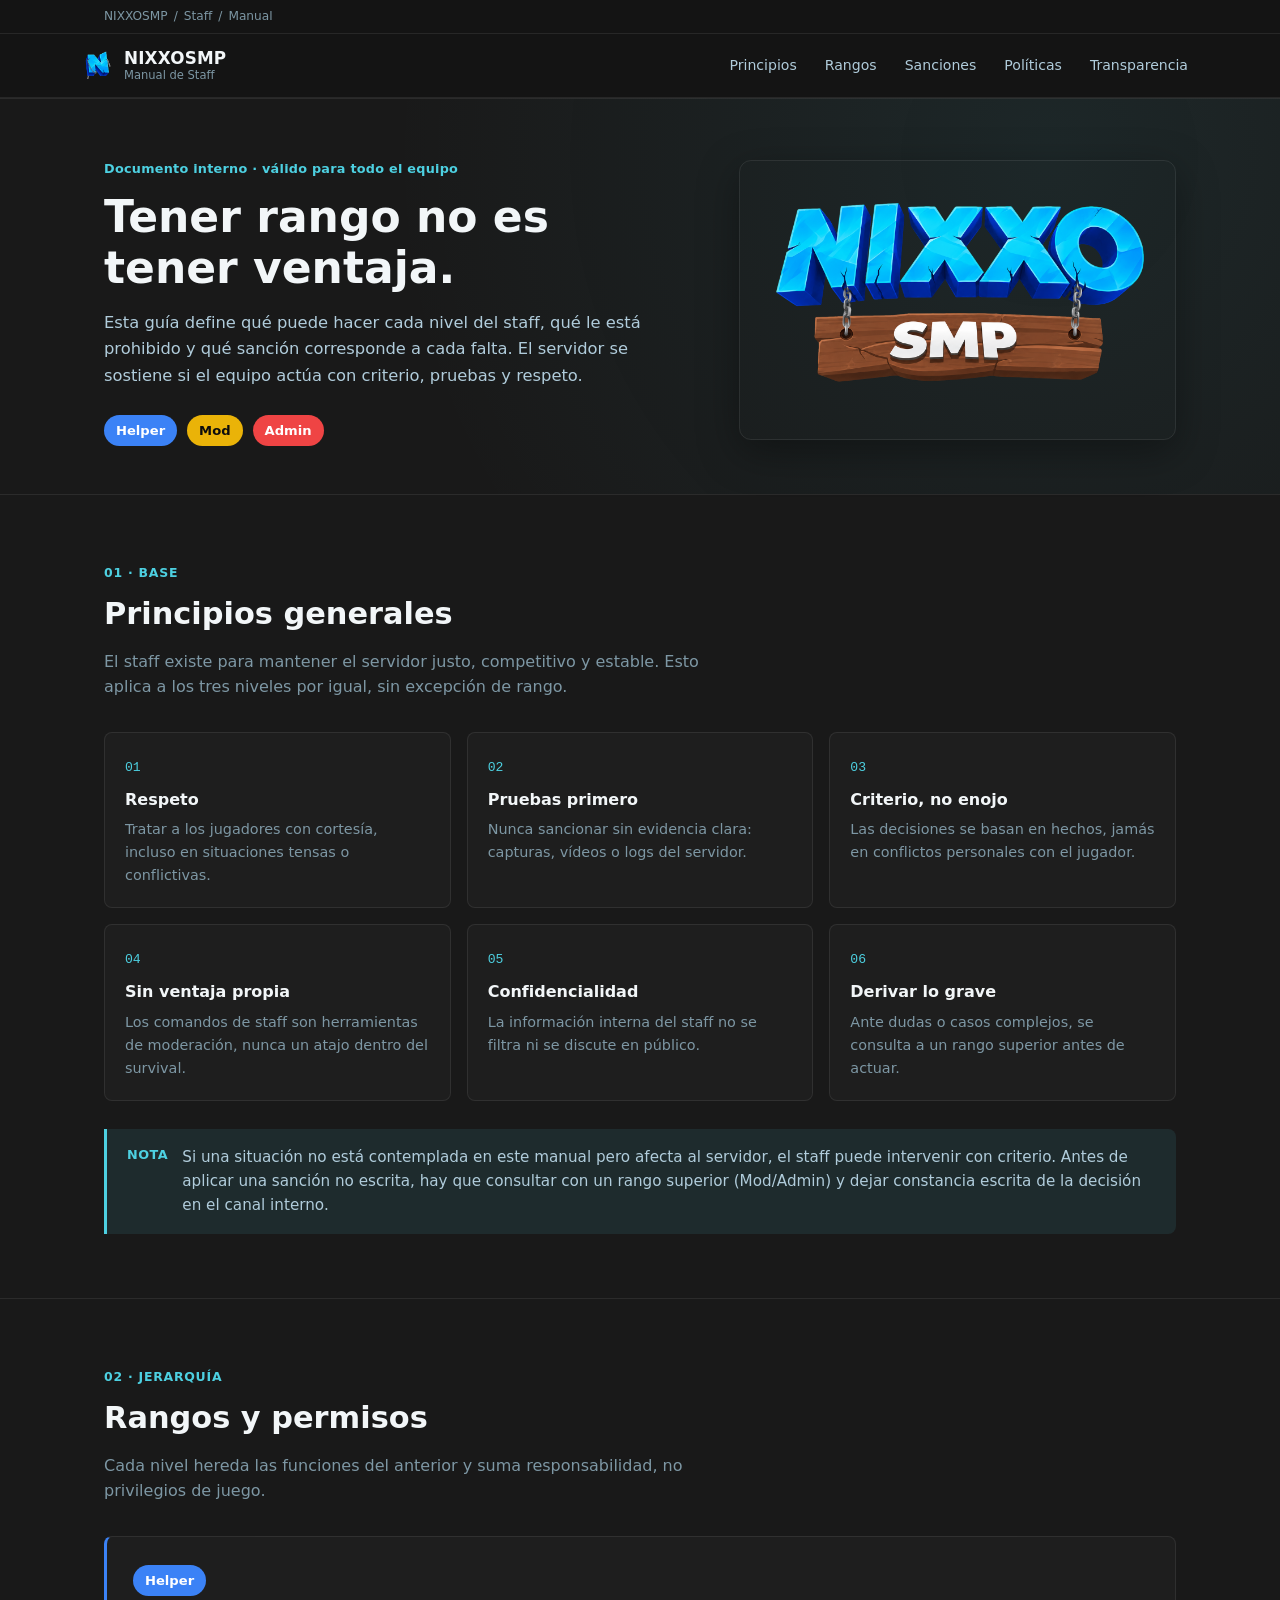
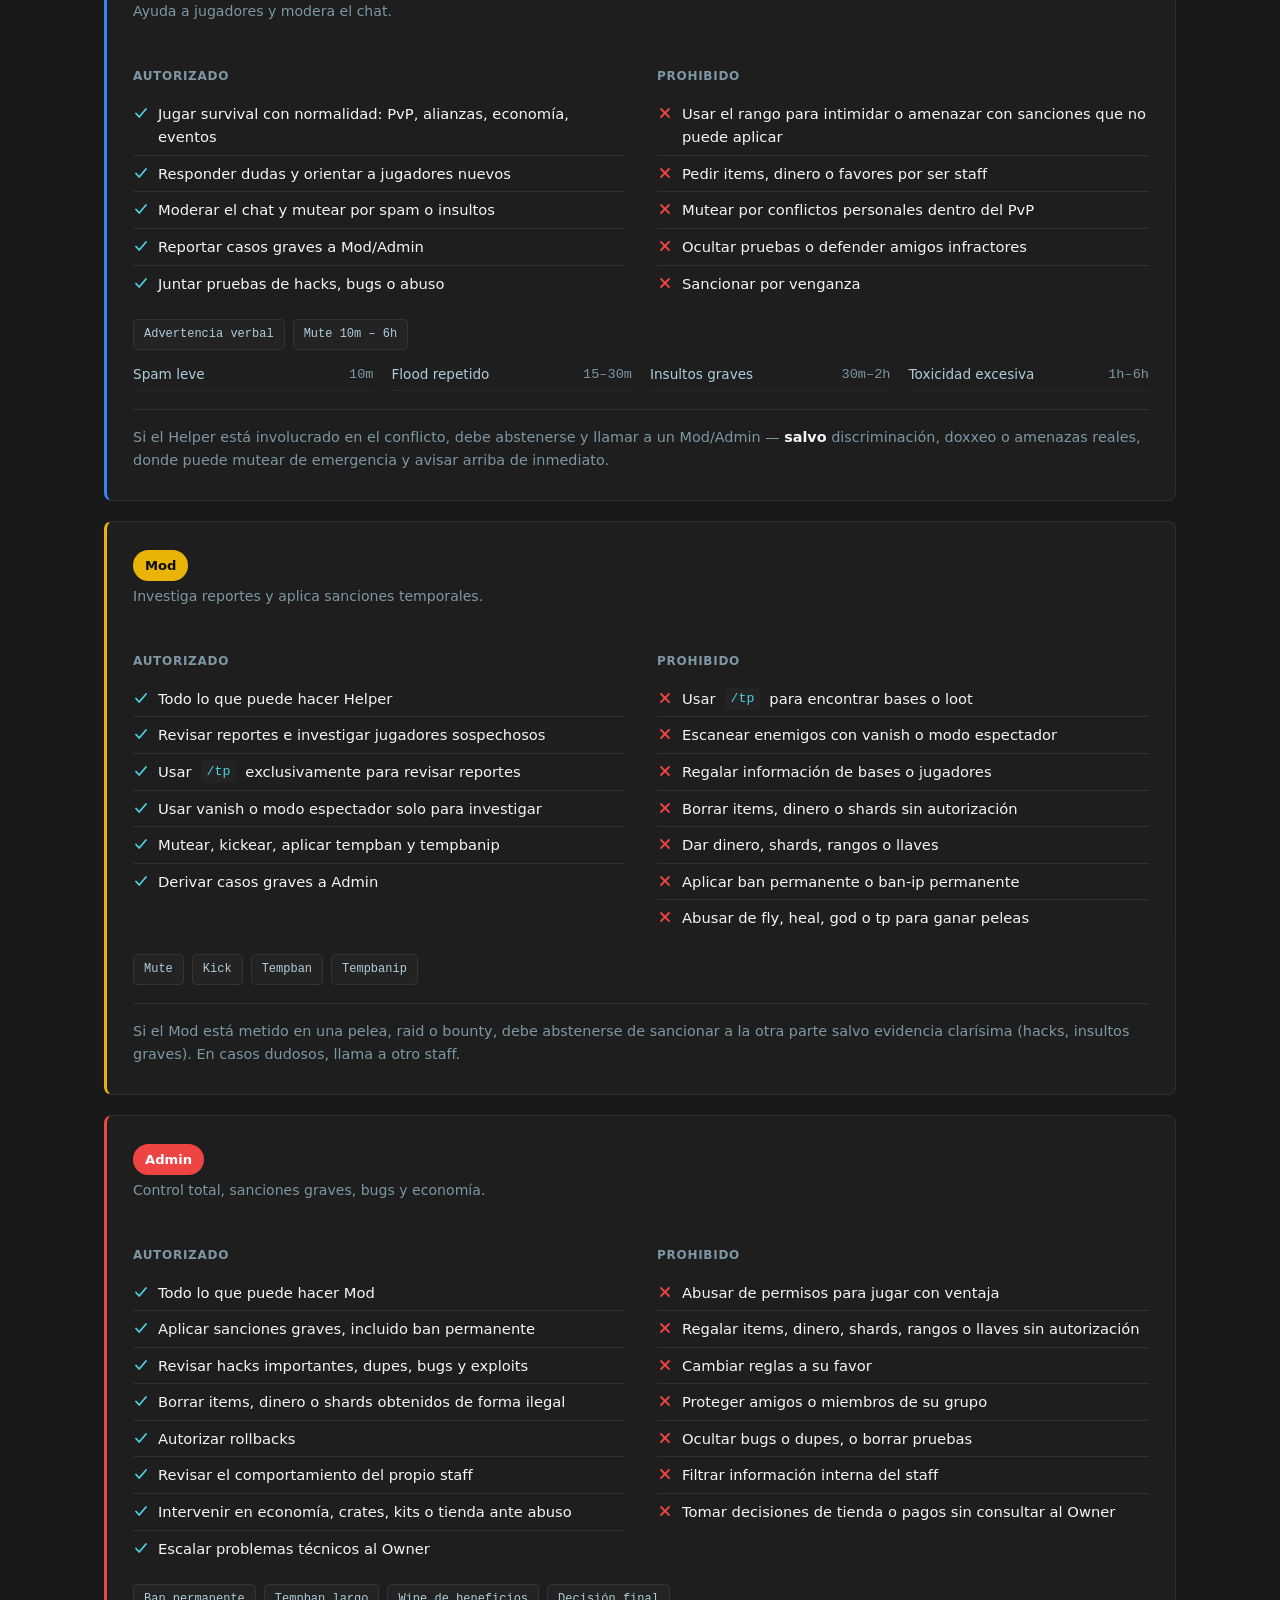
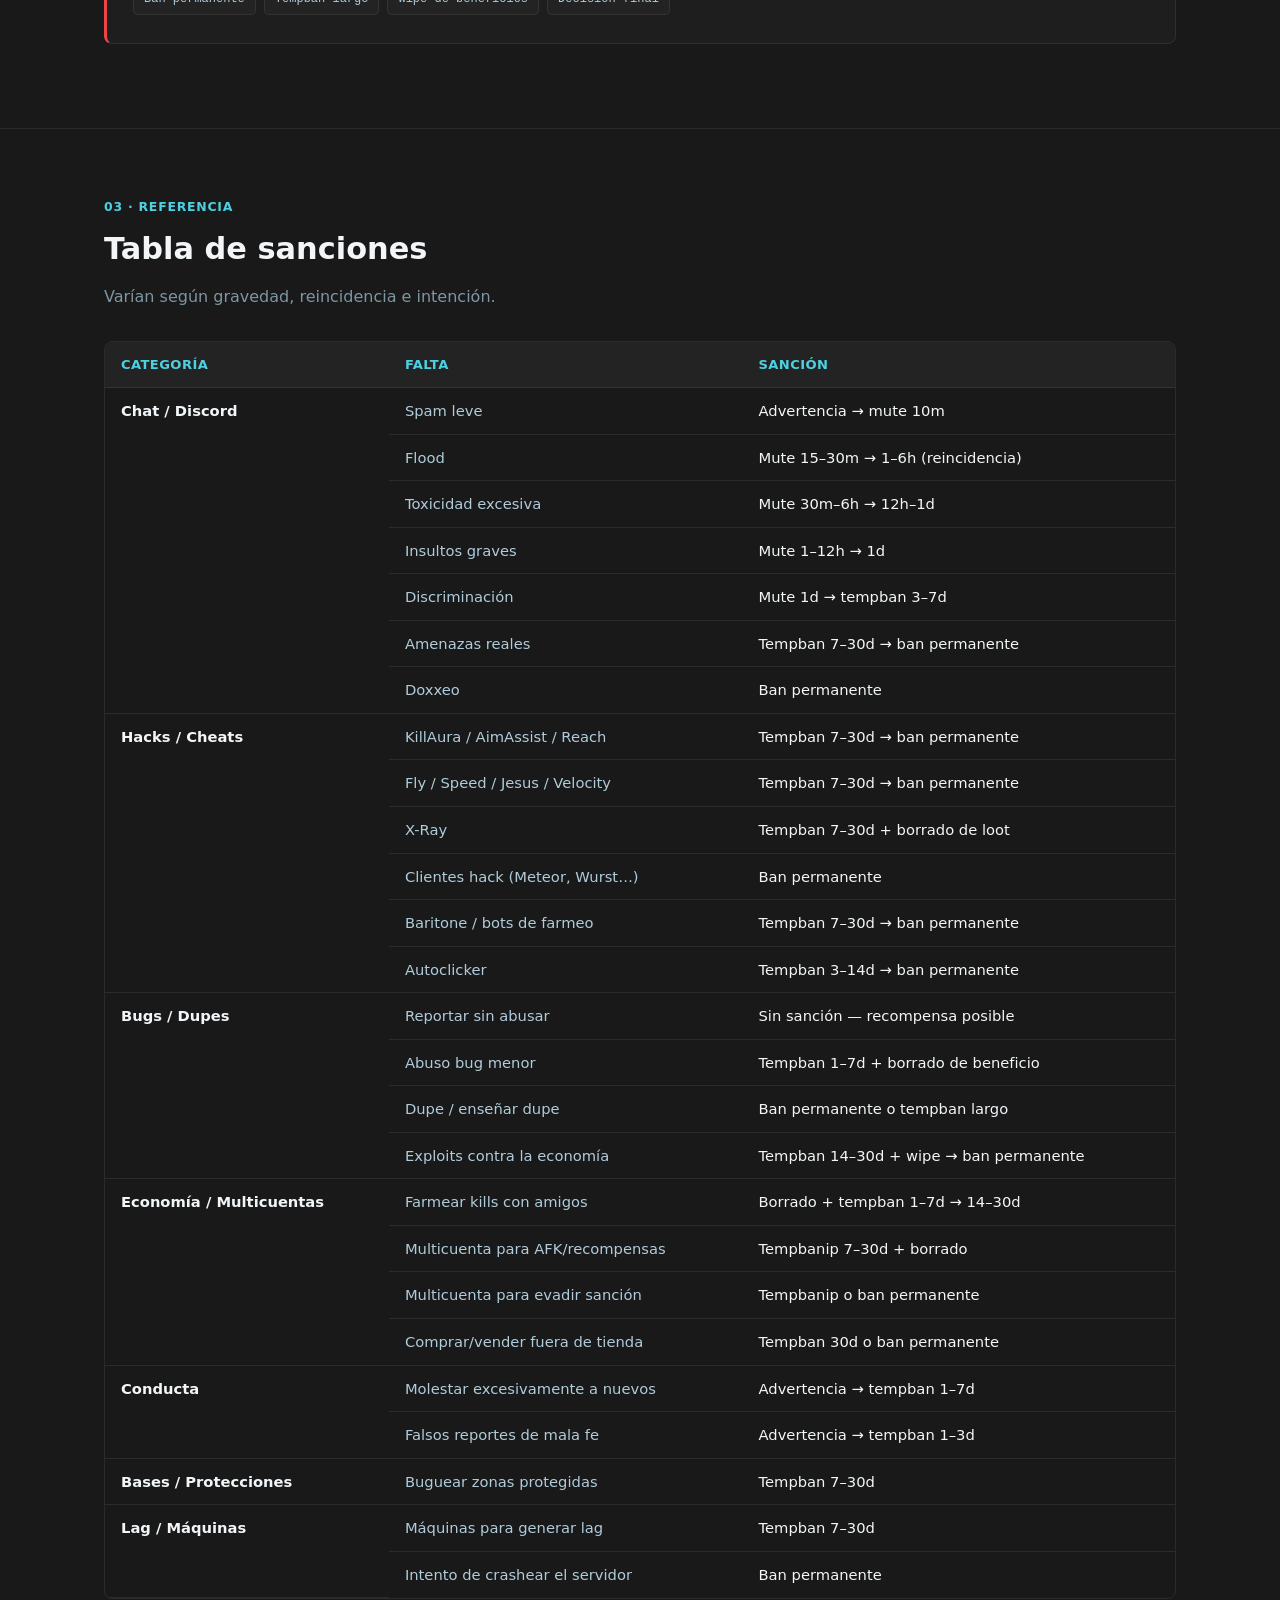
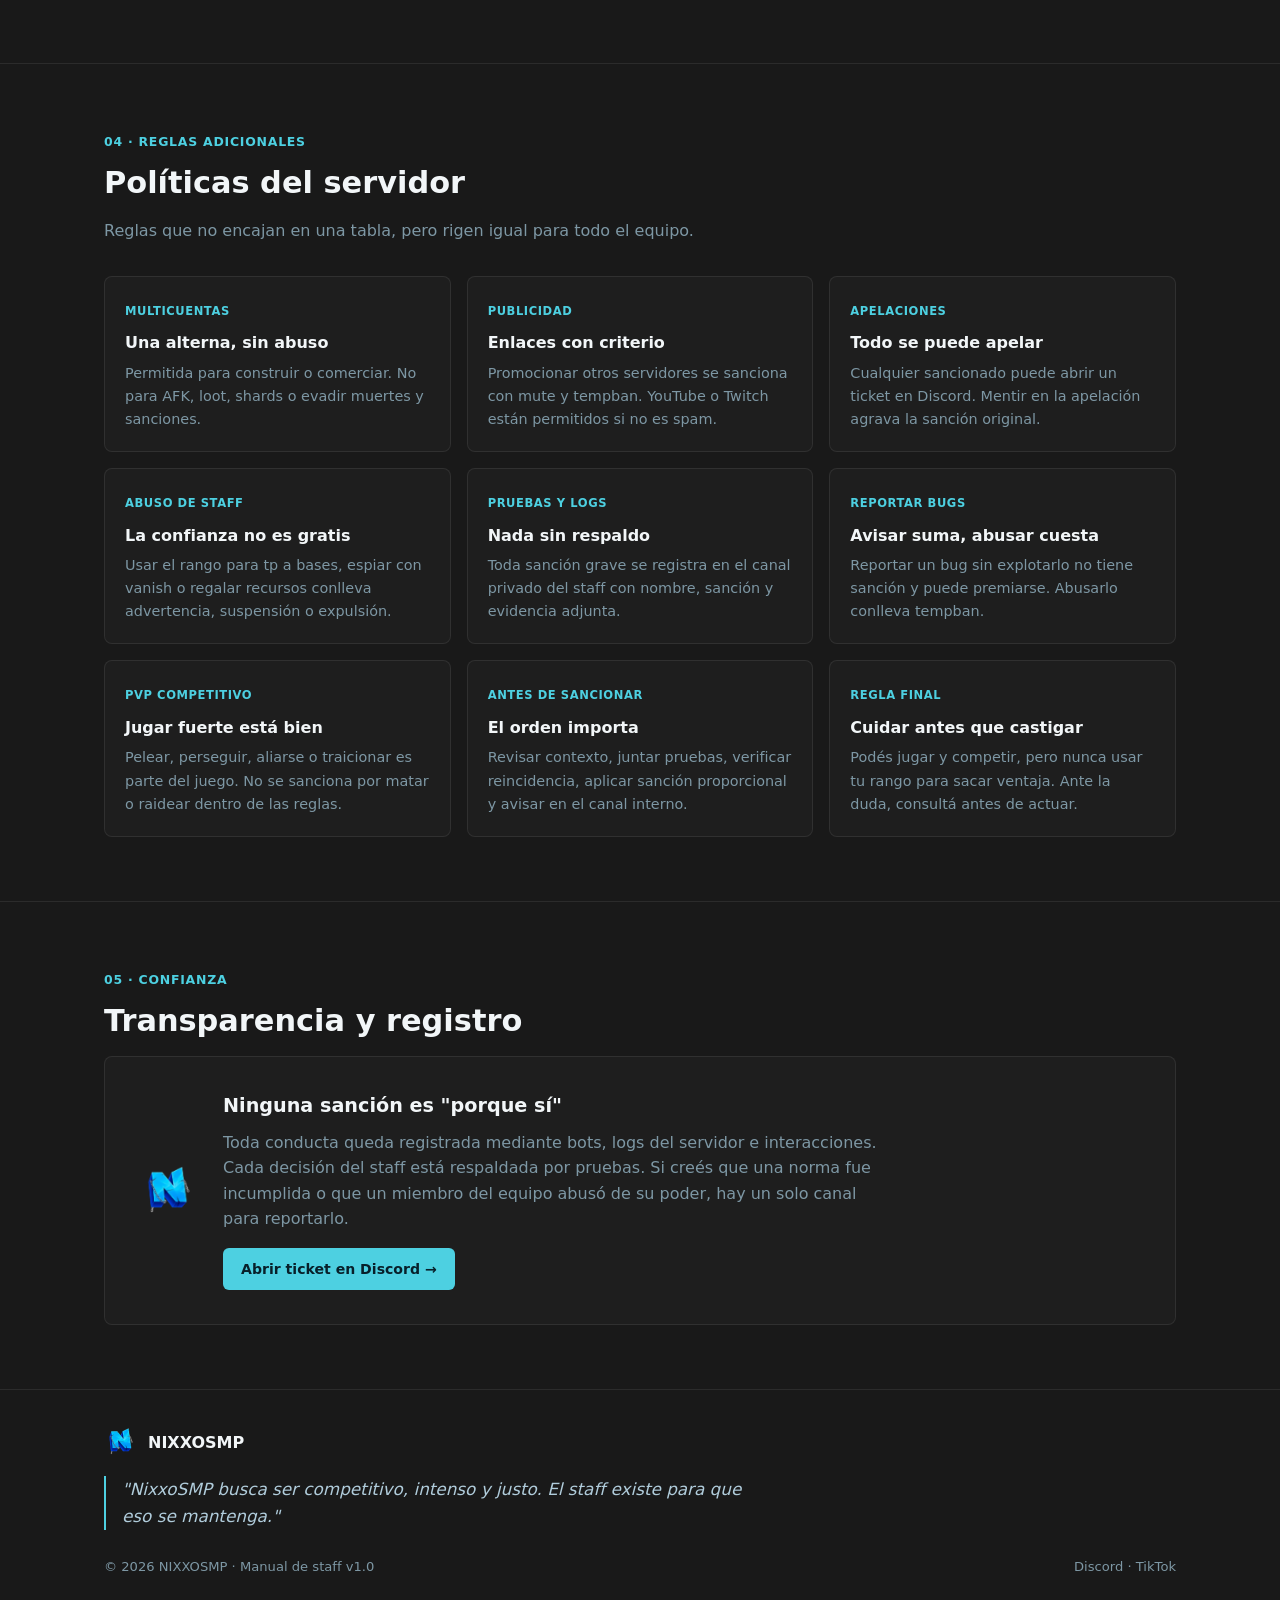
==== index.html @ 8b2fd79f "Manual de staff v1.0" ====
<!DOCTYPE html>
<html lang="es">
<head>
<meta charset="UTF-8" />
<meta name="viewport" content="width=device-width, initial-scale=1.0" />
<title>Manual de Staff · NIXXOSMP</title>
<meta name="description" content="Manual interno de staff de NIXXOSMP: rangos, permisos, sanciones y políticas del servidor." />
<link rel="icon" type="image/png" href="assets/images/nixxo.png" />
<link rel="stylesheet" href="assets/css/style.css" />
</head>
<body>

<header id="siteHeader">
  <div class="crumb">
    <div class="wrap"><a href="#top">NIXXOSMP</a> / <span>Staff</span> / <span>Manual</span></div>
  </div>
  <div class="wrap navbar">
    <a class="brand" href="#top">
      <img src="assets/images/nixxo.png" alt="Logo NIXXOSMP" width="34" height="34" />
      <span class="txt">
        <b>NIXXOSMP</b>
        <span>Manual de Staff</span>
      </span>
    </a>
    <button class="navtoggle" id="navToggle" aria-label="Abrir menú">≡</button>
    <nav class="links" id="navLinks">
      <a href="#principios">Principios</a>
      <a href="#rangos">Rangos</a>
      <a href="#sanciones">Sanciones</a>
      <a href="#politicas">Políticas</a>
      <a href="#transparencia">Transparencia</a>
    </nav>
  </div>
</header>

<section class="hero" id="top">
  <div class="wrap grid">
    <div>
      <span class="eyebrow">Documento interno · válido para todo el equipo</span>
      <h1>Tener rango no es tener ventaja.</h1>
      <p class="lead">Esta guía define qué puede hacer cada nivel del staff, qué le está prohibido y qué sanción corresponde a cada falta. El servidor se sostiene si el equipo actúa con criterio, pruebas y respeto.</p>
      <div class="badgebar">
        <span class="role-pill helper">Helper</span>
        <span class="role-pill mod">Mod</span>
        <span class="role-pill admin">Admin</span>
      </div>
    </div>
    <div>
      <img class="banner-img" src="assets/images/nixxobanner.png" alt="Banner NIXXOSMP" />
    </div>
  </div>
</section>

<!-- ============================================================
PRINCIPIOS
============================================================ -->
<section id="principios">
  <div class="wrap">
    <div class="section-head">
      <span class="kicker">01 · Base</span>
      <h2>Principios generales</h2>
    </div>
    <p class="section-sub">El staff existe para mantener el servidor justo, competitivo y estable. Esto aplica a los tres niveles por igual, sin excepción de rango.</p>

    <div class="principle-grid">
      <div class="principle"><span class="n">01</span><h4>Respeto</h4><p>Tratar a los jugadores con cortesía, incluso en situaciones tensas o conflictivas.</p></div>
      <div class="principle"><span class="n">02</span><h4>Pruebas primero</h4><p>Nunca sancionar sin evidencia clara: capturas, vídeos o logs del servidor.</p></div>
      <div class="principle"><span class="n">03</span><h4>Criterio, no enojo</h4><p>Las decisiones se basan en hechos, jamás en conflictos personales con el jugador.</p></div>
      <div class="principle"><span class="n">04</span><h4>Sin ventaja propia</h4><p>Los comandos de staff son herramientas de moderación, nunca un atajo dentro del survival.</p></div>
      <div class="principle"><span class="n">05</span><h4>Confidencialidad</h4><p>La información interna del staff no se filtra ni se discute en público.</p></div>
      <div class="principle"><span class="n">06</span><h4>Derivar lo grave</h4><p>Ante dudas o casos complejos, se consulta a un rango superior antes de actuar.</p></div>
    </div>

    <div class="callout">
      <span class="label">Nota</span>
      <p>Si una situación no está contemplada en este manual pero afecta al servidor, el staff puede intervenir con criterio. Antes de aplicar una sanción no escrita, hay que consultar con un rango superior (Mod/Admin) y dejar constancia escrita de la decisión en el canal interno.</p>
    </div>
  </div>
</section>

<!-- ============================================================
RANGOS
============================================================ -->
<section id="rangos">
  <div class="wrap">
    <div class="section-head">
      <span class="kicker">02 · Jerarquía</span>
      <h2>Rangos y permisos</h2>
    </div>
    <p class="section-sub">Cada nivel hereda las funciones del anterior y suma responsabilidad, no privilegios de juego.</p>

    <!-- HELPER -->
    <div class="rank" data-role="helper">
      <div class="rank-head">
        <span class="role-pill helper">Helper</span>
      </div>
      <p class="rank-tagline">Ayuda a jugadores y modera el chat.</p>

      <div class="grant-grid">
        <div class="grant yes">
          <h5>Autorizado</h5>
          <ul>
            <li><svg width="16" height="16" viewBox="0 0 16 16" fill="none"><path d="M3 8.5L6.2 12L13 4" stroke="currentColor" stroke-width="1.8" stroke-linecap="round" stroke-linejoin="round"/></svg>Jugar survival con normalidad: PvP, alianzas, economía, eventos</li>
            <li><svg width="16" height="16" viewBox="0 0 16 16" fill="none"><path d="M3 8.5L6.2 12L13 4" stroke="currentColor" stroke-width="1.8" stroke-linecap="round" stroke-linejoin="round"/></svg>Responder dudas y orientar a jugadores nuevos</li>
            <li><svg width="16" height="16" viewBox="0 0 16 16" fill="none"><path d="M3 8.5L6.2 12L13 4" stroke="currentColor" stroke-width="1.8" stroke-linecap="round" stroke-linejoin="round"/></svg>Moderar el chat y mutear por spam o insultos</li>
            <li><svg width="16" height="16" viewBox="0 0 16 16" fill="none"><path d="M3 8.5L6.2 12L13 4" stroke="currentColor" stroke-width="1.8" stroke-linecap="round" stroke-linejoin="round"/></svg>Reportar casos graves a Mod/Admin</li>
            <li><svg width="16" height="16" viewBox="0 0 16 16" fill="none"><path d="M3 8.5L6.2 12L13 4" stroke="currentColor" stroke-width="1.8" stroke-linecap="round" stroke-linejoin="round"/></svg>Juntar pruebas de hacks, bugs o abuso</li>
          </ul>
        </div>
        <div class="grant no">
          <h5>Prohibido</h5>
          <ul>
            <li><svg width="16" height="16" viewBox="0 0 16 16" fill="none"><path d="M4 4L12 12M12 4L4 12" stroke="currentColor" stroke-width="1.8" stroke-linecap="round"/></svg>Usar el rango para intimidar o amenazar con sanciones que no puede aplicar</li>
            <li><svg width="16" height="16" viewBox="0 0 16 16" fill="none"><path d="M4 4L12 12M12 4L4 12" stroke="currentColor" stroke-width="1.8" stroke-linecap="round"/></svg>Pedir items, dinero o favores por ser staff</li>
            <li><svg width="16" height="16" viewBox="0 0 16 16" fill="none"><path d="M4 4L12 12M12 4L4 12" stroke="currentColor" stroke-width="1.8" stroke-linecap="round"/></svg>Mutear por conflictos personales dentro del PvP</li>
            <li><svg width="16" height="16" viewBox="0 0 16 16" fill="none"><path d="M4 4L12 12M12 4L4 12" stroke="currentColor" stroke-width="1.8" stroke-linecap="round"/></svg>Ocultar pruebas o defender amigos infractores</li>
            <li><svg width="16" height="16" viewBox="0 0 16 16" fill="none"><path d="M4 4L12 12M12 4L4 12" stroke="currentColor" stroke-width="1.8" stroke-linecap="round"/></svg>Sancionar por venganza</li>
          </ul>
        </div>
      </div>

      <div class="chips">
        <span class="chip">Advertencia verbal</span>
        <span class="chip">Mute 10m – 6h</span>
      </div>
      <div class="mute-guide">
        <div><span>Spam leve</span><span>10m</span></div>
        <div><span>Flood repetido</span><span>15–30m</span></div>
        <div><span>Insultos graves</span><span>30m–2h</span></div>
        <div><span>Toxicidad excesiva</span><span>1h–6h</span></div>
      </div>
      <div class="rank-note">Si el Helper está involucrado en el conflicto, debe abstenerse y llamar a un Mod/Admin — <b>salvo</b> discriminación, doxxeo o amenazas reales, donde puede mutear de emergencia y avisar arriba de inmediato.</div>
    </div>

    <!-- MOD -->
    <div class="rank" data-role="mod">
      <div class="rank-head"><span class="role-pill mod">Mod</span></div>
      <p class="rank-tagline">Investiga reportes y aplica sanciones temporales.</p>

      <div class="grant-grid">
        <div class="grant yes">
          <h5>Autorizado</h5>
          <ul>
            <li><svg width="16" height="16" viewBox="0 0 16 16" fill="none"><path d="M3 8.5L6.2 12L13 4" stroke="currentColor" stroke-width="1.8" stroke-linecap="round" stroke-linejoin="round"/></svg>Todo lo que puede hacer Helper</li>
            <li><svg width="16" height="16" viewBox="0 0 16 16" fill="none"><path d="M3 8.5L6.2 12L13 4" stroke="currentColor" stroke-width="1.8" stroke-linecap="round" stroke-linejoin="round"/></svg>Revisar reportes e investigar jugadores sospechosos</li>
            <li><svg width="16" height="16" viewBox="0 0 16 16" fill="none"><path d="M3 8.5L6.2 12L13 4" stroke="currentColor" stroke-width="1.8" stroke-linecap="round" stroke-linejoin="round"/></svg>Usar <code>/tp</code> exclusivamente para revisar reportes</li>
            <li><svg width="16" height="16" viewBox="0 0 16 16" fill="none"><path d="M3 8.5L6.2 12L13 4" stroke="currentColor" stroke-width="1.8" stroke-linecap="round" stroke-linejoin="round"/></svg>Usar vanish o modo espectador solo para investigar</li>
            <li><svg width="16" height="16" viewBox="0 0 16 16" fill="none"><path d="M3 8.5L6.2 12L13 4" stroke="currentColor" stroke-width="1.8" stroke-linecap="round" stroke-linejoin="round"/></svg>Mutear, kickear, aplicar tempban y tempbanip</li>
            <li><svg width="16" height="16" viewBox="0 0 16 16" fill="none"><path d="M3 8.5L6.2 12L13 4" stroke="currentColor" stroke-width="1.8" stroke-linecap="round" stroke-linejoin="round"/></svg>Derivar casos graves a Admin</li>
          </ul>
        </div>
        <div class="grant no">
          <h5>Prohibido</h5>
          <ul>
            <li><svg width="16" height="16" viewBox="0 0 16 16" fill="none"><path d="M4 4L12 12M12 4L4 12" stroke="currentColor" stroke-width="1.8" stroke-linecap="round"/></svg>Usar <code>/tp</code> para encontrar bases o loot</li>
            <li><svg width="16" height="16" viewBox="0 0 16 16" fill="none"><path d="M4 4L12 12M12 4L4 12" stroke="currentColor" stroke-width="1.8" stroke-linecap="round"/></svg>Escanear enemigos con vanish o modo espectador</li>
            <li><svg width="16" height="16" viewBox="0 0 16 16" fill="none"><path d="M4 4L12 12M12 4L4 12" stroke="currentColor" stroke-width="1.8" stroke-linecap="round"/></svg>Regalar información de bases o jugadores</li>
            <li><svg width="16" height="16" viewBox="0 0 16 16" fill="none"><path d="M4 4L12 12M12 4L4 12" stroke="currentColor" stroke-width="1.8" stroke-linecap="round"/></svg>Borrar items, dinero o shards sin autorización</li>
            <li><svg width="16" height="16" viewBox="0 0 16 16" fill="none"><path d="M4 4L12 12M12 4L4 12" stroke="currentColor" stroke-width="1.8" stroke-linecap="round"/></svg>Dar dinero, shards, rangos o llaves</li>
            <li><svg width="16" height="16" viewBox="0 0 16 16" fill="none"><path d="M4 4L12 12M12 4L4 12" stroke="currentColor" stroke-width="1.8" stroke-linecap="round"/></svg>Aplicar ban permanente o ban-ip permanente</li>
            <li><svg width="16" height="16" viewBox="0 0 16 16" fill="none"><path d="M4 4L12 12M12 4L4 12" stroke="currentColor" stroke-width="1.8" stroke-linecap="round"/></svg>Abusar de fly, heal, god o tp para ganar peleas</li>
          </ul>
        </div>
      </div>

      <div class="chips">
        <span class="chip">Mute</span><span class="chip">Kick</span>
        <span class="chip">Tempban</span><span class="chip">Tempbanip</span>
      </div>
      <div class="rank-note">Si el Mod está metido en una pelea, raid o bounty, debe abstenerse de sancionar a la otra parte salvo evidencia clarísima (hacks, insultos graves). En casos dudosos, llama a otro staff.</div>
    </div>

    <!-- ADMIN -->
    <div class="rank" data-role="admin">
      <div class="rank-head"><span class="role-pill admin">Admin</span></div>
      <p class="rank-tagline">Control total, sanciones graves, bugs y economía.</p>

      <div class="grant-grid">
        <div class="grant yes">
          <h5>Autorizado</h5>
          <ul>
            <li><svg width="16" height="16" viewBox="0 0 16 16" fill="none"><path d="M3 8.5L6.2 12L13 4" stroke="currentColor" stroke-width="1.8" stroke-linecap="round" stroke-linejoin="round"/></svg>Todo lo que puede hacer Mod</li>
            <li><svg width="16" height="16" viewBox="0 0 16 16" fill="none"><path d="M3 8.5L6.2 12L13 4" stroke="currentColor" stroke-width="1.8" stroke-linecap="round" stroke-linejoin="round"/></svg>Aplicar sanciones graves, incluido ban permanente</li>
            <li><svg width="16" height="16" viewBox="0 0 16 16" fill="none"><path d="M3 8.5L6.2 12L13 4" stroke="currentColor" stroke-width="1.8" stroke-linecap="round" stroke-linejoin="round"/></svg>Revisar hacks importantes, dupes, bugs y exploits</li>
            <li><svg width="16" height="16" viewBox="0 0 16 16" fill="none"><path d="M3 8.5L6.2 12L13 4" stroke="currentColor" stroke-width="1.8" stroke-linecap="round" stroke-linejoin="round"/></svg>Borrar items, dinero o shards obtenidos de forma ilegal</li>
            <li><svg width="16" height="16" viewBox="0 0 16 16" fill="none"><path d="M3 8.5L6.2 12L13 4" stroke="currentColor" stroke-width="1.8" stroke-linecap="round" stroke-linejoin="round"/></svg>Autorizar rollbacks</li>
            <li><svg width="16" height="16" viewBox="0 0 16 16" fill="none"><path d="M3 8.5L6.2 12L13 4" stroke="currentColor" stroke-width="1.8" stroke-linecap="round" stroke-linejoin="round"/></svg>Revisar el comportamiento del propio staff</li>
            <li><svg width="16" height="16" viewBox="0 0 16 16" fill="none"><path d="M3 8.5L6.2 12L13 4" stroke="currentColor" stroke-width="1.8" stroke-linecap="round" stroke-linejoin="round"/></svg>Intervenir en economía, crates, kits o tienda ante abuso</li>
            <li><svg width="16" height="16" viewBox="0 0 16 16" fill="none"><path d="M3 8.5L6.2 12L13 4" stroke="currentColor" stroke-width="1.8" stroke-linecap="round" stroke-linejoin="round"/></svg>Escalar problemas técnicos al Owner</li>
          </ul>
        </div>
        <div class="grant no">
          <h5>Prohibido</h5>
          <ul>
            <li><svg width="16" height="16" viewBox="0 0 16 16" fill="none"><path d="M4 4L12 12M12 4L4 12" stroke="currentColor" stroke-width="1.8" stroke-linecap="round"/></svg>Abusar de permisos para jugar con ventaja</li>
            <li><svg width="16" height="16" viewBox="0 0 16 16" fill="none"><path d="M4 4L12 12M12 4L4 12" stroke="currentColor" stroke-width="1.8" stroke-linecap="round"/></svg>Regalar items, dinero, shards, rangos o llaves sin autorización</li>
            <li><svg width="16" height="16" viewBox="0 0 16 16" fill="none"><path d="M4 4L12 12M12 4L4 12" stroke="currentColor" stroke-width="1.8" stroke-linecap="round"/></svg>Cambiar reglas a su favor</li>
            <li><svg width="16" height="16" viewBox="0 0 16 16" fill="none"><path d="M4 4L12 12M12 4L4 12" stroke="currentColor" stroke-width="1.8" stroke-linecap="round"/></svg>Proteger amigos o miembros de su grupo</li>
            <li><svg width="16" height="16" viewBox="0 0 16 16" fill="none"><path d="M4 4L12 12M12 4L4 12" stroke="currentColor" stroke-width="1.8" stroke-linecap="round"/></svg>Ocultar bugs o dupes, o borrar pruebas</li>
            <li><svg width="16" height="16" viewBox="0 0 16 16" fill="none"><path d="M4 4L12 12M12 4L4 12" stroke="currentColor" stroke-width="1.8" stroke-linecap="round"/></svg>Filtrar información interna del staff</li>
            <li><svg width="16" height="16" viewBox="0 0 16 16" fill="none"><path d="M4 4L12 12M12 4L4 12" stroke="currentColor" stroke-width="1.8" stroke-linecap="round"/></svg>Tomar decisiones de tienda o pagos sin consultar al Owner</li>
          </ul>
        </div>
      </div>

      <div class="chips">
        <span class="chip">Ban permanente</span>
        <span class="chip">Tempban largo</span>
        <span class="chip">Wipe de beneficios</span>
        <span class="chip">Decisión final</span>
      </div>
    </div>
  </div>
</section>

<!-- ============================================================
SANCIONES
============================================================ -->
<section id="sanciones">
  <div class="wrap">
    <div class="section-head">
      <span class="kicker">03 · Referencia</span>
      <h2>Tabla de sanciones</h2>
    </div>
    <p class="section-sub">Varían según gravedad, reincidencia e intención.</p>

    <div class="table-wrap">
      <table class="sanciones">
        <thead>
          <tr><th>Categoría</th><th>Falta</th><th>Sanción</th></tr>
        </thead>
        <tbody>
          <tr><td class="cat" rowspan="7">Chat / Discord</td><td>Spam leve</td><td class="sancion">Advertencia → mute 10m</td></tr>
          <tr><td>Flood</td><td class="sancion">Mute 15–30m → 1–6h (reincidencia)</td></tr>
          <tr><td>Toxicidad excesiva</td><td class="sancion">Mute 30m–6h → 12h–1d</td></tr>
          <tr><td>Insultos graves</td><td class="sancion">Mute 1–12h → 1d</td></tr>
          <tr><td>Discriminación</td><td class="sancion">Mute 1d → tempban 3–7d</td></tr>
          <tr><td>Amenazas reales</td><td class="sancion">Tempban 7–30d → ban permanente</td></tr>
          <tr><td>Doxxeo</td><td class="sancion">Ban permanente</td></tr>

          <tr><td class="cat" rowspan="6">Hacks / Cheats</td><td>KillAura / AimAssist / Reach</td><td class="sancion">Tempban 7–30d → ban permanente</td></tr>
          <tr><td>Fly / Speed / Jesus / Velocity</td><td class="sancion">Tempban 7–30d → ban permanente</td></tr>
          <tr><td>X-Ray</td><td class="sancion">Tempban 7–30d + borrado de loot</td></tr>
          <tr><td>Clientes hack (Meteor, Wurst…)</td><td class="sancion">Ban permanente</td></tr>
          <tr><td>Baritone / bots de farmeo</td><td class="sancion">Tempban 7–30d → ban permanente</td></tr>
          <tr><td>Autoclicker</td><td class="sancion">Tempban 3–14d → ban permanente</td></tr>

          <tr><td class="cat" rowspan="4">Bugs / Dupes</td><td>Reportar sin abusar</td><td class="sancion">Sin sanción — recompensa posible</td></tr>
          <tr><td>Abuso bug menor</td><td class="sancion">Tempban 1–7d + borrado de beneficio</td></tr>
          <tr><td>Dupe / enseñar dupe</td><td class="sancion">Ban permanente o tempban largo</td></tr>
          <tr><td>Exploits contra la economía</td><td class="sancion">Tempban 14–30d + wipe → ban permanente</td></tr>

          <tr><td class="cat" rowspan="4">Economía / Multicuentas</td><td>Farmear kills con amigos</td><td class="sancion">Borrado + tempban 1–7d → 14–30d</td></tr>
          <tr><td>Multicuenta para AFK/recompensas</td><td class="sancion">Tempbanip 7–30d + borrado</td></tr>
          <tr><td>Multicuenta para evadir sanción</td><td class="sancion">Tempbanip o ban permanente</td></tr>
          <tr><td>Comprar/vender fuera de tienda</td><td class="sancion">Tempban 30d o ban permanente</td></tr>

          <tr><td class="cat" rowspan="2">Conducta</td><td>Molestar excesivamente a nuevos</td><td class="sancion">Advertencia → tempban 1–7d</td></tr>
          <tr><td>Falsos reportes de mala fe</td><td class="sancion">Advertencia → tempban 1–3d</td></tr>

          <tr><td class="cat">Bases / Protecciones</td><td>Buguear zonas protegidas</td><td class="sancion">Tempban 7–30d</td></tr>

          <tr><td class="cat" rowspan="2">Lag / Máquinas</td><td>Máquinas para generar lag</td><td class="sancion">Tempban 7–30d</td></tr>
          <tr><td>Intento de crashear el servidor</td><td class="sancion">Ban permanente</td></tr>
        </tbody>
      </table>
    </div>
  </div>
</section>

<!-- ============================================================
POLÍTICAS
============================================================ -->
<section id="politicas">
  <div class="wrap">
    <div class="section-head">
      <span class="kicker">04 · Reglas adicionales</span>
      <h2>Políticas del servidor</h2>
    </div>
    <p class="section-sub">Reglas que no encajan en una tabla, pero rigen igual para todo el equipo.</p>

    <div class="policy-grid">
      <div class="policy"><span class="tag">Multicuentas</span><h5>Una alterna, sin abuso</h5><p>Permitida para construir o comerciar. No para AFK, loot, shards o evadir muertes y sanciones.</p></div>
      <div class="policy"><span class="tag">Publicidad</span><h5>Enlaces con criterio</h5><p>Promocionar otros servidores se sanciona con mute y tempban. YouTube o Twitch están permitidos si no es spam.</p></div>
      <div class="policy"><span class="tag">Apelaciones</span><h5>Todo se puede apelar</h5><p>Cualquier sancionado puede abrir un ticket en Discord. Mentir en la apelación agrava la sanción original.</p></div>
      <div class="policy"><span class="tag">Abuso de staff</span><h5>La confianza no es gratis</h5><p>Usar el rango para tp a bases, espiar con vanish o regalar recursos conlleva advertencia, suspensión o expulsión.</p></div>
      <div class="policy"><span class="tag">Pruebas y logs</span><h5>Nada sin respaldo</h5><p>Toda sanción grave se registra en el canal privado del staff con nombre, sanción y evidencia adjunta.</p></div>
      <div class="policy"><span class="tag">Reportar bugs</span><h5>Avisar suma, abusar cuesta</h5><p>Reportar un bug sin explotarlo no tiene sanción y puede premiarse. Abusarlo conlleva tempban.</p></div>
      <div class="policy"><span class="tag">PvP competitivo</span><h5>Jugar fuerte está bien</h5><p>Pelear, perseguir, aliarse o traicionar es parte del juego. No se sanciona por matar o raidear dentro de las reglas.</p></div>
      <div class="policy"><span class="tag">Antes de sancionar</span><h5>El orden importa</h5><p>Revisar contexto, juntar pruebas, verificar reincidencia, aplicar sanción proporcional y avisar en el canal interno.</p></div>
      <div class="policy"><span class="tag">Regla final</span><h5>Cuidar antes que castigar</h5><p>Podés jugar y competir, pero nunca usar tu rango para sacar ventaja. Ante la duda, consultá antes de actuar.</p></div>
    </div>
  </div>
</section>

<!-- ============================================================
TRANSPARENCIA
============================================================ -->
<section id="transparencia">
  <div class="wrap">
    <div class="section-head">
      <span class="kicker">05 · Confianza</span>
      <h2>Transparencia y registro</h2>
    </div>
    <div class="transparencia-panel">
      <img src="assets/images/nixxo.png" alt="Logo NIXXOSMP" width="56" height="56" />
      <div class="copy">
        <h3>Ninguna sanción es "porque sí"</h3>
        <p>Toda conducta queda registrada mediante bots, logs del servidor e interacciones. Cada decisión del staff está respaldada por pruebas. Si creés que una norma fue incumplida o que un miembro del equipo abusó de su poder, hay un solo canal para reportarlo.</p>
        <a class="btn" href="https://discord.gg/StcsUrSEfm" target="_blank" rel="noopener">Abrir ticket en Discord →</a>
      </div>
    </div>
  </div>
</section>

<footer>
  <div class="wrap">
    <div class="foot-top">
      <img src="assets/images/nixxo.png" alt="Logo NIXXOSMP" width="32" height="32" />
      <b>NIXXOSMP</b>
    </div>
    <p class="quote">"NixxoSMP busca ser competitivo, intenso y justo. El staff existe para que eso se mantenga."</p>
    <div class="foot-row">
      <span>© 2026 NIXXOSMP · Manual de staff v1.0</span>
      <span><a href="https://discord.gg/StcsUrSEfm" target="_blank" rel="noopener">Discord</a> · <a href="https://www.tiktok.com/@nixxooficial" target="_blank" rel="noopener">TikTok</a></span>
    </div>
  </div>
</footer>

<script src="assets/js/app.js"></script>
</body>
</html>
---- assets/css/style.css ----
/* ================================================================
   TOKENS — paleta original (cian) refinada
   ================================================================ */
:root{
  --bg:            #191919;
  --bg-alt:        #141414;
  --surface:       #1e1e1e;
  --surface-2:     #232323;
  --text:          #f2f6f8;
  --text-2:        #b0ccdb;
  --muted:         #7d97a4;
  --accent:        #4dd0e1;
  --accent-hover:  #80deea;
  --accent-soft:   rgba(77,208,225,0.10);
  --border:        rgba(255,255,255,0.08);
  --border-accent: rgba(77,208,225,0.28);

  --helper: #3b82f6;
  --mod:    #eab308;
  --admin:  #ef4444;

  --font: 'Segoe UI', system-ui, -apple-system, Roboto, 'Helvetica Neue', Arial, sans-serif;
  --mono: 'Consolas', 'SFMono-Regular', 'Cascadia Code', Menlo, monospace;

  --radius: 8px;
  --maxw: 1120px;
}

*{box-sizing:border-box;}
html{scroll-behavior:smooth;}
body{
  margin:0;
  background:var(--bg);
  color:var(--text);
  font-family:var(--font);
  font-size:16px;
  line-height:1.6;
  -webkit-font-smoothing:antialiased;
}
.wrap{max-width:var(--maxw);margin:0 auto;padding:0 24px;}
a{color:var(--accent);text-decoration:none;}
a:hover{color:var(--accent-hover);text-decoration:underline;}
code{font-family:var(--mono);background:var(--surface-2);padding:1px 6px;border-radius:4px;font-size:0.9em;color:var(--accent);}
::selection{background:var(--accent);color:#08202a;}
a:focus-visible, button:focus-visible{outline:2px solid var(--accent);outline-offset:2px;}

h1,h2,h3,h4{font-weight:600;margin:0;color:var(--text);}

@media (prefers-reduced-motion: reduce){
  html{scroll-behavior:auto;}
  *{transition:none !important;animation:none !important;}
}

/* ================================================================
   HEADER
   ================================================================ */
header{
  position:sticky; top:0; z-index:50;
  background:rgba(20,20,20,0.9);
  backdrop-filter:blur(8px);
  border-bottom:1px solid var(--border);
}
.crumb{
  font-size:0.76rem; color:var(--muted);
  padding:7px 0; border-bottom:1px solid var(--border);
}
.crumb .wrap{display:flex;gap:6px;}
.crumb a{color:var(--muted);}
.crumb a:hover{color:var(--accent);}

.navbar{display:flex;align-items:center;justify-content:space-between;padding:12px 0;gap:16px;}
.brand{display:flex;align-items:center;gap:10px;text-decoration:none;}
.brand img{height:34px;width:34px;border-radius:6px;display:block;}
.brand .txt{display:flex;flex-direction:column;line-height:1.15;}
.brand b{font-size:1.05rem;color:var(--text);letter-spacing:0.01em;}
.brand span{font-size:0.72rem;color:var(--muted);}

nav.links{display:flex;gap:4px;}
nav.links a{
  font-size:0.88rem;
  text-decoration:none;
  color:var(--text-2);
  padding:8px 12px;
  border-radius:6px;
  transition:color .15s ease, background .15s ease;
}
nav.links a:hover{color:var(--text);background:var(--surface);text-decoration:none;}
nav.links a.active{color:var(--accent);background:var(--accent-soft);}

.navtoggle{
  display:none; background:none; border:1px solid var(--border); color:var(--text);
  width:36px;height:36px;border-radius:6px;font-size:1.1rem;
}

/* ================================================================
   HERO
   ================================================================ */
.hero{padding:56px 0 48px;background:radial-gradient(circle at 82% 15%, rgba(77,208,225,0.08), transparent 60%);}
.hero .grid{display:grid;grid-template-columns:1.15fr 0.85fr;gap:44px;align-items:center;}
.hero .eyebrow{font-size:0.8rem;color:var(--accent);font-weight:600;letter-spacing:0.02em;}
.hero h1{font-size:clamp(1.9rem,3.6vw,2.75rem);line-height:1.18;margin-top:10px;max-width:18ch;}
.hero p.lead{color:var(--text-2);max-width:56ch;margin-top:16px;font-size:1.02rem;}
.hero .banner-img{width:100%;border-radius:12px;box-shadow:0 12px 40px rgba(0,0,0,0.35);border:1px solid var(--border);display:block;object-fit:cover;max-height:280px;}

.badgebar{display:flex;gap:10px;margin-top:26px;flex-wrap:wrap;}
.role-pill{
  display:inline-flex; align-items:center; gap:7px;
  font-size:0.82rem; font-weight:600; color:#0c0c0c;
  padding:5px 12px; border-radius:100px;
}
.role-pill.helper{background:var(--helper);color:#fff;}
.role-pill.mod{background:var(--mod);}
.role-pill.admin{background:var(--admin);color:#fff;}

/* ================================================================
   SECTION SCAFFOLD
   ================================================================ */
section{padding:64px 0;border-top:1px solid var(--border);}
.section-head{margin-bottom:10px;}
.section-head .kicker{font-size:0.78rem;color:var(--accent);font-weight:600;text-transform:uppercase;letter-spacing:0.06em;}
.section-head h2{font-size:clamp(1.5rem,2.6vw,1.9rem);margin-top:6px;}
.section-sub{color:var(--muted);max-width:62ch;margin:10px 0 32px;}

/* ================================================================
   CALLOUT (estilo docs: Nota / Importante)
   ================================================================ */
.callout{
  display:flex; gap:14px;
  border-left:3px solid var(--accent);
  background:var(--accent-soft);
  border-radius:0 var(--radius) var(--radius) 0;
  padding:16px 20px;
  margin-top:28px;
}
.callout .label{font-weight:700;font-size:0.8rem;text-transform:uppercase;letter-spacing:0.04em;color:var(--accent);flex:none;}
.callout p{margin:0;color:var(--text-2);font-size:0.95rem;}

/* ================================================================
   PRINCIPIOS
   ================================================================ */
.principle-grid{display:grid;grid-template-columns:repeat(3,1fr);gap:16px;}
.principle{
  background:var(--surface);
  border:1px solid var(--border);
  border-radius:var(--radius);
  padding:20px;
}
.principle .n{font-family:var(--mono);color:var(--accent);font-size:0.82rem;}
.principle h4{font-size:1rem;margin:8px 0 6px;}
.principle p{margin:0;color:var(--muted);font-size:0.9rem;}

/* ================================================================
   RANGOS
   ================================================================ */
.rank{
  background:var(--surface);
  border:1px solid var(--border);
  border-left:3px solid var(--accent);
  border-radius:var(--radius);
  padding:28px 26px;
  margin-bottom:20px;
}
.rank[data-role="helper"]{border-left-color:var(--helper);}
.rank[data-role="mod"]{border-left-color:var(--mod);}
.rank[data-role="admin"]{border-left-color:var(--admin);}

.rank-head{display:flex;align-items:center;gap:12px;flex-wrap:wrap;margin-bottom:4px;}
.rank-head h3{font-size:1.3rem;}
.rank-tagline{color:var(--muted);font-size:0.88rem;margin:4px 0 0;}

.grant-grid{display:grid;grid-template-columns:1fr 1fr;gap:32px;margin-top:24px;}
.grant h5{font-size:0.75rem;text-transform:uppercase;letter-spacing:0.06em;color:var(--muted);margin-bottom:10px;}
.grant ul{list-style:none;margin:0;padding:0;}
.grant li{
  display:flex; gap:9px; align-items:flex-start;
  padding:6px 0; font-size:0.92rem; border-bottom:1px solid var(--border);
}
.grant li:last-child{border-bottom:none;}
.grant li svg{flex:none;margin-top:3px;}
.grant.yes li svg{color:var(--accent);}
.grant.no li svg{color:var(--admin);}

.chips{display:flex;flex-wrap:wrap;gap:8px;margin-top:18px;}
.chip{
  font-family:var(--mono);font-size:0.75rem;
  border:1px solid var(--border); border-radius:5px;
  padding:5px 10px; color:var(--text-2); background:var(--surface-2);
}

.mute-guide{margin-top:14px;display:grid;grid-template-columns:repeat(auto-fit,minmax(170px,1fr));gap:8px 18px;}
.mute-guide div{display:flex;justify-content:space-between;font-size:0.85rem;color:var(--text-2);border-bottom:1px dotted var(--border);padding-bottom:4px;}
.mute-guide span:last-child{color:var(--muted);font-family:var(--mono);}

.rank-note{
  margin-top:18px; padding-top:16px; border-top:1px solid var(--border);
  font-size:0.9rem; color:var(--muted);
}
.rank-note b{color:var(--text);}

/* ================================================================
   TABLA DE SANCIONES
   ================================================================ */
.table-wrap{overflow-x:auto;border:1px solid var(--border);border-radius:var(--radius);}
table.sanciones{width:100%;border-collapse:collapse;font-size:0.92rem;}
table.sanciones thead th{
  text-align:left; padding:12px 16px; background:var(--surface-2);
  color:var(--accent); font-weight:600; font-size:0.82rem;
  text-transform:uppercase; letter-spacing:0.03em;
  border-bottom:1px solid var(--border);
}
table.sanciones td{padding:11px 16px;border-bottom:1px solid var(--border);vertical-align:top;color:var(--text-2);}
table.sanciones tr:last-child td{border-bottom:none;}
table.sanciones tbody tr:hover{background:rgba(255,255,255,0.02);}
table.sanciones td.cat{color:var(--text);font-weight:600;white-space:nowrap;}
table.sanciones td.sancion{color:var(--text);}

/* ================================================================
   POLÍTICAS
   ================================================================ */
.policy-grid{display:grid;grid-template-columns:repeat(3,1fr);gap:16px;}
.policy{
  background:var(--surface);
  border:1px solid var(--border);
  border-radius:var(--radius);
  padding:20px;
  transition:border-color .15s ease;
}
.policy:hover{border-color:var(--border-accent);}
.policy .tag{font-size:0.72rem;text-transform:uppercase;letter-spacing:0.05em;color:var(--accent);font-weight:600;}
.policy h5{font-size:1rem;margin:8px 0 6px;}
.policy p{margin:0;color:var(--muted);font-size:0.9rem;}

/* ================================================================
   TRANSPARENCIA
   ================================================================ */
.transparencia-panel{
  display:flex; gap:28px; align-items:center; flex-wrap:wrap;
  background:var(--surface); border:1px solid var(--border); border-radius:var(--radius); padding:34px;
}
.transparencia-panel img{width:56px;height:56px;border-radius:10px;flex:none;}
.transparencia-panel .copy{flex:1;min-width:260px;}
.transparencia-panel h3{font-size:1.2rem;margin-bottom:8px;}
.transparencia-panel p{color:var(--muted);max-width:65ch;margin:0;}

.btn{
  display:inline-flex; align-items:center; gap:8px;
  font-size:0.88rem; font-weight:600;
  background:var(--accent); color:#08202a; text-decoration:none;
  padding:10px 18px; border-radius:6px; margin-top:16px;
}
.btn:hover{background:var(--accent-hover);color:#08202a;text-decoration:none;}

/* ================================================================
   FOOTER
   ================================================================ */
footer{border-top:1px solid var(--border); padding:36px 0 44px;}
.foot-top{display:flex;align-items:center;gap:12px;margin-bottom:18px;}
.foot-top img{height:32px;width:32px;border-radius:6px;}
.foot-top b{color:var(--text);}
.quote{
  max-width:62ch;color:var(--text-2);font-size:1.05rem;font-style:italic;
  border-left:2px solid var(--accent); padding-left:16px; margin:0 0 26px;
}
.foot-row{display:flex;justify-content:space-between;flex-wrap:wrap;gap:14px;font-size:0.82rem;color:var(--muted);}
.foot-row a{color:var(--muted);}
.foot-row a:hover{color:var(--accent);}

/* ================================================================
   RESPONSIVE
   ================================================================ */
@media (max-width:900px){
  .hero .grid{grid-template-columns:1fr;}
  .hero .banner-img{max-height:200px;}
  .principle-grid, .policy-grid{grid-template-columns:1fr 1fr;}
  .grant-grid{grid-template-columns:1fr;gap:18px;}
}
@media (max-width:640px){
  nav.links{display:none;}
  .navtoggle{display:block;}
  header.open nav.links{
    display:flex; position:absolute; top:100%; left:0; right:0;
    flex-direction:column; background:var(--bg-alt); border-bottom:1px solid var(--border); padding:6px 0;
  }
  .principle-grid, .policy-grid{grid-template-columns:1fr;}
  .crumb{display:none;}
}
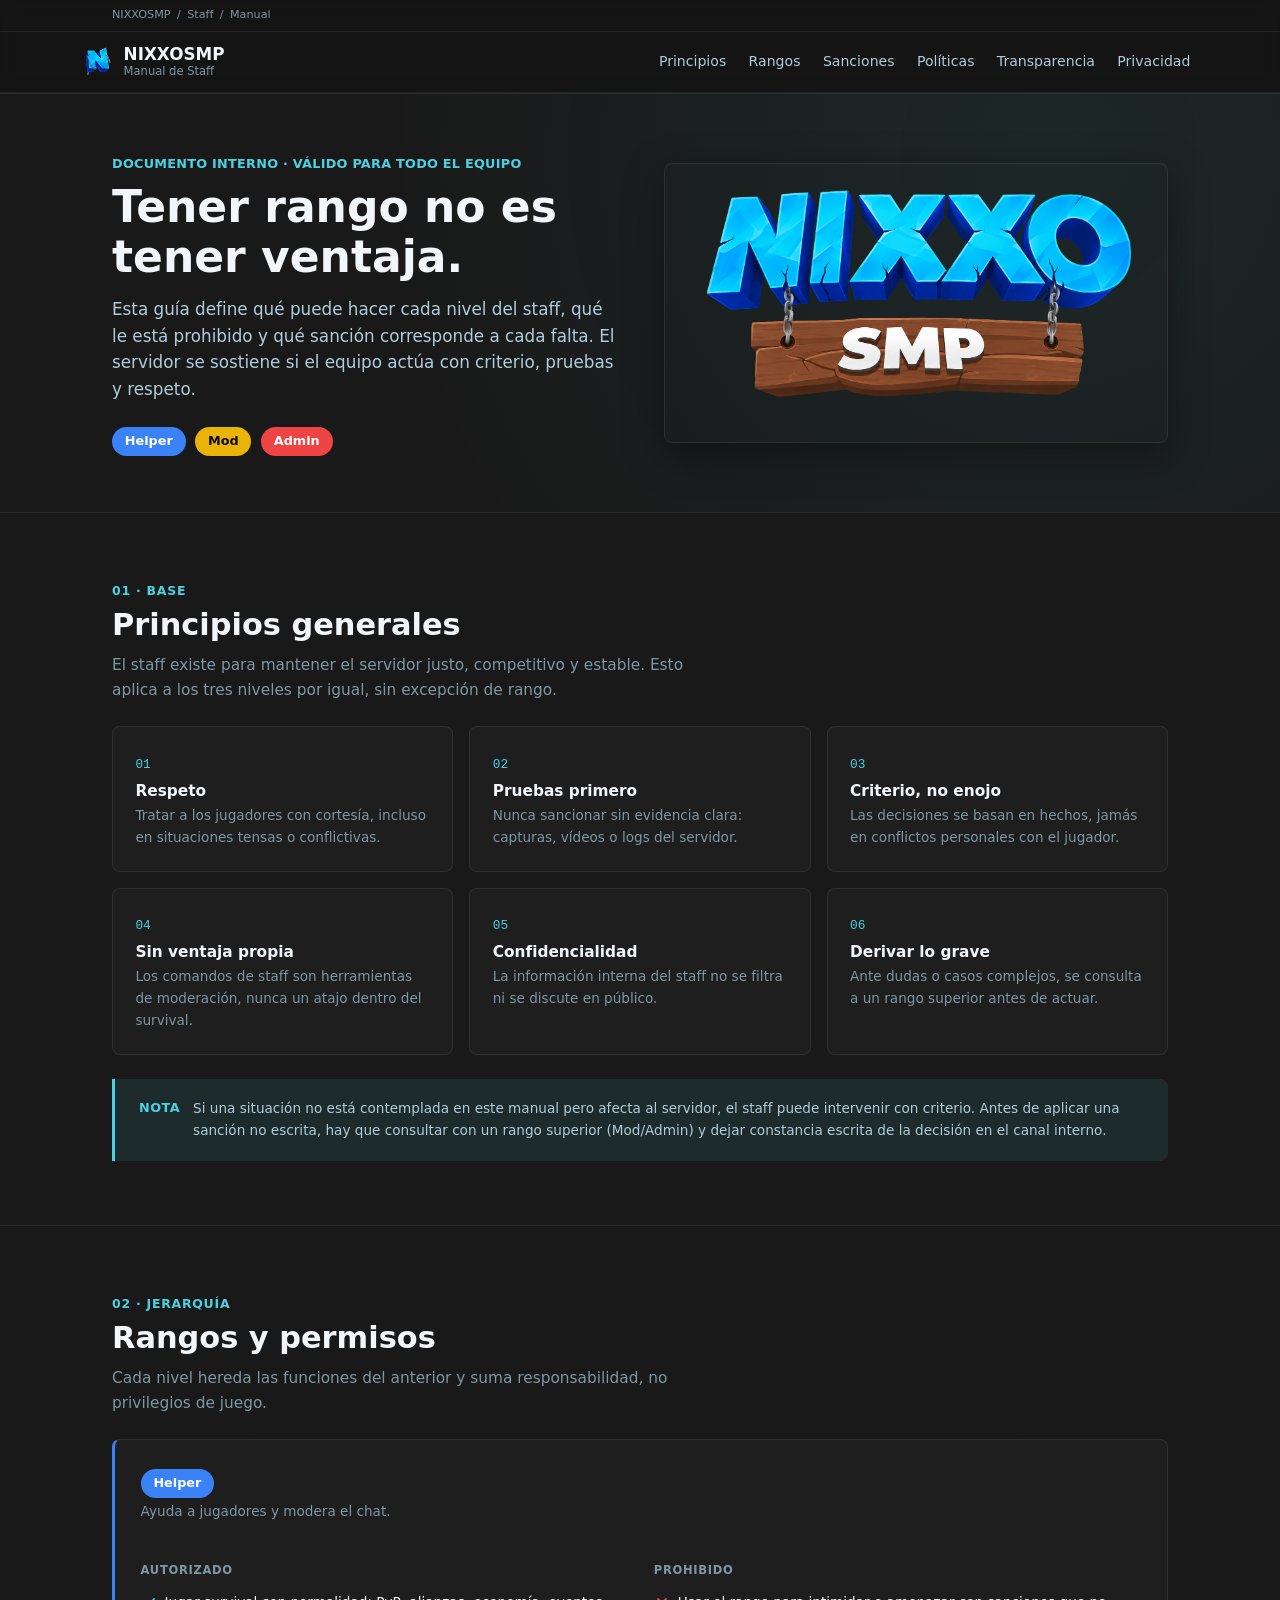
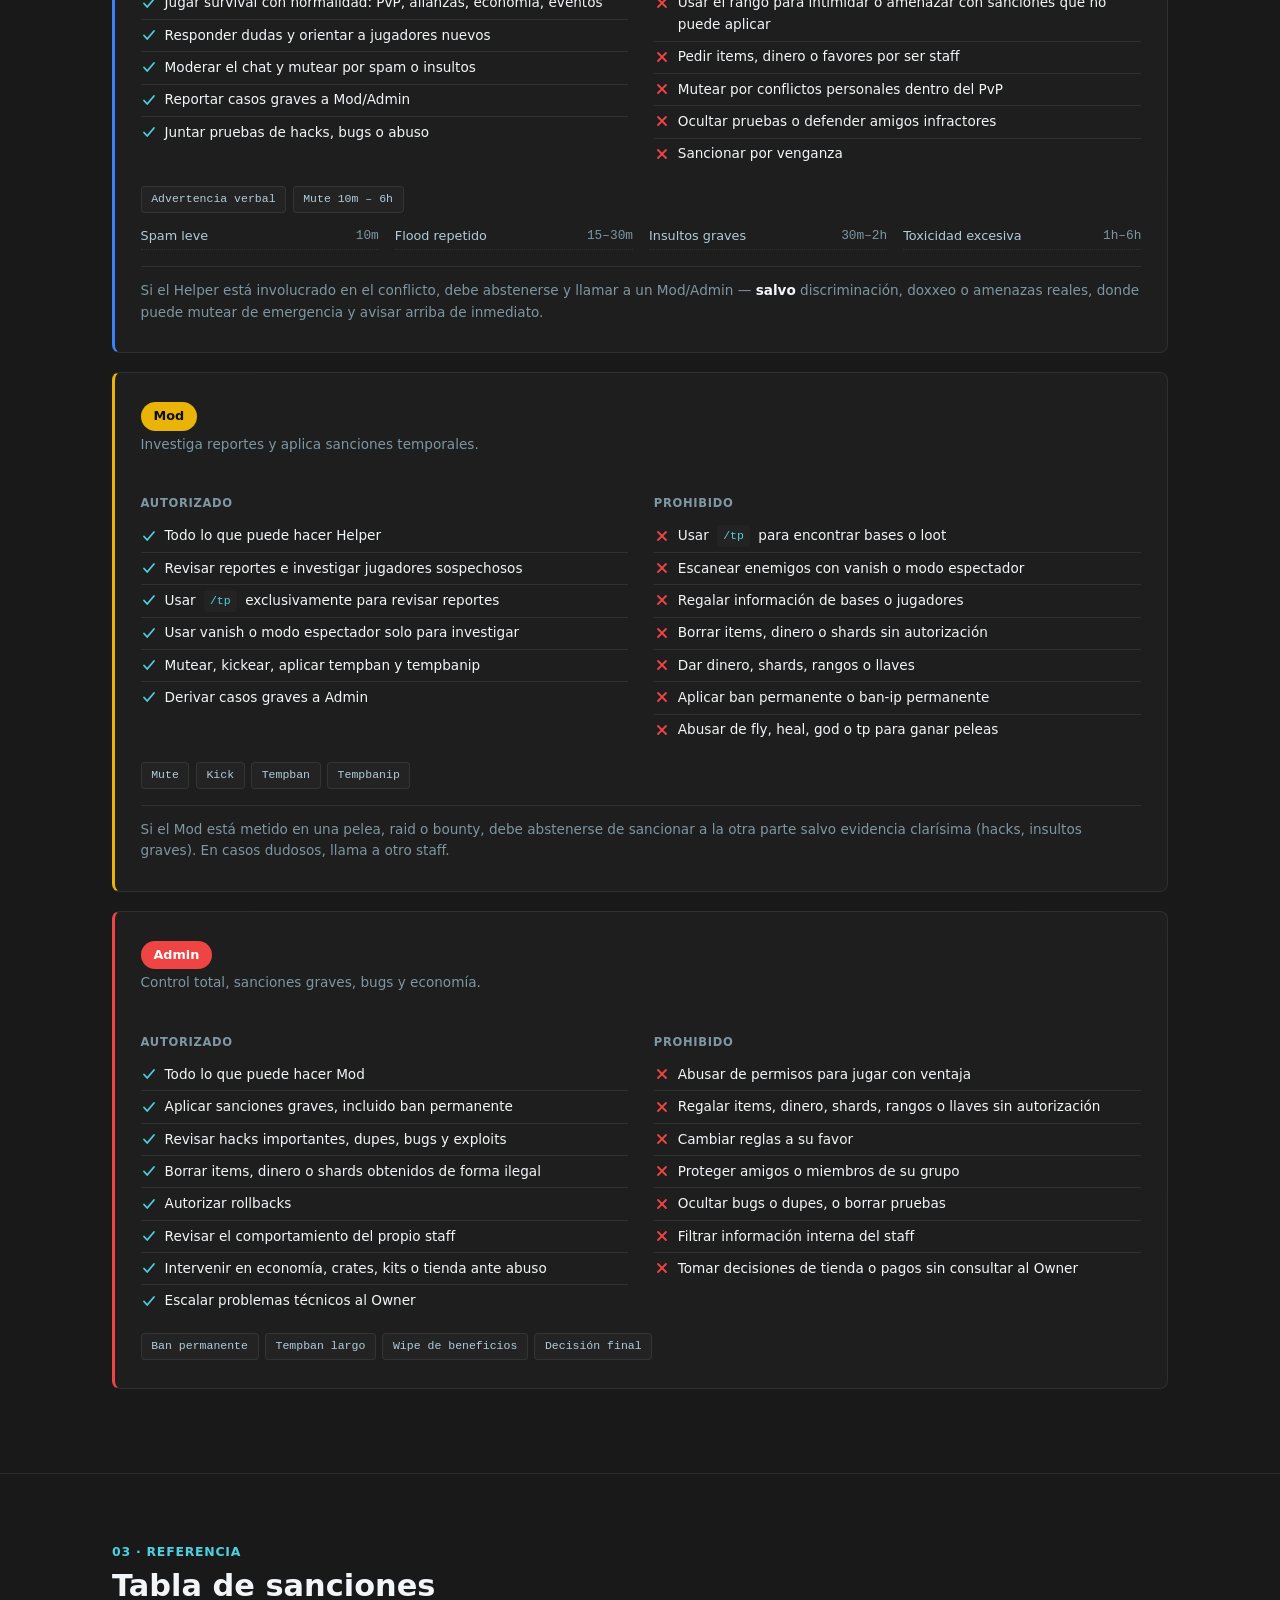
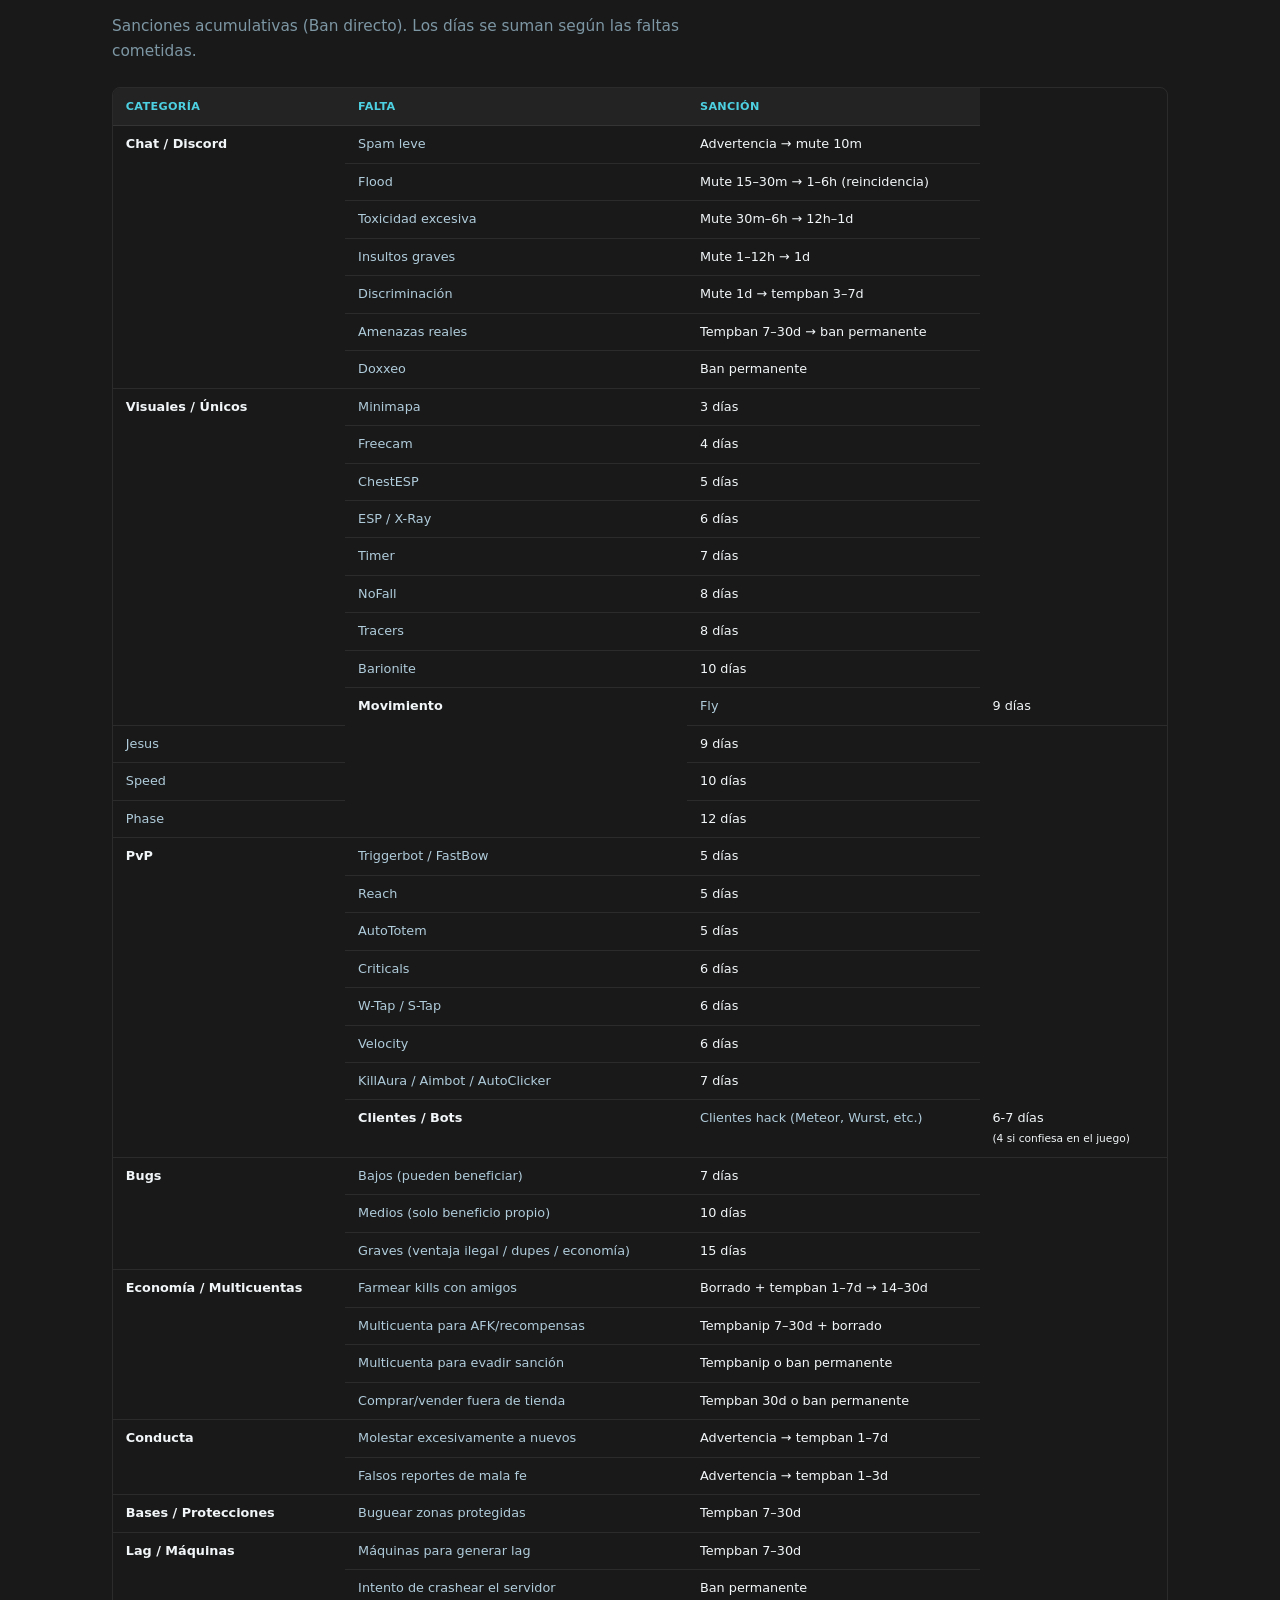
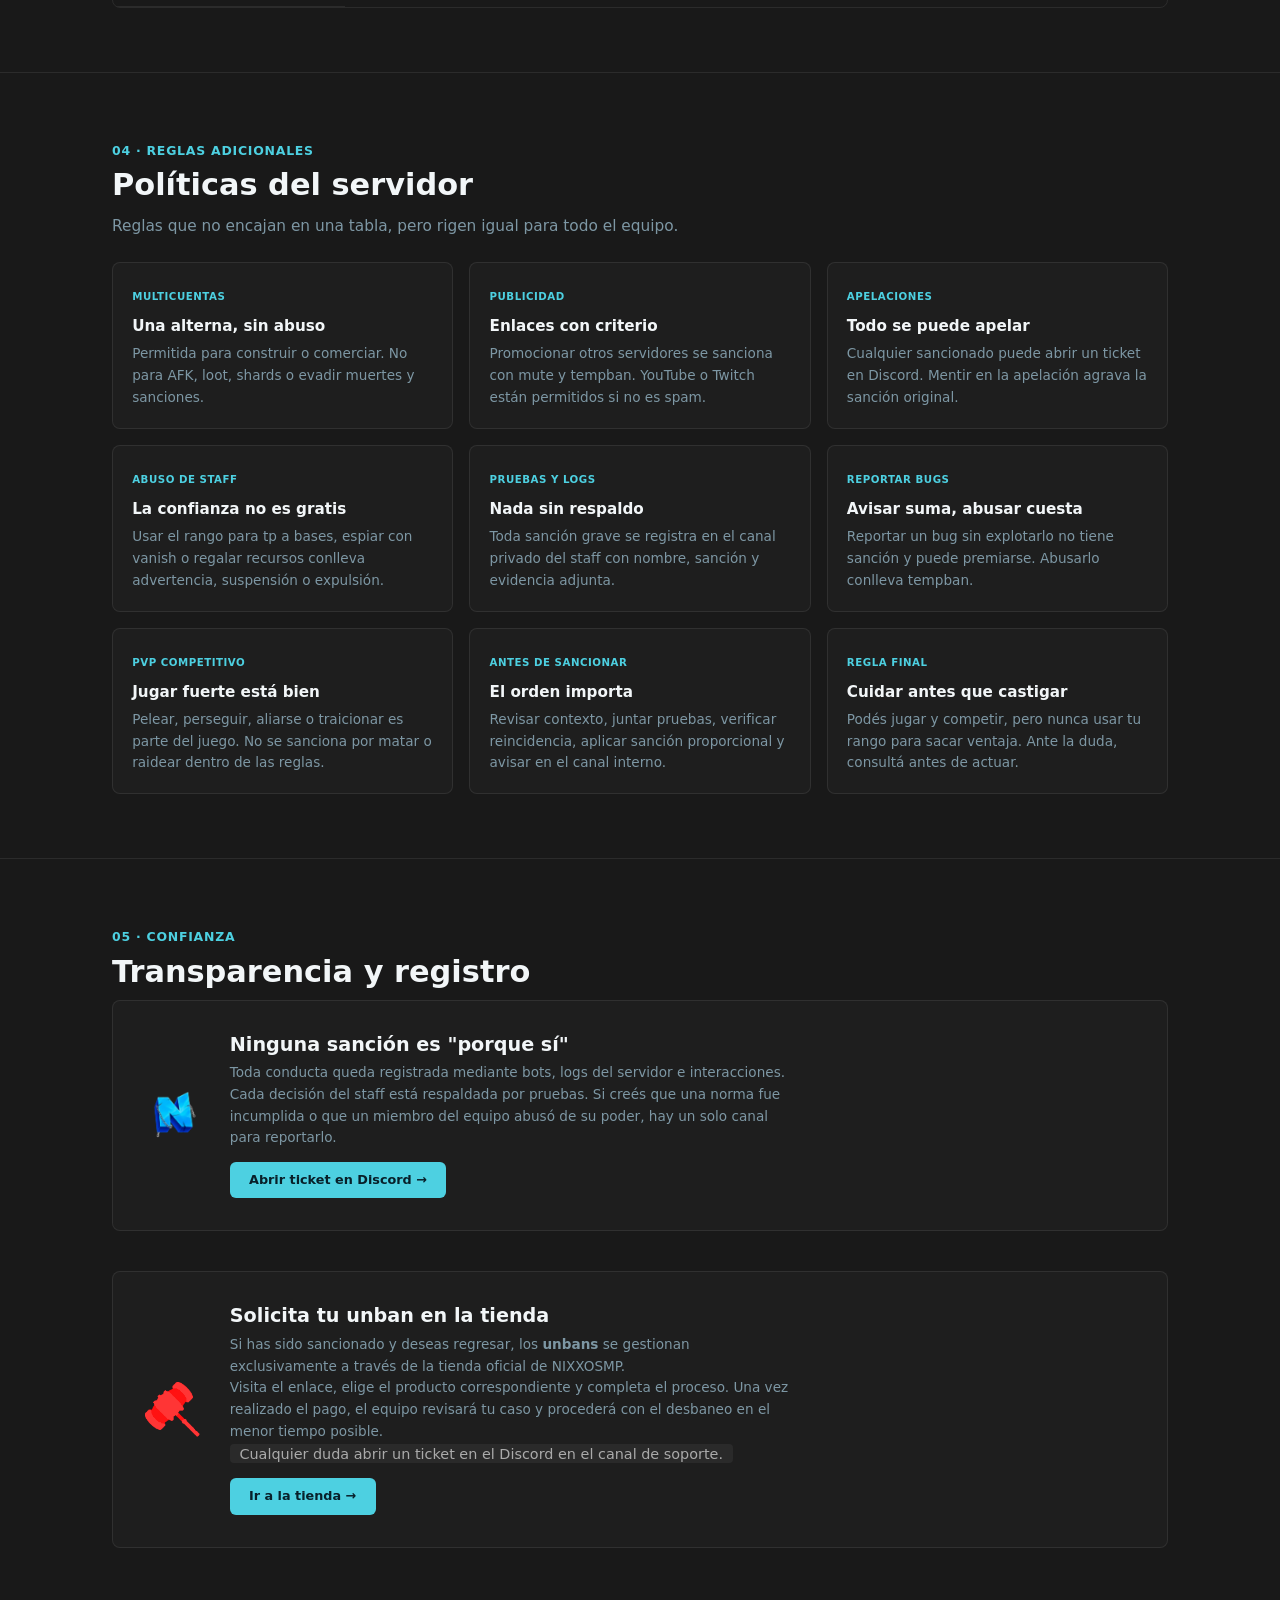
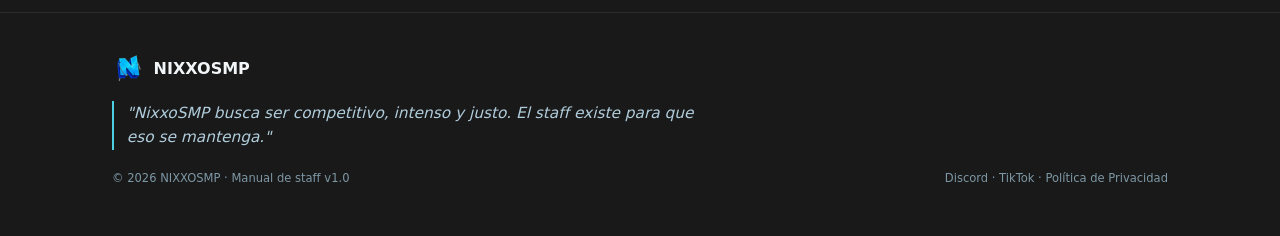
==== commit 7abf3fd4: "Politicas de privacidad completa" ====
--- a/index.html
+++ b/index.html
@@ -1,330 +1,376 @@
 <!DOCTYPE html>
 <html lang="es">
 <head>
-<meta charset="UTF-8" />
-<meta name="viewport" content="width=device-width, initial-scale=1.0" />
-<title>Manual de Staff · NIXXOSMP</title>
-<meta name="description" content="Manual interno de staff de NIXXOSMP: rangos, permisos, sanciones y políticas del servidor." />
-<link rel="icon" type="image/png" href="assets/images/nixxo.png" />
-<link rel="stylesheet" href="assets/css/style.css" />
+    <meta charset="UTF-8" />
+    <meta name="viewport" content="width=device-width, initial-scale=1.0" />
+    <title>Manual de Staff · NIXXOSMP</title>
+    <meta name="description" content="Manual interno de staff de NIXXOSMP: rangos, permisos, sanciones y políticas del servidor." />
+    <link rel="icon" type="image/png" href="assets/images/nixxo.png" />
+    <link rel="stylesheet" href="assets/css/style.css" />
 </head>
 <body>
 
 <header id="siteHeader">
-  <div class="crumb">
-    <div class="wrap"><a href="#top">NIXXOSMP</a> / <span>Staff</span> / <span>Manual</span></div>
-  </div>
-  <div class="wrap navbar">
-    <a class="brand" href="#top">
-      <img src="assets/images/nixxo.png" alt="Logo NIXXOSMP" width="34" height="34" />
-      <span class="txt">
-        <b>NIXXOSMP</b>
-        <span>Manual de Staff</span>
-      </span>
-    </a>
-    <button class="navtoggle" id="navToggle" aria-label="Abrir menú">≡</button>
-    <nav class="links" id="navLinks">
-      <a href="#principios">Principios</a>
-      <a href="#rangos">Rangos</a>
-      <a href="#sanciones">Sanciones</a>
-      <a href="#politicas">Políticas</a>
-      <a href="#transparencia">Transparencia</a>
-    </nav>
-  </div>
+    <div class="crumb">
+        <div class="wrap"><a href="#top">NIXXOSMP</a> / <span>Staff</span> / <span>Manual</span></div>
+    </div>
+    <div class="wrap navbar">
+        <a class="brand" href="#top">
+            <img src="assets/images/nixxo.png" alt="Logo NIXXOSMP" width="34" height="34" />
+            <span class="txt">
+                <b>NIXXOSMP</b>
+                <span>Manual de Staff</span>
+            </span>
+        </a>
+        <button class="navtoggle" id="navToggle" aria-label="Abrir menú">≡</button>
+        <nav class="links" id="navLinks">
+            <a href="#principios">Principios</a>
+            <a href="#rangos">Rangos</a>
+            <a href="#sanciones">Sanciones</a>
+            <a href="#politicas">Políticas</a>
+            <a href="#transparencia">Transparencia</a>
+            <a href="politica.html">Privacidad</a>
+        </nav>
+    </div>
 </header>
 
 <section class="hero" id="top">
-  <div class="wrap grid">
-    <div>
-      <span class="eyebrow">Documento interno · válido para todo el equipo</span>
-      <h1>Tener rango no es tener ventaja.</h1>
-      <p class="lead">Esta guía define qué puede hacer cada nivel del staff, qué le está prohibido y qué sanción corresponde a cada falta. El servidor se sostiene si el equipo actúa con criterio, pruebas y respeto.</p>
-      <div class="badgebar">
-        <span class="role-pill helper">Helper</span>
-        <span class="role-pill mod">Mod</span>
-        <span class="role-pill admin">Admin</span>
-      </div>
-    </div>
-    <div>
-      <img class="banner-img" src="assets/images/nixxobanner.png" alt="Banner NIXXOSMP" />
-    </div>
-  </div>
+    <div class="wrap grid">
+        <div>
+            <span class="eyebrow">Documento interno · válido para todo el equipo</span>
+            <h1>Tener rango no es tener ventaja.</h1>
+            <p class="lead">Esta guía define qué puede hacer cada nivel del staff, qué le está prohibido y qué sanción corresponde a cada falta. El servidor se sostiene si el equipo actúa con criterio, pruebas y respeto.</p>
+            <div class="badgebar">
+                <span class="role-pill helper">Helper</span>
+                <span class="role-pill mod">Mod</span>
+                <span class="role-pill admin">Admin</span>
+            </div>
+        </div>
+        <div>
+            <img class="banner-img" src="assets/images/nixxobanner.png" alt="Banner NIXXOSMP" />
+        </div>
+    </div>
 </section>
 
 <!-- ============================================================
 PRINCIPIOS
 ============================================================ -->
 <section id="principios">
-  <div class="wrap">
-    <div class="section-head">
-      <span class="kicker">01 · Base</span>
-      <h2>Principios generales</h2>
-    </div>
-    <p class="section-sub">El staff existe para mantener el servidor justo, competitivo y estable. Esto aplica a los tres niveles por igual, sin excepción de rango.</p>
-
-    <div class="principle-grid">
-      <div class="principle"><span class="n">01</span><h4>Respeto</h4><p>Tratar a los jugadores con cortesía, incluso en situaciones tensas o conflictivas.</p></div>
-      <div class="principle"><span class="n">02</span><h4>Pruebas primero</h4><p>Nunca sancionar sin evidencia clara: capturas, vídeos o logs del servidor.</p></div>
-      <div class="principle"><span class="n">03</span><h4>Criterio, no enojo</h4><p>Las decisiones se basan en hechos, jamás en conflictos personales con el jugador.</p></div>
-      <div class="principle"><span class="n">04</span><h4>Sin ventaja propia</h4><p>Los comandos de staff son herramientas de moderación, nunca un atajo dentro del survival.</p></div>
-      <div class="principle"><span class="n">05</span><h4>Confidencialidad</h4><p>La información interna del staff no se filtra ni se discute en público.</p></div>
-      <div class="principle"><span class="n">06</span><h4>Derivar lo grave</h4><p>Ante dudas o casos complejos, se consulta a un rango superior antes de actuar.</p></div>
-    </div>
-
-    <div class="callout">
-      <span class="label">Nota</span>
-      <p>Si una situación no está contemplada en este manual pero afecta al servidor, el staff puede intervenir con criterio. Antes de aplicar una sanción no escrita, hay que consultar con un rango superior (Mod/Admin) y dejar constancia escrita de la decisión en el canal interno.</p>
-    </div>
-  </div>
+    <div class="wrap">
+        <div class="section-head">
+            <span class="kicker">01 · Base</span>
+            <h2>Principios generales</h2>
+        </div>
+        <p class="section-sub">El staff existe para mantener el servidor justo, competitivo y estable. Esto aplica a los tres niveles por igual, sin excepción de rango.</p>
+
+        <div class="principle-grid">
+            <div class="principle"><span class="n">01</span><h4>Respeto</h4><p>Tratar a los jugadores con cortesía, incluso en situaciones tensas o conflictivas.</p></div>
+            <div class="principle"><span class="n">02</span><h4>Pruebas primero</h4><p>Nunca sancionar sin evidencia clara: capturas, vídeos o logs del servidor.</p></div>
+            <div class="principle"><span class="n">03</span><h4>Criterio, no enojo</h4><p>Las decisiones se basan en hechos, jamás en conflictos personales con el jugador.</p></div>
+            <div class="principle"><span class="n">04</span><h4>Sin ventaja propia</h4><p>Los comandos de staff son herramientas de moderación, nunca un atajo dentro del survival.</p></div>
+            <div class="principle"><span class="n">05</span><h4>Confidencialidad</h4><p>La información interna del staff no se filtra ni se discute en público.</p></div>
+            <div class="principle"><span class="n">06</span><h4>Derivar lo grave</h4><p>Ante dudas o casos complejos, se consulta a un rango superior antes de actuar.</p></div>
+        </div>
+
+        <div class="callout">
+            <span class="label">Nota</span>
+            <p>Si una situación no está contemplada en este manual pero afecta al servidor, el staff puede intervenir con criterio. Antes de aplicar una sanción no escrita, hay que consultar con un rango superior (Mod/Admin) y dejar constancia escrita de la decisión en el canal interno.</p>
+        </div>
+    </div>
 </section>
 
 <!-- ============================================================
 RANGOS
 ============================================================ -->
 <section id="rangos">
-  <div class="wrap">
-    <div class="section-head">
-      <span class="kicker">02 · Jerarquía</span>
-      <h2>Rangos y permisos</h2>
-    </div>
-    <p class="section-sub">Cada nivel hereda las funciones del anterior y suma responsabilidad, no privilegios de juego.</p>
-
-    <!-- HELPER -->
-    <div class="rank" data-role="helper">
-      <div class="rank-head">
-        <span class="role-pill helper">Helper</span>
-      </div>
-      <p class="rank-tagline">Ayuda a jugadores y modera el chat.</p>
-
-      <div class="grant-grid">
-        <div class="grant yes">
-          <h5>Autorizado</h5>
-          <ul>
-            <li><svg width="16" height="16" viewBox="0 0 16 16" fill="none"><path d="M3 8.5L6.2 12L13 4" stroke="currentColor" stroke-width="1.8" stroke-linecap="round" stroke-linejoin="round"/></svg>Jugar survival con normalidad: PvP, alianzas, economía, eventos</li>
-            <li><svg width="16" height="16" viewBox="0 0 16 16" fill="none"><path d="M3 8.5L6.2 12L13 4" stroke="currentColor" stroke-width="1.8" stroke-linecap="round" stroke-linejoin="round"/></svg>Responder dudas y orientar a jugadores nuevos</li>
-            <li><svg width="16" height="16" viewBox="0 0 16 16" fill="none"><path d="M3 8.5L6.2 12L13 4" stroke="currentColor" stroke-width="1.8" stroke-linecap="round" stroke-linejoin="round"/></svg>Moderar el chat y mutear por spam o insultos</li>
-            <li><svg width="16" height="16" viewBox="0 0 16 16" fill="none"><path d="M3 8.5L6.2 12L13 4" stroke="currentColor" stroke-width="1.8" stroke-linecap="round" stroke-linejoin="round"/></svg>Reportar casos graves a Mod/Admin</li>
-            <li><svg width="16" height="16" viewBox="0 0 16 16" fill="none"><path d="M3 8.5L6.2 12L13 4" stroke="currentColor" stroke-width="1.8" stroke-linecap="round" stroke-linejoin="round"/></svg>Juntar pruebas de hacks, bugs o abuso</li>
-          </ul>
-        </div>
-        <div class="grant no">
-          <h5>Prohibido</h5>
-          <ul>
-            <li><svg width="16" height="16" viewBox="0 0 16 16" fill="none"><path d="M4 4L12 12M12 4L4 12" stroke="currentColor" stroke-width="1.8" stroke-linecap="round"/></svg>Usar el rango para intimidar o amenazar con sanciones que no puede aplicar</li>
-            <li><svg width="16" height="16" viewBox="0 0 16 16" fill="none"><path d="M4 4L12 12M12 4L4 12" stroke="currentColor" stroke-width="1.8" stroke-linecap="round"/></svg>Pedir items, dinero o favores por ser staff</li>
-            <li><svg width="16" height="16" viewBox="0 0 16 16" fill="none"><path d="M4 4L12 12M12 4L4 12" stroke="currentColor" stroke-width="1.8" stroke-linecap="round"/></svg>Mutear por conflictos personales dentro del PvP</li>
-            <li><svg width="16" height="16" viewBox="0 0 16 16" fill="none"><path d="M4 4L12 12M12 4L4 12" stroke="currentColor" stroke-width="1.8" stroke-linecap="round"/></svg>Ocultar pruebas o defender amigos infractores</li>
-            <li><svg width="16" height="16" viewBox="0 0 16 16" fill="none"><path d="M4 4L12 12M12 4L4 12" stroke="currentColor" stroke-width="1.8" stroke-linecap="round"/></svg>Sancionar por venganza</li>
-          </ul>
-        </div>
-      </div>
-
-      <div class="chips">
-        <span class="chip">Advertencia verbal</span>
-        <span class="chip">Mute 10m – 6h</span>
-      </div>
-      <div class="mute-guide">
-        <div><span>Spam leve</span><span>10m</span></div>
-        <div><span>Flood repetido</span><span>15–30m</span></div>
-        <div><span>Insultos graves</span><span>30m–2h</span></div>
-        <div><span>Toxicidad excesiva</span><span>1h–6h</span></div>
-      </div>
-      <div class="rank-note">Si el Helper está involucrado en el conflicto, debe abstenerse y llamar a un Mod/Admin — <b>salvo</b> discriminación, doxxeo o amenazas reales, donde puede mutear de emergencia y avisar arriba de inmediato.</div>
-    </div>
-
-    <!-- MOD -->
-    <div class="rank" data-role="mod">
-      <div class="rank-head"><span class="role-pill mod">Mod</span></div>
-      <p class="rank-tagline">Investiga reportes y aplica sanciones temporales.</p>
-
-      <div class="grant-grid">
-        <div class="grant yes">
-          <h5>Autorizado</h5>
-          <ul>
-            <li><svg width="16" height="16" viewBox="0 0 16 16" fill="none"><path d="M3 8.5L6.2 12L13 4" stroke="currentColor" stroke-width="1.8" stroke-linecap="round" stroke-linejoin="round"/></svg>Todo lo que puede hacer Helper</li>
-            <li><svg width="16" height="16" viewBox="0 0 16 16" fill="none"><path d="M3 8.5L6.2 12L13 4" stroke="currentColor" stroke-width="1.8" stroke-linecap="round" stroke-linejoin="round"/></svg>Revisar reportes e investigar jugadores sospechosos</li>
-            <li><svg width="16" height="16" viewBox="0 0 16 16" fill="none"><path d="M3 8.5L6.2 12L13 4" stroke="currentColor" stroke-width="1.8" stroke-linecap="round" stroke-linejoin="round"/></svg>Usar <code>/tp</code> exclusivamente para revisar reportes</li>
-            <li><svg width="16" height="16" viewBox="0 0 16 16" fill="none"><path d="M3 8.5L6.2 12L13 4" stroke="currentColor" stroke-width="1.8" stroke-linecap="round" stroke-linejoin="round"/></svg>Usar vanish o modo espectador solo para investigar</li>
-            <li><svg width="16" height="16" viewBox="0 0 16 16" fill="none"><path d="M3 8.5L6.2 12L13 4" stroke="currentColor" stroke-width="1.8" stroke-linecap="round" stroke-linejoin="round"/></svg>Mutear, kickear, aplicar tempban y tempbanip</li>
-            <li><svg width="16" height="16" viewBox="0 0 16 16" fill="none"><path d="M3 8.5L6.2 12L13 4" stroke="currentColor" stroke-width="1.8" stroke-linecap="round" stroke-linejoin="round"/></svg>Derivar casos graves a Admin</li>
-          </ul>
-        </div>
-        <div class="grant no">
-          <h5>Prohibido</h5>
-          <ul>
-            <li><svg width="16" height="16" viewBox="0 0 16 16" fill="none"><path d="M4 4L12 12M12 4L4 12" stroke="currentColor" stroke-width="1.8" stroke-linecap="round"/></svg>Usar <code>/tp</code> para encontrar bases o loot</li>
-            <li><svg width="16" height="16" viewBox="0 0 16 16" fill="none"><path d="M4 4L12 12M12 4L4 12" stroke="currentColor" stroke-width="1.8" stroke-linecap="round"/></svg>Escanear enemigos con vanish o modo espectador</li>
-            <li><svg width="16" height="16" viewBox="0 0 16 16" fill="none"><path d="M4 4L12 12M12 4L4 12" stroke="currentColor" stroke-width="1.8" stroke-linecap="round"/></svg>Regalar información de bases o jugadores</li>
-            <li><svg width="16" height="16" viewBox="0 0 16 16" fill="none"><path d="M4 4L12 12M12 4L4 12" stroke="currentColor" stroke-width="1.8" stroke-linecap="round"/></svg>Borrar items, dinero o shards sin autorización</li>
-            <li><svg width="16" height="16" viewBox="0 0 16 16" fill="none"><path d="M4 4L12 12M12 4L4 12" stroke="currentColor" stroke-width="1.8" stroke-linecap="round"/></svg>Dar dinero, shards, rangos o llaves</li>
-            <li><svg width="16" height="16" viewBox="0 0 16 16" fill="none"><path d="M4 4L12 12M12 4L4 12" stroke="currentColor" stroke-width="1.8" stroke-linecap="round"/></svg>Aplicar ban permanente o ban-ip permanente</li>
-            <li><svg width="16" height="16" viewBox="0 0 16 16" fill="none"><path d="M4 4L12 12M12 4L4 12" stroke="currentColor" stroke-width="1.8" stroke-linecap="round"/></svg>Abusar de fly, heal, god o tp para ganar peleas</li>
-          </ul>
-        </div>
-      </div>
-
-      <div class="chips">
-        <span class="chip">Mute</span><span class="chip">Kick</span>
-        <span class="chip">Tempban</span><span class="chip">Tempbanip</span>
-      </div>
-      <div class="rank-note">Si el Mod está metido en una pelea, raid o bounty, debe abstenerse de sancionar a la otra parte salvo evidencia clarísima (hacks, insultos graves). En casos dudosos, llama a otro staff.</div>
-    </div>
-
-    <!-- ADMIN -->
-    <div class="rank" data-role="admin">
-      <div class="rank-head"><span class="role-pill admin">Admin</span></div>
-      <p class="rank-tagline">Control total, sanciones graves, bugs y economía.</p>
-
-      <div class="grant-grid">
-        <div class="grant yes">
-          <h5>Autorizado</h5>
-          <ul>
-            <li><svg width="16" height="16" viewBox="0 0 16 16" fill="none"><path d="M3 8.5L6.2 12L13 4" stroke="currentColor" stroke-width="1.8" stroke-linecap="round" stroke-linejoin="round"/></svg>Todo lo que puede hacer Mod</li>
-            <li><svg width="16" height="16" viewBox="0 0 16 16" fill="none"><path d="M3 8.5L6.2 12L13 4" stroke="currentColor" stroke-width="1.8" stroke-linecap="round" stroke-linejoin="round"/></svg>Aplicar sanciones graves, incluido ban permanente</li>
-            <li><svg width="16" height="16" viewBox="0 0 16 16" fill="none"><path d="M3 8.5L6.2 12L13 4" stroke="currentColor" stroke-width="1.8" stroke-linecap="round" stroke-linejoin="round"/></svg>Revisar hacks importantes, dupes, bugs y exploits</li>
-            <li><svg width="16" height="16" viewBox="0 0 16 16" fill="none"><path d="M3 8.5L6.2 12L13 4" stroke="currentColor" stroke-width="1.8" stroke-linecap="round" stroke-linejoin="round"/></svg>Borrar items, dinero o shards obtenidos de forma ilegal</li>
-            <li><svg width="16" height="16" viewBox="0 0 16 16" fill="none"><path d="M3 8.5L6.2 12L13 4" stroke="currentColor" stroke-width="1.8" stroke-linecap="round" stroke-linejoin="round"/></svg>Autorizar rollbacks</li>
-            <li><svg width="16" height="16" viewBox="0 0 16 16" fill="none"><path d="M3 8.5L6.2 12L13 4" stroke="currentColor" stroke-width="1.8" stroke-linecap="round" stroke-linejoin="round"/></svg>Revisar el comportamiento del propio staff</li>
-            <li><svg width="16" height="16" viewBox="0 0 16 16" fill="none"><path d="M3 8.5L6.2 12L13 4" stroke="currentColor" stroke-width="1.8" stroke-linecap="round" stroke-linejoin="round"/></svg>Intervenir en economía, crates, kits o tienda ante abuso</li>
-            <li><svg width="16" height="16" viewBox="0 0 16 16" fill="none"><path d="M3 8.5L6.2 12L13 4" stroke="currentColor" stroke-width="1.8" stroke-linecap="round" stroke-linejoin="round"/></svg>Escalar problemas técnicos al Owner</li>
-          </ul>
-        </div>
-        <div class="grant no">
-          <h5>Prohibido</h5>
-          <ul>
-            <li><svg width="16" height="16" viewBox="0 0 16 16" fill="none"><path d="M4 4L12 12M12 4L4 12" stroke="currentColor" stroke-width="1.8" stroke-linecap="round"/></svg>Abusar de permisos para jugar con ventaja</li>
-            <li><svg width="16" height="16" viewBox="0 0 16 16" fill="none"><path d="M4 4L12 12M12 4L4 12" stroke="currentColor" stroke-width="1.8" stroke-linecap="round"/></svg>Regalar items, dinero, shards, rangos o llaves sin autorización</li>
-            <li><svg width="16" height="16" viewBox="0 0 16 16" fill="none"><path d="M4 4L12 12M12 4L4 12" stroke="currentColor" stroke-width="1.8" stroke-linecap="round"/></svg>Cambiar reglas a su favor</li>
-            <li><svg width="16" height="16" viewBox="0 0 16 16" fill="none"><path d="M4 4L12 12M12 4L4 12" stroke="currentColor" stroke-width="1.8" stroke-linecap="round"/></svg>Proteger amigos o miembros de su grupo</li>
-            <li><svg width="16" height="16" viewBox="0 0 16 16" fill="none"><path d="M4 4L12 12M12 4L4 12" stroke="currentColor" stroke-width="1.8" stroke-linecap="round"/></svg>Ocultar bugs o dupes, o borrar pruebas</li>
-            <li><svg width="16" height="16" viewBox="0 0 16 16" fill="none"><path d="M4 4L12 12M12 4L4 12" stroke="currentColor" stroke-width="1.8" stroke-linecap="round"/></svg>Filtrar información interna del staff</li>
-            <li><svg width="16" height="16" viewBox="0 0 16 16" fill="none"><path d="M4 4L12 12M12 4L4 12" stroke="currentColor" stroke-width="1.8" stroke-linecap="round"/></svg>Tomar decisiones de tienda o pagos sin consultar al Owner</li>
-          </ul>
-        </div>
-      </div>
-
-      <div class="chips">
-        <span class="chip">Ban permanente</span>
-        <span class="chip">Tempban largo</span>
-        <span class="chip">Wipe de beneficios</span>
-        <span class="chip">Decisión final</span>
-      </div>
-    </div>
-  </div>
+    <div class="wrap">
+        <div class="section-head">
+            <span class="kicker">02 · Jerarquía</span>
+            <h2>Rangos y permisos</h2>
+        </div>
+        <p class="section-sub">Cada nivel hereda las funciones del anterior y suma responsabilidad, no privilegios de juego.</p>
+
+        <!-- HELPER -->
+        <div class="rank" data-role="helper">
+            <div class="rank-head">
+                <span class="role-pill helper">Helper</span>
+            </div>
+            <p class="rank-tagline">Ayuda a jugadores y modera el chat.</p>
+
+            <div class="grant-grid">
+                <div class="grant yes">
+                    <h5>Autorizado</h5>
+                    <ul>
+                        <li><svg width="16" height="16" viewBox="0 0 16 16" fill="none"><path d="M3 8.5L6.2 12L13 4" stroke="currentColor" stroke-width="1.8" stroke-linecap="round" stroke-linejoin="round"/></svg>Jugar survival con normalidad: PvP, alianzas, economía, eventos</li>
+                        <li><svg width="16" height="16" viewBox="0 0 16 16" fill="none"><path d="M3 8.5L6.2 12L13 4" stroke="currentColor" stroke-width="1.8" stroke-linecap="round" stroke-linejoin="round"/></svg>Responder dudas y orientar a jugadores nuevos</li>
+                        <li><svg width="16" height="16" viewBox="0 0 16 16" fill="none"><path d="M3 8.5L6.2 12L13 4" stroke="currentColor" stroke-width="1.8" stroke-linecap="round" stroke-linejoin="round"/></svg>Moderar el chat y mutear por spam o insultos</li>
+                        <li><svg width="16" height="16" viewBox="0 0 16 16" fill="none"><path d="M3 8.5L6.2 12L13 4" stroke="currentColor" stroke-width="1.8" stroke-linecap="round" stroke-linejoin="round"/></svg>Reportar casos graves a Mod/Admin</li>
+                        <li><svg width="16" height="16" viewBox="0 0 16 16" fill="none"><path d="M3 8.5L6.2 12L13 4" stroke="currentColor" stroke-width="1.8" stroke-linecap="round" stroke-linejoin="round"/></svg>Juntar pruebas de hacks, bugs o abuso</li>
+                    </ul>
+                </div>
+                <div class="grant no">
+                    <h5>Prohibido</h5>
+                    <ul>
+                        <li><svg width="16" height="16" viewBox="0 0 16 16" fill="none"><path d="M4 4L12 12M12 4L4 12" stroke="currentColor" stroke-width="1.8" stroke-linecap="round"/></svg>Usar el rango para intimidar o amenazar con sanciones que no puede aplicar</li>
+                        <li><svg width="16" height="16" viewBox="0 0 16 16" fill="none"><path d="M4 4L12 12M12 4L4 12" stroke="currentColor" stroke-width="1.8" stroke-linecap="round"/></svg>Pedir items, dinero o favores por ser staff</li>
+                        <li><svg width="16" height="16" viewBox="0 0 16 16" fill="none"><path d="M4 4L12 12M12 4L4 12" stroke="currentColor" stroke-width="1.8" stroke-linecap="round"/></svg>Mutear por conflictos personales dentro del PvP</li>
+                        <li><svg width="16" height="16" viewBox="0 0 16 16" fill="none"><path d="M4 4L12 12M12 4L4 12" stroke="currentColor" stroke-width="1.8" stroke-linecap="round"/></svg>Ocultar pruebas o defender amigos infractores</li>
+                        <li><svg width="16" height="16" viewBox="0 0 16 16" fill="none"><path d="M4 4L12 12M12 4L4 12" stroke="currentColor" stroke-width="1.8" stroke-linecap="round"/></svg>Sancionar por venganza</li>
+                    </ul>
+                </div>
+            </div>
+
+            <div class="chips">
+                <span class="chip">Advertencia verbal</span>
+                <span class="chip">Mute 10m – 6h</span>
+            </div>
+            <div class="mute-guide">
+                <div><span>Spam leve</span><span>10m</span></div>
+                <div><span>Flood repetido</span><span>15–30m</span></div>
+                <div><span>Insultos graves</span><span>30m–2h</span></div>
+                <div><span>Toxicidad excesiva</span><span>1h–6h</span></div>
+            </div>
+            <div class="rank-note">Si el Helper está involucrado en el conflicto, debe abstenerse y llamar a un Mod/Admin — <b>salvo</b> discriminación, doxxeo o amenazas reales, donde puede mutear de emergencia y avisar arriba de inmediato.</div>
+        </div>
+
+        <!-- MOD -->
+        <div class="rank" data-role="mod">
+            <div class="rank-head"><span class="role-pill mod">Mod</span></div>
+            <p class="rank-tagline">Investiga reportes y aplica sanciones temporales.</p>
+
+            <div class="grant-grid">
+                <div class="grant yes">
+                    <h5>Autorizado</h5>
+                    <ul>
+                        <li><svg width="16" height="16" viewBox="0 0 16 16" fill="none"><path d="M3 8.5L6.2 12L13 4" stroke="currentColor" stroke-width="1.8" stroke-linecap="round" stroke-linejoin="round"/></svg>Todo lo que puede hacer Helper</li>
+                        <li><svg width="16" height="16" viewBox="0 0 16 16" fill="none"><path d="M3 8.5L6.2 12L13 4" stroke="currentColor" stroke-width="1.8" stroke-linecap="round" stroke-linejoin="round"/></svg>Revisar reportes e investigar jugadores sospechosos</li>
+                        <li><svg width="16" height="16" viewBox="0 0 16 16" fill="none"><path d="M3 8.5L6.2 12L13 4" stroke="currentColor" stroke-width="1.8" stroke-linecap="round" stroke-linejoin="round"/></svg>Usar <code>/tp</code> exclusivamente para revisar reportes</li>
+                        <li><svg width="16" height="16" viewBox="0 0 16 16" fill="none"><path d="M3 8.5L6.2 12L13 4" stroke="currentColor" stroke-width="1.8" stroke-linecap="round" stroke-linejoin="round"/></svg>Usar vanish o modo espectador solo para investigar</li>
+                        <li><svg width="16" height="16" viewBox="0 0 16 16" fill="none"><path d="M3 8.5L6.2 12L13 4" stroke="currentColor" stroke-width="1.8" stroke-linecap="round" stroke-linejoin="round"/></svg>Mutear, kickear, aplicar tempban y tempbanip</li>
+                        <li><svg width="16" height="16" viewBox="0 0 16 16" fill="none"><path d="M3 8.5L6.2 12L13 4" stroke="currentColor" stroke-width="1.8" stroke-linecap="round" stroke-linejoin="round"/></svg>Derivar casos graves a Admin</li>
+                    </ul>
+                </div>
+                <div class="grant no">
+                    <h5>Prohibido</h5>
+                    <ul>
+                        <li><svg width="16" height="16" viewBox="0 0 16 16" fill="none"><path d="M4 4L12 12M12 4L4 12" stroke="currentColor" stroke-width="1.8" stroke-linecap="round"/></svg>Usar <code>/tp</code> para encontrar bases o loot</li>
+                        <li><svg width="16" height="16" viewBox="0 0 16 16" fill="none"><path d="M4 4L12 12M12 4L4 12" stroke="currentColor" stroke-width="1.8" stroke-linecap="round"/></svg>Escanear enemigos con vanish o modo espectador</li>
+                        <li><svg width="16" height="16" viewBox="0 0 16 16" fill="none"><path d="M4 4L12 12M12 4L4 12" stroke="currentColor" stroke-width="1.8" stroke-linecap="round"/></svg>Regalar información de bases o jugadores</li>
+                        <li><svg width="16" height="16" viewBox="0 0 16 16" fill="none"><path d="M4 4L12 12M12 4L4 12" stroke="currentColor" stroke-width="1.8" stroke-linecap="round"/></svg>Borrar items, dinero o shards sin autorización</li>
+                        <li><svg width="16" height="16" viewBox="0 0 16 16" fill="none"><path d="M4 4L12 12M12 4L4 12" stroke="currentColor" stroke-width="1.8" stroke-linecap="round"/></svg>Dar dinero, shards, rangos o llaves</li>
+                        <li><svg width="16" height="16" viewBox="0 0 16 16" fill="none"><path d="M4 4L12 12M12 4L4 12" stroke="currentColor" stroke-width="1.8" stroke-linecap="round"/></svg>Aplicar ban permanente o ban-ip permanente</li>
+                        <li><svg width="16" height="16" viewBox="0 0 16 16" fill="none"><path d="M4 4L12 12M12 4L4 12" stroke="currentColor" stroke-width="1.8" stroke-linecap="round"/></svg>Abusar de fly, heal, god o tp para ganar peleas</li>
+                    </ul>
+                </div>
+            </div>
+
+            <div class="chips">
+                <span class="chip">Mute</span><span class="chip">Kick</span>
+                <span class="chip">Tempban</span><span class="chip">Tempbanip</span>
+            </div>
+            <div class="rank-note">Si el Mod está metido en una pelea, raid o bounty, debe abstenerse de sancionar a la otra parte salvo evidencia clarísima (hacks, insultos graves). En casos dudosos, llama a otro staff.</div>
+        </div>
+
+        <!-- ADMIN -->
+        <div class="rank" data-role="admin">
+            <div class="rank-head"><span class="role-pill admin">Admin</span></div>
+            <p class="rank-tagline">Control total, sanciones graves, bugs y economía.</p>
+
+            <div class="grant-grid">
+                <div class="grant yes">
+                    <h5>Autorizado</h5>
+                    <ul>
+                        <li><svg width="16" height="16" viewBox="0 0 16 16" fill="none"><path d="M3 8.5L6.2 12L13 4" stroke="currentColor" stroke-width="1.8" stroke-linecap="round" stroke-linejoin="round"/></svg>Todo lo que puede hacer Mod</li>
+                        <li><svg width="16" height="16" viewBox="0 0 16 16" fill="none"><path d="M3 8.5L6.2 12L13 4" stroke="currentColor" stroke-width="1.8" stroke-linecap="round" stroke-linejoin="round"/></svg>Aplicar sanciones graves, incluido ban permanente</li>
+                        <li><svg width="16" height="16" viewBox="0 0 16 16" fill="none"><path d="M3 8.5L6.2 12L13 4" stroke="currentColor" stroke-width="1.8" stroke-linecap="round" stroke-linejoin="round"/></svg>Revisar hacks importantes, dupes, bugs y exploits</li>
+                        <li><svg width="16" height="16" viewBox="0 0 16 16" fill="none"><path d="M3 8.5L6.2 12L13 4" stroke="currentColor" stroke-width="1.8" stroke-linecap="round" stroke-linejoin="round"/></svg>Borrar items, dinero o shards obtenidos de forma ilegal</li>
+                        <li><svg width="16" height="16" viewBox="0 0 16 16" fill="none"><path d="M3 8.5L6.2 12L13 4" stroke="currentColor" stroke-width="1.8" stroke-linecap="round" stroke-linejoin="round"/></svg>Autorizar rollbacks</li>
+                        <li><svg width="16" height="16" viewBox="0 0 16 16" fill="none"><path d="M3 8.5L6.2 12L13 4" stroke="currentColor" stroke-width="1.8" stroke-linecap="round" stroke-linejoin="round"/></svg>Revisar el comportamiento del propio staff</li>
+                        <li><svg width="16" height="16" viewBox="0 0 16 16" fill="none"><path d="M3 8.5L6.2 12L13 4" stroke="currentColor" stroke-width="1.8" stroke-linecap="round" stroke-linejoin="round"/></svg>Intervenir en economía, crates, kits o tienda ante abuso</li>
+                        <li><svg width="16" height="16" viewBox="0 0 16 16" fill="none"><path d="M3 8.5L6.2 12L13 4" stroke="currentColor" stroke-width="1.8" stroke-linecap="round" stroke-linejoin="round"/></svg>Escalar problemas técnicos al Owner</li>
+                    </ul>
+                </div>
+                <div class="grant no">
+                    <h5>Prohibido</h5>
+                    <ul>
+                        <li><svg width="16" height="16" viewBox="0 0 16 16" fill="none"><path d="M4 4L12 12M12 4L4 12" stroke="currentColor" stroke-width="1.8" stroke-linecap="round"/></svg>Abusar de permisos para jugar con ventaja</li>
+                        <li><svg width="16" height="16" viewBox="0 0 16 16" fill="none"><path d="M4 4L12 12M12 4L4 12" stroke="currentColor" stroke-width="1.8" stroke-linecap="round"/></svg>Regalar items, dinero, shards, rangos o llaves sin autorización</li>
+                        <li><svg width="16" height="16" viewBox="0 0 16 16" fill="none"><path d="M4 4L12 12M12 4L4 12" stroke="currentColor" stroke-width="1.8" stroke-linecap="round"/></svg>Cambiar reglas a su favor</li>
+                        <li><svg width="16" height="16" viewBox="0 0 16 16" fill="none"><path d="M4 4L12 12M12 4L4 12" stroke="currentColor" stroke-width="1.8" stroke-linecap="round"/></svg>Proteger amigos o miembros de su grupo</li>
+                        <li><svg width="16" height="16" viewBox="0 0 16 16" fill="none"><path d="M4 4L12 12M12 4L4 12" stroke="currentColor" stroke-width="1.8" stroke-linecap="round"/></svg>Ocultar bugs o dupes, o borrar pruebas</li>
+                        <li><svg width="16" height="16" viewBox="0 0 16 16" fill="none"><path d="M4 4L12 12M12 4L4 12" stroke="currentColor" stroke-width="1.8" stroke-linecap="round"/></svg>Filtrar información interna del staff</li>
+                        <li><svg width="16" height="16" viewBox="0 0 16 16" fill="none"><path d="M4 4L12 12M12 4L4 12" stroke="currentColor" stroke-width="1.8" stroke-linecap="round"/></svg>Tomar decisiones de tienda o pagos sin consultar al Owner</li>
+                    </ul>
+                </div>
+            </div>
+
+            <div class="chips">
+                <span class="chip">Ban permanente</span>
+                <span class="chip">Tempban largo</span>
+                <span class="chip">Wipe de beneficios</span>
+                <span class="chip">Decisión final</span>
+            </div>
+        </div>
+    </div>
 </section>
 
 <!-- ============================================================
 SANCIONES
 ============================================================ -->
 <section id="sanciones">
-  <div class="wrap">
-    <div class="section-head">
-      <span class="kicker">03 · Referencia</span>
-      <h2>Tabla de sanciones</h2>
-    </div>
-    <p class="section-sub">Varían según gravedad, reincidencia e intención.</p>
-
-    <div class="table-wrap">
-      <table class="sanciones">
-        <thead>
-          <tr><th>Categoría</th><th>Falta</th><th>Sanción</th></tr>
-        </thead>
-        <tbody>
-          <tr><td class="cat" rowspan="7">Chat / Discord</td><td>Spam leve</td><td class="sancion">Advertencia → mute 10m</td></tr>
-          <tr><td>Flood</td><td class="sancion">Mute 15–30m → 1–6h (reincidencia)</td></tr>
-          <tr><td>Toxicidad excesiva</td><td class="sancion">Mute 30m–6h → 12h–1d</td></tr>
-          <tr><td>Insultos graves</td><td class="sancion">Mute 1–12h → 1d</td></tr>
-          <tr><td>Discriminación</td><td class="sancion">Mute 1d → tempban 3–7d</td></tr>
-          <tr><td>Amenazas reales</td><td class="sancion">Tempban 7–30d → ban permanente</td></tr>
-          <tr><td>Doxxeo</td><td class="sancion">Ban permanente</td></tr>
-
-          <tr><td class="cat" rowspan="6">Hacks / Cheats</td><td>KillAura / AimAssist / Reach</td><td class="sancion">Tempban 7–30d → ban permanente</td></tr>
-          <tr><td>Fly / Speed / Jesus / Velocity</td><td class="sancion">Tempban 7–30d → ban permanente</td></tr>
-          <tr><td>X-Ray</td><td class="sancion">Tempban 7–30d + borrado de loot</td></tr>
-          <tr><td>Clientes hack (Meteor, Wurst…)</td><td class="sancion">Ban permanente</td></tr>
-          <tr><td>Baritone / bots de farmeo</td><td class="sancion">Tempban 7–30d → ban permanente</td></tr>
-          <tr><td>Autoclicker</td><td class="sancion">Tempban 3–14d → ban permanente</td></tr>
-
-          <tr><td class="cat" rowspan="4">Bugs / Dupes</td><td>Reportar sin abusar</td><td class="sancion">Sin sanción — recompensa posible</td></tr>
-          <tr><td>Abuso bug menor</td><td class="sancion">Tempban 1–7d + borrado de beneficio</td></tr>
-          <tr><td>Dupe / enseñar dupe</td><td class="sancion">Ban permanente o tempban largo</td></tr>
-          <tr><td>Exploits contra la economía</td><td class="sancion">Tempban 14–30d + wipe → ban permanente</td></tr>
-
-          <tr><td class="cat" rowspan="4">Economía / Multicuentas</td><td>Farmear kills con amigos</td><td class="sancion">Borrado + tempban 1–7d → 14–30d</td></tr>
-          <tr><td>Multicuenta para AFK/recompensas</td><td class="sancion">Tempbanip 7–30d + borrado</td></tr>
-          <tr><td>Multicuenta para evadir sanción</td><td class="sancion">Tempbanip o ban permanente</td></tr>
-          <tr><td>Comprar/vender fuera de tienda</td><td class="sancion">Tempban 30d o ban permanente</td></tr>
-
-          <tr><td class="cat" rowspan="2">Conducta</td><td>Molestar excesivamente a nuevos</td><td class="sancion">Advertencia → tempban 1–7d</td></tr>
-          <tr><td>Falsos reportes de mala fe</td><td class="sancion">Advertencia → tempban 1–3d</td></tr>
-
-          <tr><td class="cat">Bases / Protecciones</td><td>Buguear zonas protegidas</td><td class="sancion">Tempban 7–30d</td></tr>
-
-          <tr><td class="cat" rowspan="2">Lag / Máquinas</td><td>Máquinas para generar lag</td><td class="sancion">Tempban 7–30d</td></tr>
-          <tr><td>Intento de crashear el servidor</td><td class="sancion">Ban permanente</td></tr>
-        </tbody>
-      </table>
-    </div>
-  </div>
+    <div class="wrap">
+        <div class="section-head">
+            <span class="kicker">03 · Referencia</span>
+            <h2>Tabla de sanciones</h2>
+        </div>
+        <p class="section-sub">Sanciones acumulativas (Ban directo). Los días se suman según las faltas cometidas.</p>
+
+        <div class="table-wrap">
+            <table class="sanciones">
+                <thead>
+                    <tr><th>Categoría</th><th>Falta</th><th>Sanción</th></tr>
+                </thead>
+                <tbody>
+                    <!-- Chat / Discord -->
+                    <tr><td class="cat" rowspan="7">Chat / Discord</td><td>Spam leve</td><td class="sancion">Advertencia → mute 10m</td></tr>
+                    <tr><td>Flood</td><td class="sancion">Mute 15–30m → 1–6h (reincidencia)</td></tr>
+                    <tr><td>Toxicidad excesiva</td><td class="sancion">Mute 30m–6h → 12h–1d</td></tr>
+                    <tr><td>Insultos graves</td><td class="sancion">Mute 1–12h → 1d</td></tr>
+                    <tr><td>Discriminación</td><td class="sancion">Mute 1d → tempban 3–7d</td></tr>
+                    <tr><td>Amenazas reales</td><td class="sancion">Tempban 7–30d → ban permanente</td></tr>
+                    <tr><td>Doxxeo</td><td class="sancion">Ban permanente</td></tr>
+
+                    <!-- Hacks de Visuales / Únicos (fusionado) -->
+                    <tr><td class="cat" rowspan="9">Visuales / Únicos</td><td>Minimapa</td><td class="sancion">3 días</td></tr>
+                    <tr><td>Freecam</td><td class="sancion">4 días</td></tr>
+                    <tr><td>ChestESP</td><td class="sancion">5 días</td></tr>
+                    <tr><td>ESP / X-Ray</td><td class="sancion">6 días</td></tr>
+                    <tr><td>Timer</td><td class="sancion">7 días</td></tr>
+                    <tr><td>NoFall</td><td class="sancion">8 días</td></tr>
+                    <tr><td>Tracers</td><td class="sancion">8 días</td></tr>
+                    <tr><td>Barionite</td><td class="sancion">10 días</td></tr>
+
+                    <!-- Hacks de Movimiento (recuperados) -->
+                    <tr><td class="cat" rowspan="4">Movimiento</td><td>Fly</td><td class="sancion">9 días</td></tr>
+                    <tr><td>Jesus</td><td class="sancion">9 días</td></tr>
+                    <tr><td>Speed</td><td class="sancion">10 días</td></tr>
+                    <tr><td>Phase</td><td class="sancion">12 días</td></tr>
+
+                    <!-- Hacks PvP (fusionado) -->
+                    <tr><td class="cat" rowspan="8">PvP</td><td>Triggerbot / FastBow</td><td class="sancion">5 días</td></tr>
+                    <tr><td>Reach</td><td class="sancion">5 días</td></tr>
+                    <tr><td>AutoTotem</td><td class="sancion">5 días</td></tr>
+                    <tr><td>Criticals</td><td class="sancion">6 días</td></tr>
+                    <tr><td>W-Tap / S-Tap</td><td class="sancion">6 días</td></tr>
+                    <tr><td>Velocity</td><td class="sancion">6 días</td></tr>
+                    <tr><td>KillAura / Aimbot / AutoClicker</td><td class="sancion">7 días</td></tr>
+
+                    <!-- Hacks Clientside -->
+                    <tr><td class="cat" rowspan="1">Clientes / Bots</td><td>Clientes hack (Meteor, Wurst, etc.)</td><td class="sancion">6-7 días<br><small>(4 si confiesa en el juego)</small></td></tr>
+
+                    <!-- Bugs -->
+                    <tr><td class="cat" rowspan="3">Bugs</td><td>Bajos (pueden beneficiar)</td><td class="sancion">7 días</td></tr>
+                    <tr><td>Medios (solo beneficio propio)</td><td class="sancion">10 días</td></tr>
+                    <tr><td>Graves (ventaja ilegal / dupes / economía)</td><td class="sancion">15 días</td></tr>
+
+                    <!-- Economía / Multicuentas -->
+                    <tr><td class="cat" rowspan="4">Economía / Multicuentas</td><td>Farmear kills con amigos</td><td class="sancion">Borrado + tempban 1–7d → 14–30d</td></tr>
+                    <tr><td>Multicuenta para AFK/recompensas</td><td class="sancion">Tempbanip 7–30d + borrado</td></tr>
+                    <tr><td>Multicuenta para evadir sanción</td><td class="sancion">Tempbanip o ban permanente</td></tr>
+                    <tr><td>Comprar/vender fuera de tienda</td><td class="sancion">Tempban 30d o ban permanente</td></tr>
+
+                    <!-- Conducta -->
+                    <tr><td class="cat" rowspan="2">Conducta</td><td>Molestar excesivamente a nuevos</td><td class="sancion">Advertencia → tempban 1–7d</td></tr>
+                    <tr><td>Falsos reportes de mala fe</td><td class="sancion">Advertencia → tempban 1–3d</td></tr>
+
+                    <!-- Bases / Protecciones -->
+                    <tr><td class="cat">Bases / Protecciones</td><td>Buguear zonas protegidas</td><td class="sancion">Tempban 7–30d</td></tr>
+
+                    <!-- Lag / Máquinas -->
+                    <tr><td class="cat" rowspan="2">Lag / Máquinas</td><td>Máquinas para generar lag</td><td class="sancion">Tempban 7–30d</td></tr>
+                    <tr><td>Intento de crashear el servidor</td><td class="sancion">Ban permanente</td></tr>
+                </tbody>
+            </table>
+        </div>
+    </div>
 </section>
 
 <!-- ============================================================
 POLÍTICAS
 ============================================================ -->
 <section id="politicas">
-  <div class="wrap">
-    <div class="section-head">
-      <span class="kicker">04 · Reglas adicionales</span>
-      <h2>Políticas del servidor</h2>
-    </div>
-    <p class="section-sub">Reglas que no encajan en una tabla, pero rigen igual para todo el equipo.</p>
-
-    <div class="policy-grid">
-      <div class="policy"><span class="tag">Multicuentas</span><h5>Una alterna, sin abuso</h5><p>Permitida para construir o comerciar. No para AFK, loot, shards o evadir muertes y sanciones.</p></div>
-      <div class="policy"><span class="tag">Publicidad</span><h5>Enlaces con criterio</h5><p>Promocionar otros servidores se sanciona con mute y tempban. YouTube o Twitch están permitidos si no es spam.</p></div>
-      <div class="policy"><span class="tag">Apelaciones</span><h5>Todo se puede apelar</h5><p>Cualquier sancionado puede abrir un ticket en Discord. Mentir en la apelación agrava la sanción original.</p></div>
-      <div class="policy"><span class="tag">Abuso de staff</span><h5>La confianza no es gratis</h5><p>Usar el rango para tp a bases, espiar con vanish o regalar recursos conlleva advertencia, suspensión o expulsión.</p></div>
-      <div class="policy"><span class="tag">Pruebas y logs</span><h5>Nada sin respaldo</h5><p>Toda sanción grave se registra en el canal privado del staff con nombre, sanción y evidencia adjunta.</p></div>
-      <div class="policy"><span class="tag">Reportar bugs</span><h5>Avisar suma, abusar cuesta</h5><p>Reportar un bug sin explotarlo no tiene sanción y puede premiarse. Abusarlo conlleva tempban.</p></div>
-      <div class="policy"><span class="tag">PvP competitivo</span><h5>Jugar fuerte está bien</h5><p>Pelear, perseguir, aliarse o traicionar es parte del juego. No se sanciona por matar o raidear dentro de las reglas.</p></div>
-      <div class="policy"><span class="tag">Antes de sancionar</span><h5>El orden importa</h5><p>Revisar contexto, juntar pruebas, verificar reincidencia, aplicar sanción proporcional y avisar en el canal interno.</p></div>
-      <div class="policy"><span class="tag">Regla final</span><h5>Cuidar antes que castigar</h5><p>Podés jugar y competir, pero nunca usar tu rango para sacar ventaja. Ante la duda, consultá antes de actuar.</p></div>
-    </div>
-  </div>
-</section>
-
-<!-- ============================================================
-TRANSPARENCIA
+    <div class="wrap">
+        <div class="section-head">
+            <span class="kicker">04 · Reglas adicionales</span>
+            <h2>Políticas del servidor</h2>
+        </div>
+        <p class="section-sub">Reglas que no encajan en una tabla, pero rigen igual para todo el equipo.</p>
+
+        <div class="policy-grid">
+            <div class="policy"><span class="tag">Multicuentas</span><h5>Una alterna, sin abuso</h5><p>Permitida para construir o comerciar. No para AFK, loot, shards o evadir muertes y sanciones.</p></div>
+            <div class="policy"><span class="tag">Publicidad</span><h5>Enlaces con criterio</h5><p>Promocionar otros servidores se sanciona con mute y tempban. YouTube o Twitch están permitidos si no es spam.</p></div>
+            <div class="policy"><span class="tag">Apelaciones</span><h5>Todo se puede apelar</h5><p>Cualquier sancionado puede abrir un ticket en Discord. Mentir en la apelación agrava la sanción original.</p></div>
+            <div class="policy"><span class="tag">Abuso de staff</span><h5>La confianza no es gratis</h5><p>Usar el rango para tp a bases, espiar con vanish o regalar recursos conlleva advertencia, suspensión o expulsión.</p></div>
+            <div class="policy"><span class="tag">Pruebas y logs</span><h5>Nada sin respaldo</h5><p>Toda sanción grave se registra en el canal privado del staff con nombre, sanción y evidencia adjunta.</p></div>
+            <div class="policy"><span class="tag">Reportar bugs</span><h5>Avisar suma, abusar cuesta</h5><p>Reportar un bug sin explotarlo no tiene sanción y puede premiarse. Abusarlo conlleva tempban.</p></div>
+            <div class="policy"><span class="tag">PvP competitivo</span><h5>Jugar fuerte está bien</h5><p>Pelear, perseguir, aliarse o traicionar es parte del juego. No se sanciona por matar o raidear dentro de las reglas.</p></div>
+            <div class="policy"><span class="tag">Antes de sancionar</span><h5>El orden importa</h5><p>Revisar contexto, juntar pruebas, verificar reincidencia, aplicar sanción proporcional y avisar en el canal interno.</p></div>
+            <div class="policy"><span class="tag">Regla final</span><h5>Cuidar antes que castigar</h5><p>Podés jugar y competir, pero nunca usar tu rango para sacar ventaja. Ante la duda, consultá antes de actuar.</p></div>
+        </div>
+    </div>
+</section>
+
+<!-- ============================================================
+TRANSPARENCIA + TIENDA
 ============================================================ -->
 <section id="transparencia">
-  <div class="wrap">
-    <div class="section-head">
-      <span class="kicker">05 · Confianza</span>
-      <h2>Transparencia y registro</h2>
-    </div>
-    <div class="transparencia-panel">
-      <img src="assets/images/nixxo.png" alt="Logo NIXXOSMP" width="56" height="56" />
-      <div class="copy">
-        <h3>Ninguna sanción es "porque sí"</h3>
-        <p>Toda conducta queda registrada mediante bots, logs del servidor e interacciones. Cada decisión del staff está respaldada por pruebas. Si creés que una norma fue incumplida o que un miembro del equipo abusó de su poder, hay un solo canal para reportarlo.</p>
-        <a class="btn" href="https://discord.gg/StcsUrSEfm" target="_blank" rel="noopener">Abrir ticket en Discord →</a>
-      </div>
-    </div>
-  </div>
+    <div class="wrap">
+        <div class="section-head">
+            <span class="kicker">05 · Confianza</span>
+            <h2>Transparencia y registro</h2>
+        </div>
+        <!-- Panel 1: Transparencia -->
+        <div class="transparencia-panel">
+            <img src="assets/images/nixxo.png" alt="Logo NIXXOSMP" width="56" height="56" />
+            <div class="copy">
+                <h3>Ninguna sanción es "porque sí"</h3>
+                <p>Toda conducta queda registrada mediante bots, logs del servidor e interacciones. Cada decisión del staff está respaldada por pruebas. Si creés que una norma fue incumplida o que un miembro del equipo abusó de su poder, hay un solo canal para reportarlo.</p>
+                <a class="btn" href="https://discord.gg/StcsUrSEfm" target="_blank" rel="noopener">Abrir ticket en Discord →</a>
+            </div>
+        </div>
+
+        <!-- Panel 2: Tienda de unban -->
+        <div class="transparencia-panel" style="margin-top: 2.5rem">
+            <img src="assets/images/mazo_ban.png" alt="Mazo unban" width="56" height="56" />
+            <div class="copy">
+                <h3>Solicita tu <strong>unban</strong> en la tienda</h3>
+                <p>Si has sido sancionado y deseas regresar, los <strong>unbans</strong> se gestionan exclusivamente a través de la tienda oficial de NIXXOSMP.</p>
+                <p>Visita el enlace, elige el producto correspondiente y completa el proceso. Una vez realizado el pago, el equipo revisará tu caso y procederá con el desbaneo en el menor tiempo posible.</p>
+                <p style="font-size: 0.9rem; color: #aaa;"><span style="background: #2a2a2a; padding: 0.1rem 0.6rem; border-radius: 4px;">Cualquier duda abrir un ticket en el Discord en el canal de soporte.</span></p>
+                <a class="btn btn-shop" href="https://tienda.nixxosmp.lat/category/otros" target="_blank" rel="noopener">
+                    Ir a la tienda →
+                </a>
+            </div>
+        </div>
+    </div>
 </section>
 
 <footer>
-  <div class="wrap">
-    <div class="foot-top">
-      <img src="assets/images/nixxo.png" alt="Logo NIXXOSMP" width="32" height="32" />
-      <b>NIXXOSMP</b>
-    </div>
-    <p class="quote">"NixxoSMP busca ser competitivo, intenso y justo. El staff existe para que eso se mantenga."</p>
-    <div class="foot-row">
-      <span>© 2026 NIXXOSMP · Manual de staff v1.0</span>
-      <span><a href="https://discord.gg/StcsUrSEfm" target="_blank" rel="noopener">Discord</a> · <a href="https://www.tiktok.com/@nixxooficial" target="_blank" rel="noopener">TikTok</a></span>
-    </div>
-  </div>
+    <div class="wrap">
+        <div class="foot-top">
+            <img src="assets/images/nixxo.png" alt="Logo NIXXOSMP" width="32" height="32" />
+            <b>NIXXOSMP</b>
+        </div>
+        <p class="quote">"NixxoSMP busca ser competitivo, intenso y justo. El staff existe para que eso se mantenga."</p>
+        <div class="foot-row">
+            <span>© 2026 NIXXOSMP · Manual de staff v1.0</span>
+            <span>
+                <a href="https://discord.gg/StcsUrSEfm" target="_blank" rel="noopener">Discord</a> ·
+                <a href="https://www.tiktok.com/@nixxooficial" target="_blank" rel="noopener">TikTok</a> ·
+                <a href="politica.html">Política de Privacidad</a>
+            </span>
+        </div>
+    </div>
 </footer>
 
 <script src="assets/js/app.js"></script>
--- a/assets/css/style.css
+++ b/assets/css/style.css
@@ -1,7 +1,7 @@
 /* ================================================================
    TOKENS — paleta original (cian) refinada
    ================================================================ */
-:root{
+:root {
   --bg:            #191919;
   --bg-alt:        #141414;
   --surface:       #1e1e1e;
@@ -24,263 +24,660 @@
 
   --radius: 8px;
   --maxw: 1120px;
-}
-
-*{box-sizing:border-box;}
-html{scroll-behavior:smooth;}
-body{
-  margin:0;
-  background:var(--bg);
-  color:var(--text);
-  font-family:var(--font);
-  font-size:16px;
-  line-height:1.6;
-  -webkit-font-smoothing:antialiased;
-}
-.wrap{max-width:var(--maxw);margin:0 auto;padding:0 24px;}
-a{color:var(--accent);text-decoration:none;}
-a:hover{color:var(--accent-hover);text-decoration:underline;}
-code{font-family:var(--mono);background:var(--surface-2);padding:1px 6px;border-radius:4px;font-size:0.9em;color:var(--accent);}
-::selection{background:var(--accent);color:#08202a;}
-a:focus-visible, button:focus-visible{outline:2px solid var(--accent);outline-offset:2px;}
-
-h1,h2,h3,h4{font-weight:600;margin:0;color:var(--text);}
-
-@media (prefers-reduced-motion: reduce){
-  html{scroll-behavior:auto;}
-  *{transition:none !important;animation:none !important;}
+  --base-font: 1rem;
+}
+
+* { box-sizing: border-box; }
+html { scroll-behavior: smooth; }
+body {
+  margin: 0;
+  background: var(--bg);
+  color: var(--text);
+  font-family: var(--font);
+  font-size: var(--base-font);
+  line-height: 1.6;
+  -webkit-font-smoothing: antialiased;
+}
+
+.wrap {
+  max-width: var(--maxw);
+  margin: 0 auto;
+  padding: 0 clamp(1rem, 4vw, 2rem);
+}
+
+a {
+  color: var(--accent);
+  text-decoration: none;
+}
+a:hover {
+  color: var(--accent-hover);
+  text-decoration: underline;
+}
+
+code {
+  font-family: var(--mono);
+  background: var(--surface-2);
+  padding: 0.1rem 0.4rem;
+  border-radius: 4px;
+  font-size: 0.85em;
+  color: var(--accent);
+}
+
+::selection {
+  background: var(--accent);
+  color: #08202a;
+}
+
+h1, h2, h3, h4 {
+  font-weight: 600;
+  margin: 0;
+  color: var(--text);
+  line-height: 1.2;
 }
 
 /* ================================================================
    HEADER
    ================================================================ */
-header{
-  position:sticky; top:0; z-index:50;
-  background:rgba(20,20,20,0.9);
-  backdrop-filter:blur(8px);
-  border-bottom:1px solid var(--border);
-}
-.crumb{
-  font-size:0.76rem; color:var(--muted);
-  padding:7px 0; border-bottom:1px solid var(--border);
-}
-.crumb .wrap{display:flex;gap:6px;}
-.crumb a{color:var(--muted);}
-.crumb a:hover{color:var(--accent);}
-
-.navbar{display:flex;align-items:center;justify-content:space-between;padding:12px 0;gap:16px;}
-.brand{display:flex;align-items:center;gap:10px;text-decoration:none;}
-.brand img{height:34px;width:34px;border-radius:6px;display:block;}
-.brand .txt{display:flex;flex-direction:column;line-height:1.15;}
-.brand b{font-size:1.05rem;color:var(--text);letter-spacing:0.01em;}
-.brand span{font-size:0.72rem;color:var(--muted);}
-
-nav.links{display:flex;gap:4px;}
-nav.links a{
-  font-size:0.88rem;
-  text-decoration:none;
-  color:var(--text-2);
-  padding:8px 12px;
-  border-radius:6px;
-  transition:color .15s ease, background .15s ease;
-}
-nav.links a:hover{color:var(--text);background:var(--surface);text-decoration:none;}
-nav.links a.active{color:var(--accent);background:var(--accent-soft);}
-
-.navtoggle{
-  display:none; background:none; border:1px solid var(--border); color:var(--text);
-  width:36px;height:36px;border-radius:6px;font-size:1.1rem;
+header {
+  position: sticky;
+  top: 0;
+  z-index: 50;
+  background: rgba(20, 20, 20, 0.92);
+  backdrop-filter: blur(8px);
+  -webkit-backdrop-filter: blur(8px);
+  border-bottom: 1px solid var(--border);
+}
+
+.crumb {
+  font-size: 0.7rem;
+  color: var(--muted);
+  padding: 0.4rem 0;
+  border-bottom: 1px solid var(--border);
+}
+.crumb .wrap {
+  display: flex;
+  gap: 0.4rem;
+  flex-wrap: wrap;
+}
+.crumb a { color: var(--muted); }
+.crumb a:hover { color: var(--accent); }
+
+.navbar {
+  display: flex;
+  align-items: center;
+  justify-content: space-between;
+  padding: 0.6rem 0;
+  gap: 0.8rem;
+  min-height: 60px;
+}
+
+.brand {
+  display: flex;
+  align-items: center;
+  gap: 0.6rem;
+  text-decoration: none;
+  flex-shrink: 0;
+}
+.brand img {
+  height: clamp(28px, 4vw, 34px);
+  width: clamp(28px, 4vw, 34px);
+  border-radius: 6px;
+  display: block;
+}
+.brand .txt {
+  display: flex;
+  flex-direction: column;
+  line-height: 1.15;
+}
+.brand b {
+  font-size: clamp(0.95rem, 2vw, 1.05rem);
+  color: var(--text);
+}
+.brand span {
+  font-size: clamp(0.6rem, 1.2vw, 0.72rem);
+  color: var(--muted);
+}
+
+nav.links {
+  display: flex;
+  gap: 0.2rem;
+  align-items: center;
+}
+nav.links a {
+  font-size: clamp(0.75rem, 1.2vw, 0.88rem);
+  text-decoration: none;
+  color: var(--text-2);
+  padding: 0.4rem 0.6rem;
+  border-radius: 6px;
+  transition: color 0.15s ease, background 0.15s ease;
+  white-space: nowrap;
+}
+nav.links a:hover {
+  color: var(--text);
+  background: var(--surface);
+  text-decoration: none;
+}
+nav.links a.active {
+  color: var(--accent);
+  background: var(--accent-soft);
+}
+
+.navtoggle {
+  display: none;
+  background: none;
+  border: 1px solid var(--border);
+  color: var(--text);
+  width: 38px;
+  height: 38px;
+  border-radius: 6px;
+  font-size: 1.3rem;
+  cursor: pointer;
+  flex-shrink: 0;
+  padding: 0;
+  line-height: 1;
+}
+.navtoggle:hover {
+  background: var(--surface);
 }
 
 /* ================================================================
    HERO
    ================================================================ */
-.hero{padding:56px 0 48px;background:radial-gradient(circle at 82% 15%, rgba(77,208,225,0.08), transparent 60%);}
-.hero .grid{display:grid;grid-template-columns:1.15fr 0.85fr;gap:44px;align-items:center;}
-.hero .eyebrow{font-size:0.8rem;color:var(--accent);font-weight:600;letter-spacing:0.02em;}
-.hero h1{font-size:clamp(1.9rem,3.6vw,2.75rem);line-height:1.18;margin-top:10px;max-width:18ch;}
-.hero p.lead{color:var(--text-2);max-width:56ch;margin-top:16px;font-size:1.02rem;}
-.hero .banner-img{width:100%;border-radius:12px;box-shadow:0 12px 40px rgba(0,0,0,0.35);border:1px solid var(--border);display:block;object-fit:cover;max-height:280px;}
-
-.badgebar{display:flex;gap:10px;margin-top:26px;flex-wrap:wrap;}
-.role-pill{
-  display:inline-flex; align-items:center; gap:7px;
-  font-size:0.82rem; font-weight:600; color:#0c0c0c;
-  padding:5px 12px; border-radius:100px;
-}
-.role-pill.helper{background:var(--helper);color:#fff;}
-.role-pill.mod{background:var(--mod);}
-.role-pill.admin{background:var(--admin);color:#fff;}
+.hero {
+  padding: clamp(2rem, 6vw, 3.5rem) 0;
+  background: radial-gradient(circle at 82% 15%, rgba(77,208,225,0.08), transparent 60%);
+}
+.hero .grid {
+  display: grid;
+  grid-template-columns: 1fr 1fr;
+  gap: clamp(1.5rem, 4vw, 3rem);
+  align-items: center;
+}
+.hero .eyebrow {
+  font-size: clamp(0.7rem, 1.2vw, 0.8rem);
+  color: var(--accent);
+  font-weight: 600;
+  letter-spacing: 0.02em;
+  text-transform: uppercase;
+}
+.hero h1 {
+  font-size: clamp(1.6rem, 5vw, 2.75rem);
+  line-height: 1.15;
+  margin-top: 0.4rem;
+  max-width: 18ch;
+}
+.hero p.lead {
+  color: var(--text-2);
+  max-width: 56ch;
+  margin-top: 0.8rem;
+  font-size: clamp(0.95rem, 1.4vw, 1.05rem);
+}
+.hero .banner-img {
+  width: 100%;
+  border-radius: var(--radius);
+  box-shadow: 0 12px 40px rgba(0,0,0,0.35);
+  border: 1px solid var(--border);
+  display: block;
+  object-fit: cover;
+  max-height: 280px;
+  height: auto;
+}
+
+.badgebar {
+  display: flex;
+  gap: 0.6rem;
+  margin-top: 1.5rem;
+  flex-wrap: wrap;
+}
+.role-pill {
+  display: inline-flex;
+  align-items: center;
+  gap: 0.4rem;
+  font-size: clamp(0.7rem, 1vw, 0.82rem);
+  font-weight: 600;
+  color: #0c0c0c;
+  padding: 0.25rem 0.8rem;
+  border-radius: 100px;
+}
+.role-pill.helper { background: var(--helper); color: #fff; }
+.role-pill.mod   { background: var(--mod); }
+.role-pill.admin { background: var(--admin); color: #fff; }
 
 /* ================================================================
    SECTION SCAFFOLD
    ================================================================ */
-section{padding:64px 0;border-top:1px solid var(--border);}
-.section-head{margin-bottom:10px;}
-.section-head .kicker{font-size:0.78rem;color:var(--accent);font-weight:600;text-transform:uppercase;letter-spacing:0.06em;}
-.section-head h2{font-size:clamp(1.5rem,2.6vw,1.9rem);margin-top:6px;}
-.section-sub{color:var(--muted);max-width:62ch;margin:10px 0 32px;}
-
-/* ================================================================
-   CALLOUT (estilo docs: Nota / Importante)
-   ================================================================ */
-.callout{
-  display:flex; gap:14px;
-  border-left:3px solid var(--accent);
-  background:var(--accent-soft);
-  border-radius:0 var(--radius) var(--radius) 0;
-  padding:16px 20px;
-  margin-top:28px;
-}
-.callout .label{font-weight:700;font-size:0.8rem;text-transform:uppercase;letter-spacing:0.04em;color:var(--accent);flex:none;}
-.callout p{margin:0;color:var(--text-2);font-size:0.95rem;}
+section {
+  padding: clamp(2.5rem, 6vw, 4rem) 0;
+  border-top: 1px solid var(--border);
+}
+.section-head { margin-bottom: 0.6rem; }
+.section-head .kicker {
+  font-size: clamp(0.65rem, 1vw, 0.78rem);
+  color: var(--accent);
+  font-weight: 600;
+  text-transform: uppercase;
+  letter-spacing: 0.06em;
+}
+.section-head h2 {
+  font-size: clamp(1.3rem, 3vw, 1.9rem);
+  margin-top: 0.3rem;
+}
+.section-sub {
+  color: var(--muted);
+  max-width: 62ch;
+  margin: 0.4rem 0 1.5rem;
+  font-size: clamp(0.9rem, 1.2vw, 1rem);
+}
+
+/* ================================================================
+   CALLOUT
+   ================================================================ */
+.callout {
+  display: flex;
+  gap: 0.8rem;
+  border-left: 3px solid var(--accent);
+  background: var(--accent-soft);
+  border-radius: 0 var(--radius) var(--radius) 0;
+  padding: clamp(0.8rem, 2vw, 1.2rem) clamp(1rem, 2vw, 1.5rem);
+  margin-top: 1.5rem;
+}
+.callout .label {
+  font-weight: 700;
+  font-size: clamp(0.7rem, 1vw, 0.8rem);
+  text-transform: uppercase;
+  letter-spacing: 0.04em;
+  color: var(--accent);
+  flex: none;
+}
+.callout p {
+  margin: 0;
+  color: var(--text-2);
+  font-size: clamp(0.85rem, 1vw, 0.95rem);
+}
 
 /* ================================================================
    PRINCIPIOS
    ================================================================ */
-.principle-grid{display:grid;grid-template-columns:repeat(3,1fr);gap:16px;}
-.principle{
-  background:var(--surface);
-  border:1px solid var(--border);
-  border-radius:var(--radius);
-  padding:20px;
-}
-.principle .n{font-family:var(--mono);color:var(--accent);font-size:0.82rem;}
-.principle h4{font-size:1rem;margin:8px 0 6px;}
-.principle p{margin:0;color:var(--muted);font-size:0.9rem;}
+.principle-grid {
+  display: grid;
+  grid-template-columns: repeat(auto-fit, minmax(min(100%, 260px), 1fr));
+  gap: clamp(0.8rem, 1.5vw, 1rem);
+}
+.principle {
+  background: var(--surface);
+  border: 1px solid var(--border);
+  border-radius: var(--radius);
+  padding: clamp(1rem, 2vw, 1.4rem);
+}
+.principle .n {
+  font-family: var(--mono);
+  color: var(--accent);
+  font-size: clamp(0.7rem, 1vw, 0.82rem);
+}
+.principle h4 {
+  font-size: clamp(0.95rem, 1.2vw, 1rem);
+  margin: 0.4rem 0 0.3rem;
+}
+.principle p {
+  margin: 0;
+  color: var(--muted);
+  font-size: clamp(0.85rem, 1vw, 0.9rem);
+}
 
 /* ================================================================
    RANGOS
    ================================================================ */
-.rank{
-  background:var(--surface);
-  border:1px solid var(--border);
-  border-left:3px solid var(--accent);
-  border-radius:var(--radius);
-  padding:28px 26px;
-  margin-bottom:20px;
-}
-.rank[data-role="helper"]{border-left-color:var(--helper);}
-.rank[data-role="mod"]{border-left-color:var(--mod);}
-.rank[data-role="admin"]{border-left-color:var(--admin);}
-
-.rank-head{display:flex;align-items:center;gap:12px;flex-wrap:wrap;margin-bottom:4px;}
-.rank-head h3{font-size:1.3rem;}
-.rank-tagline{color:var(--muted);font-size:0.88rem;margin:4px 0 0;}
-
-.grant-grid{display:grid;grid-template-columns:1fr 1fr;gap:32px;margin-top:24px;}
-.grant h5{font-size:0.75rem;text-transform:uppercase;letter-spacing:0.06em;color:var(--muted);margin-bottom:10px;}
-.grant ul{list-style:none;margin:0;padding:0;}
-.grant li{
-  display:flex; gap:9px; align-items:flex-start;
-  padding:6px 0; font-size:0.92rem; border-bottom:1px solid var(--border);
-}
-.grant li:last-child{border-bottom:none;}
-.grant li svg{flex:none;margin-top:3px;}
-.grant.yes li svg{color:var(--accent);}
-.grant.no li svg{color:var(--admin);}
-
-.chips{display:flex;flex-wrap:wrap;gap:8px;margin-top:18px;}
-.chip{
-  font-family:var(--mono);font-size:0.75rem;
-  border:1px solid var(--border); border-radius:5px;
-  padding:5px 10px; color:var(--text-2); background:var(--surface-2);
-}
-
-.mute-guide{margin-top:14px;display:grid;grid-template-columns:repeat(auto-fit,minmax(170px,1fr));gap:8px 18px;}
-.mute-guide div{display:flex;justify-content:space-between;font-size:0.85rem;color:var(--text-2);border-bottom:1px dotted var(--border);padding-bottom:4px;}
-.mute-guide span:last-child{color:var(--muted);font-family:var(--mono);}
-
-.rank-note{
-  margin-top:18px; padding-top:16px; border-top:1px solid var(--border);
-  font-size:0.9rem; color:var(--muted);
-}
-.rank-note b{color:var(--text);}
+.rank {
+  background: var(--surface);
+  border: 1px solid var(--border);
+  border-left: 3px solid var(--accent);
+  border-radius: var(--radius);
+  padding: clamp(1.2rem, 2.5vw, 1.8rem) clamp(1rem, 2vw, 1.6rem);
+  margin-bottom: 1.2rem;
+}
+.rank[data-role="helper"] { border-left-color: var(--helper); }
+.rank[data-role="mod"]    { border-left-color: var(--mod); }
+.rank[data-role="admin"]  { border-left-color: var(--admin); }
+
+.rank-head {
+  display: flex;
+  align-items: center;
+  gap: 0.8rem;
+  flex-wrap: wrap;
+  margin-bottom: 0.2rem;
+}
+.rank-head h3 { font-size: clamp(1.1rem, 2vw, 1.3rem); }
+.rank-tagline {
+  color: var(--muted);
+  font-size: clamp(0.85rem, 1vw, 0.9rem);
+  margin: 0.2rem 0 0;
+}
+
+.grant-grid {
+  display: grid;
+  grid-template-columns: 1fr 1fr;
+  gap: clamp(1rem, 2vw, 2rem);
+  margin-top: 1.2rem;
+}
+.grant h5 {
+  font-size: clamp(0.65rem, 0.9vw, 0.75rem);
+  text-transform: uppercase;
+  letter-spacing: 0.06em;
+  color: var(--muted);
+  margin-bottom: 0.5rem;
+}
+.grant ul {
+  list-style: none;
+  margin: 0;
+  padding: 0;
+}
+.grant li {
+  display: flex;
+  gap: 0.5rem;
+  align-items: flex-start;
+  padding: 0.3rem 0;
+  font-size: clamp(0.85rem, 1vw, 0.92rem);
+  border-bottom: 1px solid var(--border);
+}
+.grant li:last-child { border-bottom: none; }
+.grant li svg {
+  flex: none;
+  margin-top: 0.15rem;
+  width: 16px;
+  height: 16px;
+}
+.grant.yes li svg { color: var(--accent); }
+.grant.no li svg  { color: var(--admin); }
+
+.chips {
+  display: flex;
+  flex-wrap: wrap;
+  gap: 0.4rem;
+  margin-top: 1rem;
+}
+.chip {
+  font-family: var(--mono);
+  font-size: clamp(0.65rem, 0.9vw, 0.75rem);
+  border: 1px solid var(--border);
+  border-radius: 4px;
+  padding: 0.2rem 0.6rem;
+  color: var(--text-2);
+  background: var(--surface-2);
+}
+
+.mute-guide {
+  margin-top: 0.8rem;
+  display: grid;
+  grid-template-columns: repeat(auto-fit, minmax(140px, 1fr));
+  gap: 0.3rem 1rem;
+}
+.mute-guide div {
+  display: flex;
+  justify-content: space-between;
+  font-size: clamp(0.8rem, 0.9vw, 0.85rem);
+  color: var(--text-2);
+  border-bottom: 1px dotted var(--border);
+  padding-bottom: 0.2rem;
+}
+.mute-guide span:last-child {
+  color: var(--muted);
+  font-family: var(--mono);
+}
+
+.rank-note {
+  margin-top: 1rem;
+  padding-top: 0.8rem;
+  border-top: 1px solid var(--border);
+  font-size: clamp(0.85rem, 0.9vw, 0.9rem);
+  color: var(--muted);
+}
+.rank-note b { color: var(--text); }
 
 /* ================================================================
    TABLA DE SANCIONES
    ================================================================ */
-.table-wrap{overflow-x:auto;border:1px solid var(--border);border-radius:var(--radius);}
-table.sanciones{width:100%;border-collapse:collapse;font-size:0.92rem;}
-table.sanciones thead th{
-  text-align:left; padding:12px 16px; background:var(--surface-2);
-  color:var(--accent); font-weight:600; font-size:0.82rem;
-  text-transform:uppercase; letter-spacing:0.03em;
-  border-bottom:1px solid var(--border);
-}
-table.sanciones td{padding:11px 16px;border-bottom:1px solid var(--border);vertical-align:top;color:var(--text-2);}
-table.sanciones tr:last-child td{border-bottom:none;}
-table.sanciones tbody tr:hover{background:rgba(255,255,255,0.02);}
-table.sanciones td.cat{color:var(--text);font-weight:600;white-space:nowrap;}
-table.sanciones td.sancion{color:var(--text);}
+.table-wrap {
+  overflow-x: auto;
+  border: 1px solid var(--border);
+  border-radius: var(--radius);
+  -webkit-overflow-scrolling: touch;
+}
+table.sanciones {
+  width: 100%;
+  border-collapse: collapse;
+  font-size: clamp(0.8rem, 0.9vw, 0.92rem);
+  min-width: 600px;
+}
+table.sanciones thead th {
+  text-align: left;
+  padding: 0.6rem 0.8rem;
+  background: var(--surface-2);
+  color: var(--accent);
+  font-weight: 600;
+  font-size: clamp(0.7rem, 0.8vw, 0.82rem);
+  text-transform: uppercase;
+  letter-spacing: 0.03em;
+  border-bottom: 1px solid var(--border);
+}
+table.sanciones td {
+  padding: 0.5rem 0.8rem;
+  border-bottom: 1px solid var(--border);
+  vertical-align: top;
+  color: var(--text-2);
+}
+table.sanciones tr:last-child td { border-bottom: none; }
+table.sanciones tbody tr:hover { background: rgba(255,255,255,0.02); }
+table.sanciones td.cat {
+  color: var(--text);
+  font-weight: 600;
+  white-space: nowrap;
+}
+table.sanciones td.sancion { color: var(--text); }
 
 /* ================================================================
    POLÍTICAS
    ================================================================ */
-.policy-grid{display:grid;grid-template-columns:repeat(3,1fr);gap:16px;}
-.policy{
-  background:var(--surface);
-  border:1px solid var(--border);
-  border-radius:var(--radius);
-  padding:20px;
-  transition:border-color .15s ease;
-}
-.policy:hover{border-color:var(--border-accent);}
-.policy .tag{font-size:0.72rem;text-transform:uppercase;letter-spacing:0.05em;color:var(--accent);font-weight:600;}
-.policy h5{font-size:1rem;margin:8px 0 6px;}
-.policy p{margin:0;color:var(--muted);font-size:0.9rem;}
+.policy-grid {
+  display: grid;
+  grid-template-columns: repeat(auto-fit, minmax(min(100%, 280px), 1fr));
+  gap: clamp(0.8rem, 1.5vw, 1rem);
+}
+.policy {
+  background: var(--surface);
+  border: 1px solid var(--border);
+  border-radius: var(--radius);
+  padding: clamp(0.8rem, 1.5vw, 1.2rem);
+  transition: border-color 0.15s ease;
+}
+.policy:hover { border-color: var(--border-accent); }
+.policy .tag {
+  font-size: clamp(0.6rem, 0.8vw, 0.72rem);
+  text-transform: uppercase;
+  letter-spacing: 0.05em;
+  color: var(--accent);
+  font-weight: 600;
+}
+.policy h5 {
+  font-size: clamp(0.95rem, 1.1vw, 1rem);
+  margin: 0.4rem 0 0.3rem;
+}
+.policy p {
+  margin: 0;
+  color: var(--muted);
+  font-size: clamp(0.85rem, 1vw, 0.9rem);
+}
 
 /* ================================================================
    TRANSPARENCIA
    ================================================================ */
-.transparencia-panel{
-  display:flex; gap:28px; align-items:center; flex-wrap:wrap;
-  background:var(--surface); border:1px solid var(--border); border-radius:var(--radius); padding:34px;
-}
-.transparencia-panel img{width:56px;height:56px;border-radius:10px;flex:none;}
-.transparencia-panel .copy{flex:1;min-width:260px;}
-.transparencia-panel h3{font-size:1.2rem;margin-bottom:8px;}
-.transparencia-panel p{color:var(--muted);max-width:65ch;margin:0;}
-
-.btn{
-  display:inline-flex; align-items:center; gap:8px;
-  font-size:0.88rem; font-weight:600;
-  background:var(--accent); color:#08202a; text-decoration:none;
-  padding:10px 18px; border-radius:6px; margin-top:16px;
-}
-.btn:hover{background:var(--accent-hover);color:#08202a;text-decoration:none;}
+.transparencia-panel {
+  display: flex;
+  gap: clamp(1rem, 2.5vw, 1.8rem);
+  align-items: center;
+  flex-wrap: wrap;
+  background: var(--surface);
+  border: 1px solid var(--border);
+  border-radius: var(--radius);
+  padding: clamp(1.2rem, 2.5vw, 2rem);
+}
+.transparencia-panel img {
+  width: clamp(40px, 6vw, 56px);
+  height: clamp(40px, 6vw, 56px);
+  border-radius: var(--radius);
+  flex: none;
+}
+.transparencia-panel .copy { flex: 1; min-width: 200px; }
+.transparencia-panel h3 {
+  font-size: clamp(1.05rem, 1.5vw, 1.2rem);
+  margin-bottom: 0.4rem;
+}
+.transparencia-panel p {
+  color: var(--muted);
+  max-width: 65ch;
+  margin: 0;
+  font-size: clamp(0.85rem, 1vw, 0.95rem);
+}
+
+.btn {
+  display: inline-flex;
+  align-items: center;
+  gap: 0.4rem;
+  font-size: clamp(0.8rem, 1vw, 0.88rem);
+  font-weight: 600;
+  background: var(--accent);
+  color: #08202a;
+  text-decoration: none;
+  padding: 0.5rem 1.2rem;
+  border-radius: 6px;
+  margin-top: 0.8rem;
+  transition: background 0.2s;
+}
+.btn:hover {
+  background: var(--accent-hover);
+  color: #08202a;
+  text-decoration: none;
+}
 
 /* ================================================================
    FOOTER
    ================================================================ */
-footer{border-top:1px solid var(--border); padding:36px 0 44px;}
-.foot-top{display:flex;align-items:center;gap:12px;margin-bottom:18px;}
-.foot-top img{height:32px;width:32px;border-radius:6px;}
-.foot-top b{color:var(--text);}
-.quote{
-  max-width:62ch;color:var(--text-2);font-size:1.05rem;font-style:italic;
-  border-left:2px solid var(--accent); padding-left:16px; margin:0 0 26px;
-}
-.foot-row{display:flex;justify-content:space-between;flex-wrap:wrap;gap:14px;font-size:0.82rem;color:var(--muted);}
-.foot-row a{color:var(--muted);}
-.foot-row a:hover{color:var(--accent);}
+footer {
+  border-top: 1px solid var(--border);
+  padding: clamp(1.5rem, 4vw, 2.5rem) 0 clamp(2rem, 4vw, 3rem);
+}
+.foot-top {
+  display: flex;
+  align-items: center;
+  gap: 0.6rem;
+  margin-bottom: 1rem;
+}
+.foot-top img {
+  height: clamp(28px, 4vw, 32px);
+  width: clamp(28px, 4vw, 32px);
+  border-radius: 6px;
+}
+.foot-top b { color: var(--text); }
+.quote {
+  max-width: 62ch;
+  color: var(--text-2);
+  font-size: clamp(0.95rem, 1.2vw, 1.05rem);
+  font-style: italic;
+  border-left: 2px solid var(--accent);
+  padding-left: 0.8rem;
+  margin: 0 0 1.2rem;
+}
+.foot-row {
+  display: flex;
+  justify-content: space-between;
+  flex-wrap: wrap;
+  gap: 0.6rem;
+  font-size: clamp(0.7rem, 0.9vw, 0.82rem);
+  color: var(--muted);
+}
+.foot-row a { color: var(--muted); }
+.foot-row a:hover { color: var(--accent); }
 
 /* ================================================================
    RESPONSIVE
    ================================================================ */
-@media (max-width:900px){
-  .hero .grid{grid-template-columns:1fr;}
-  .hero .banner-img{max-height:200px;}
-  .principle-grid, .policy-grid{grid-template-columns:1fr 1fr;}
-  .grant-grid{grid-template-columns:1fr;gap:18px;}
-}
-@media (max-width:640px){
-  nav.links{display:none;}
-  .navtoggle{display:block;}
-  header.open nav.links{
-    display:flex; position:absolute; top:100%; left:0; right:0;
-    flex-direction:column; background:var(--bg-alt); border-bottom:1px solid var(--border); padding:6px 0;
+@media (max-width: 1024px) {
+  .hero .grid {
+    grid-template-columns: 1fr;
+    text-align: center;
   }
-  .principle-grid, .policy-grid{grid-template-columns:1fr;}
-  .crumb{display:none;}
+  .hero .banner-img { max-height: 200px; }
+  .hero h1 { max-width: 100%; }
+  .hero p.lead { max-width: 100%; }
+  .badgebar { justify-content: center; }
+  .section-sub { max-width: 100%; }
+  .grant-grid { grid-template-columns: 1fr; gap: 1rem; }
+  .principle-grid,
+  .policy-grid {
+    grid-template-columns: repeat(2, 1fr);
+  }
+}
+
+@media (max-width: 768px) {
+  .principle-grid,
+  .policy-grid {
+    grid-template-columns: 1fr;
+  }
+  .transparencia-panel {
+    flex-direction: column;
+    text-align: center;
+  }
+  .transparencia-panel .copy { text-align: center; }
+  .transparencia-panel p { max-width: 100%; }
+  .foot-row {
+    flex-direction: column;
+    align-items: center;
+    text-align: center;
+  }
+  .rank .grant-grid { grid-template-columns: 1fr; }
+}
+
+@media (max-width: 640px) {
+  nav.links {
+    display: none;
+    flex-direction: column;
+    position: absolute;
+    top: 100%;
+    left: 0;
+    right: 0;
+    background: var(--bg-alt);
+    border-bottom: 1px solid var(--border);
+    padding: 0.4rem 0;
+    width: 100%;
+    gap: 0;
+  }
+  nav.links a {
+    padding: 0.6rem 1.2rem;
+    border-radius: 0;
+    white-space: normal;
+    font-size: 1rem;
+    border-bottom: 1px solid var(--border);
+  }
+  nav.links a:last-child { border-bottom: none; }
+  nav.links a:hover { background: var(--surface); }
+  header.open nav.links { display: flex; }
+  .navtoggle { display: block; }
+  .crumb { display: none; }
+  .hero .banner-img { max-height: 160px; }
+  .hero { padding: 1.5rem 0; }
+  section { padding: 1.5rem 0; }
+  .rank { padding: 1rem; }
+  .transparencia-panel { padding: 1rem; }
+  table.sanciones { font-size: 0.75rem; min-width: 480px; }
+  table.sanciones th,
+  table.sanciones td { padding: 0.3rem 0.4rem; }
+  .mute-guide { grid-template-columns: 1fr; }
+  .badgebar .role-pill { font-size: 0.7rem; padding: 0.15rem 0.6rem; }
+}
+
+@media (max-width: 400px) {
+  .brand .txt span { display: none; }
+  .brand b { font-size: 0.9rem; }
+  .hero h1 { font-size: 1.4rem; }
+  .section-head h2 { font-size: 1.1rem; }
+  table.sanciones { min-width: 360px; font-size: 0.7rem; }
 }
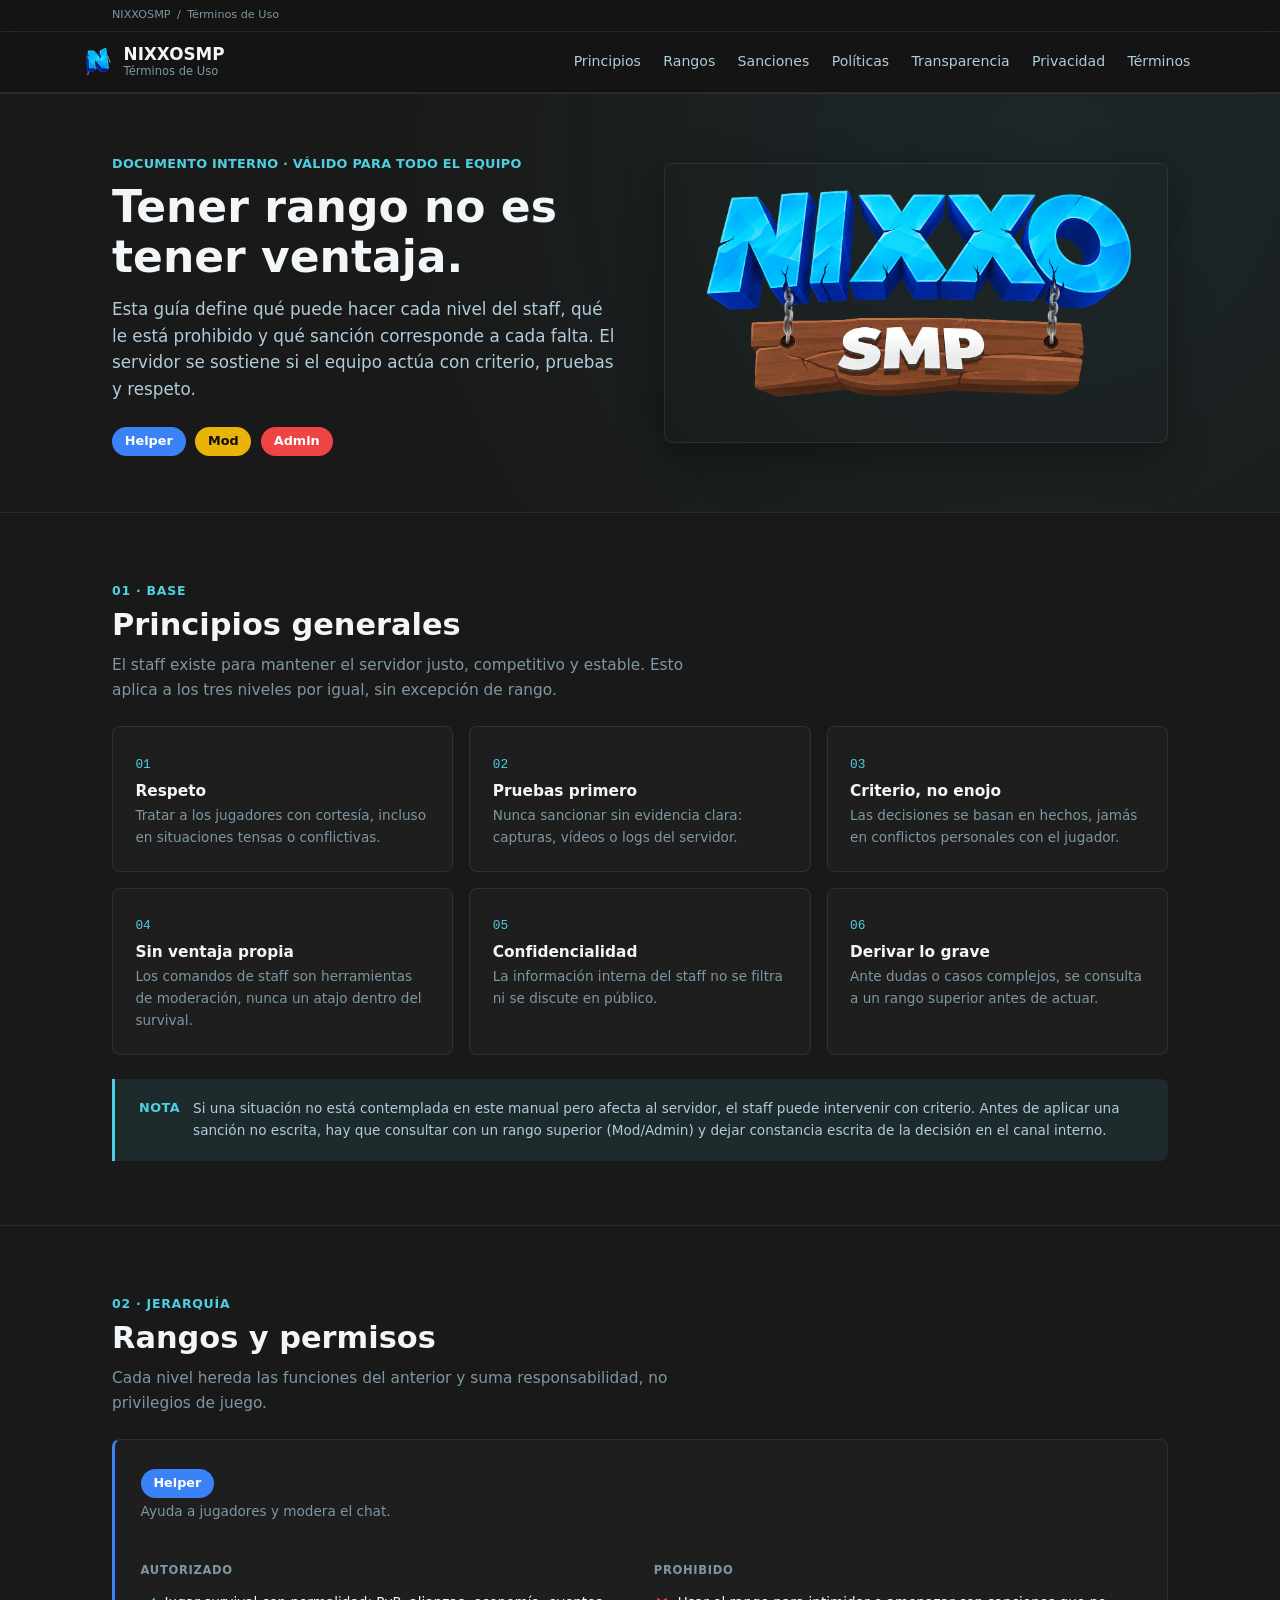
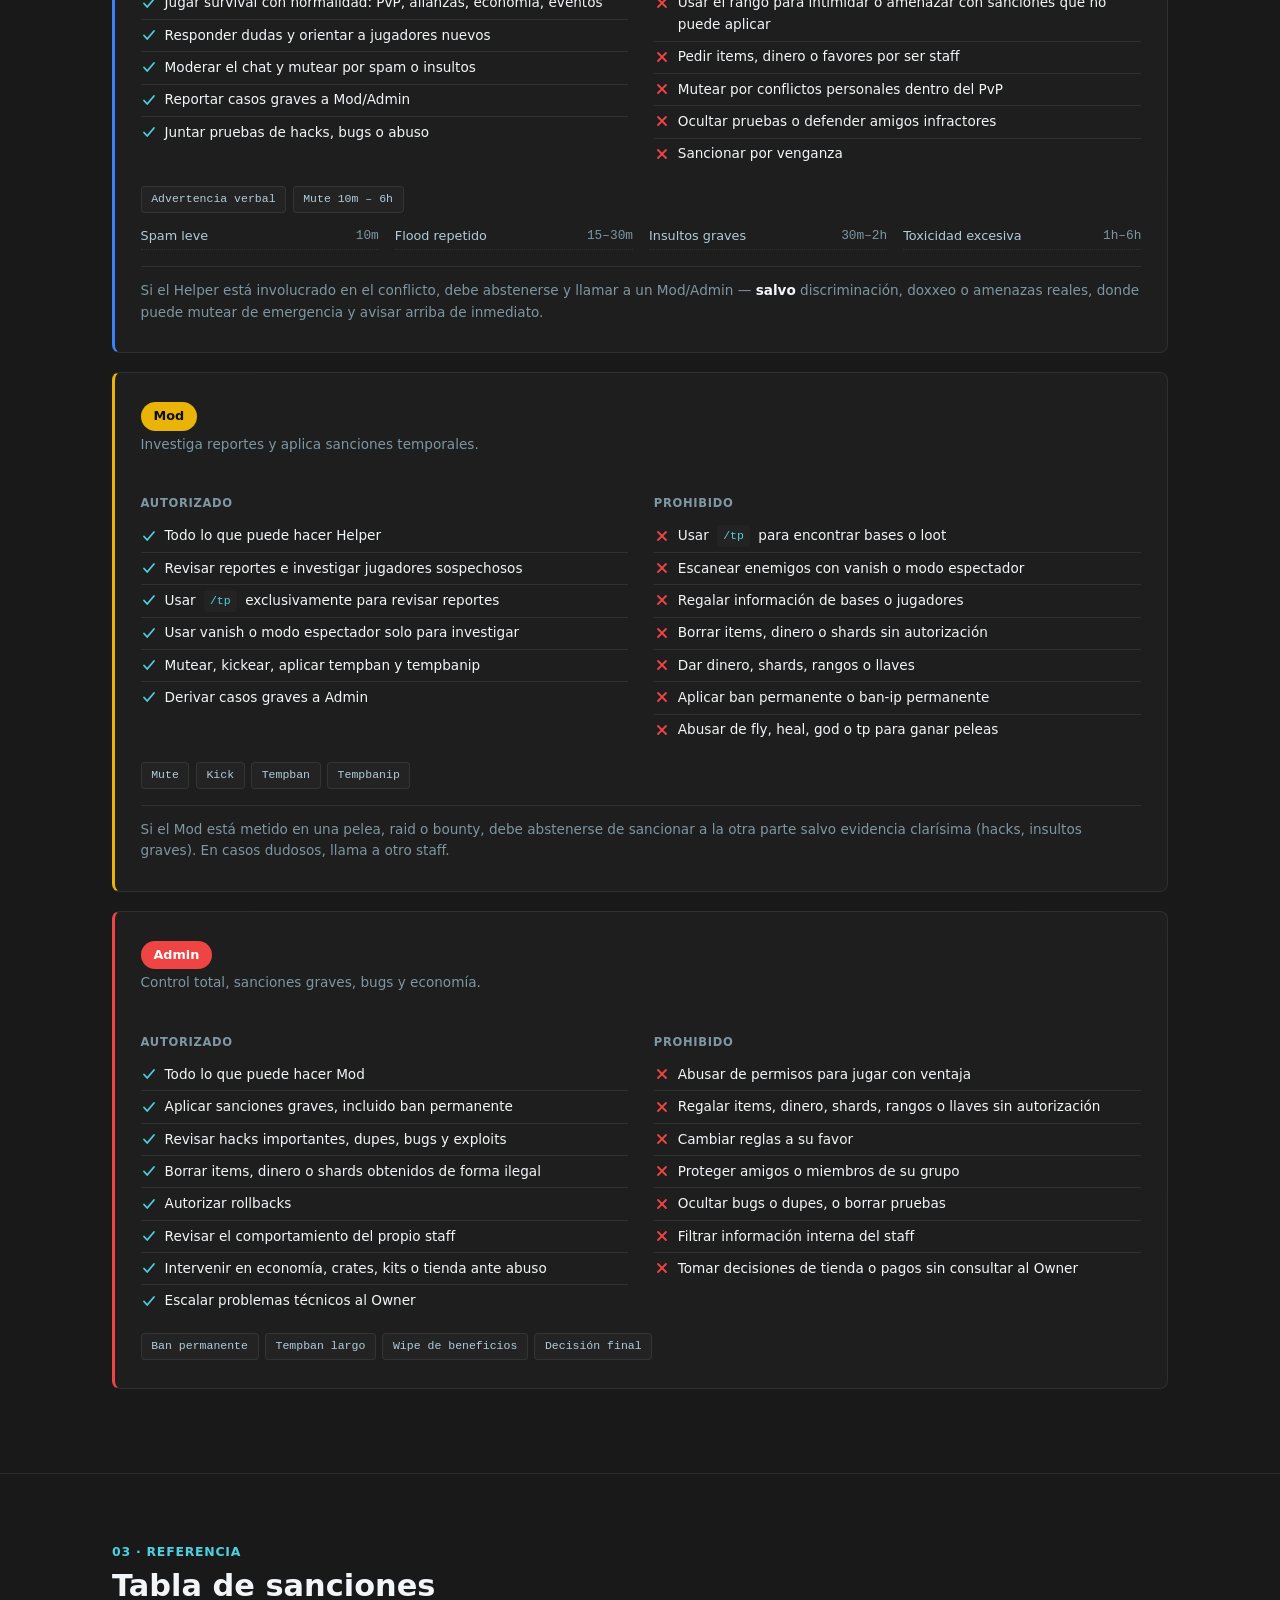
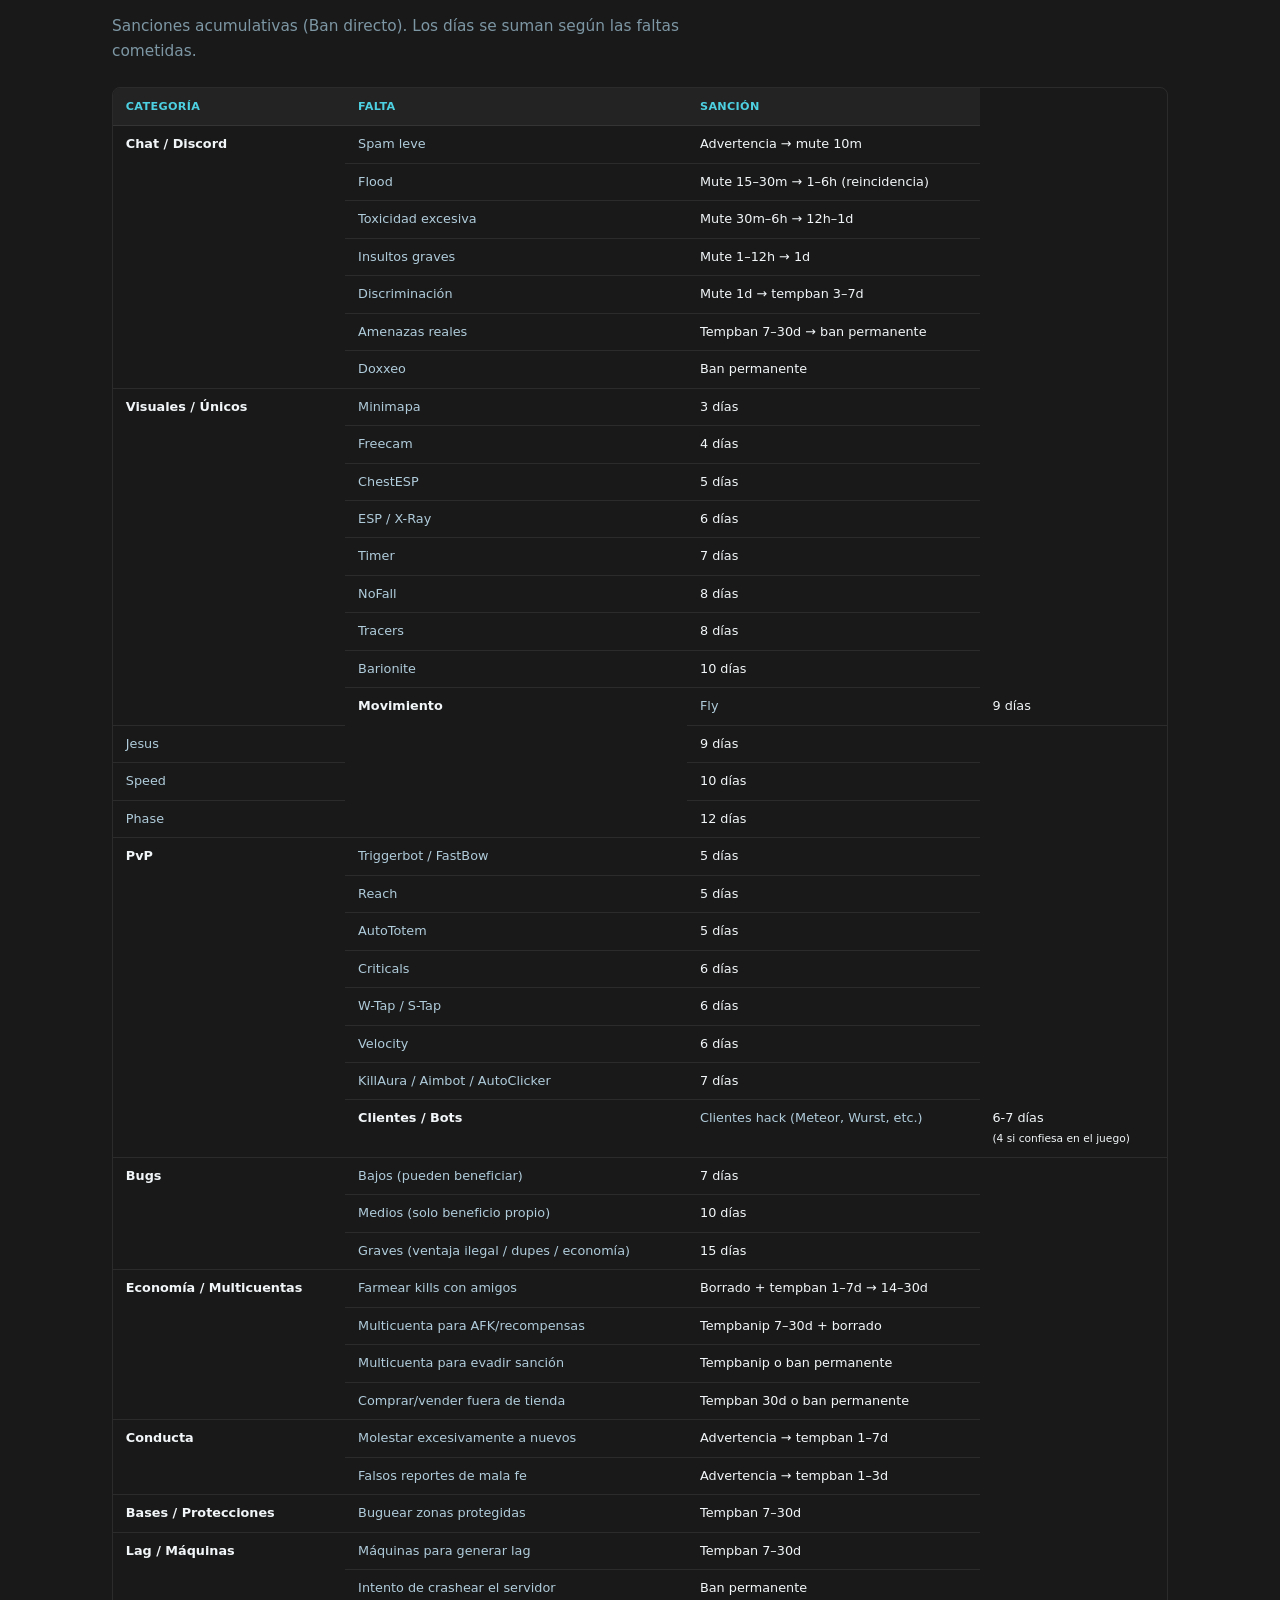
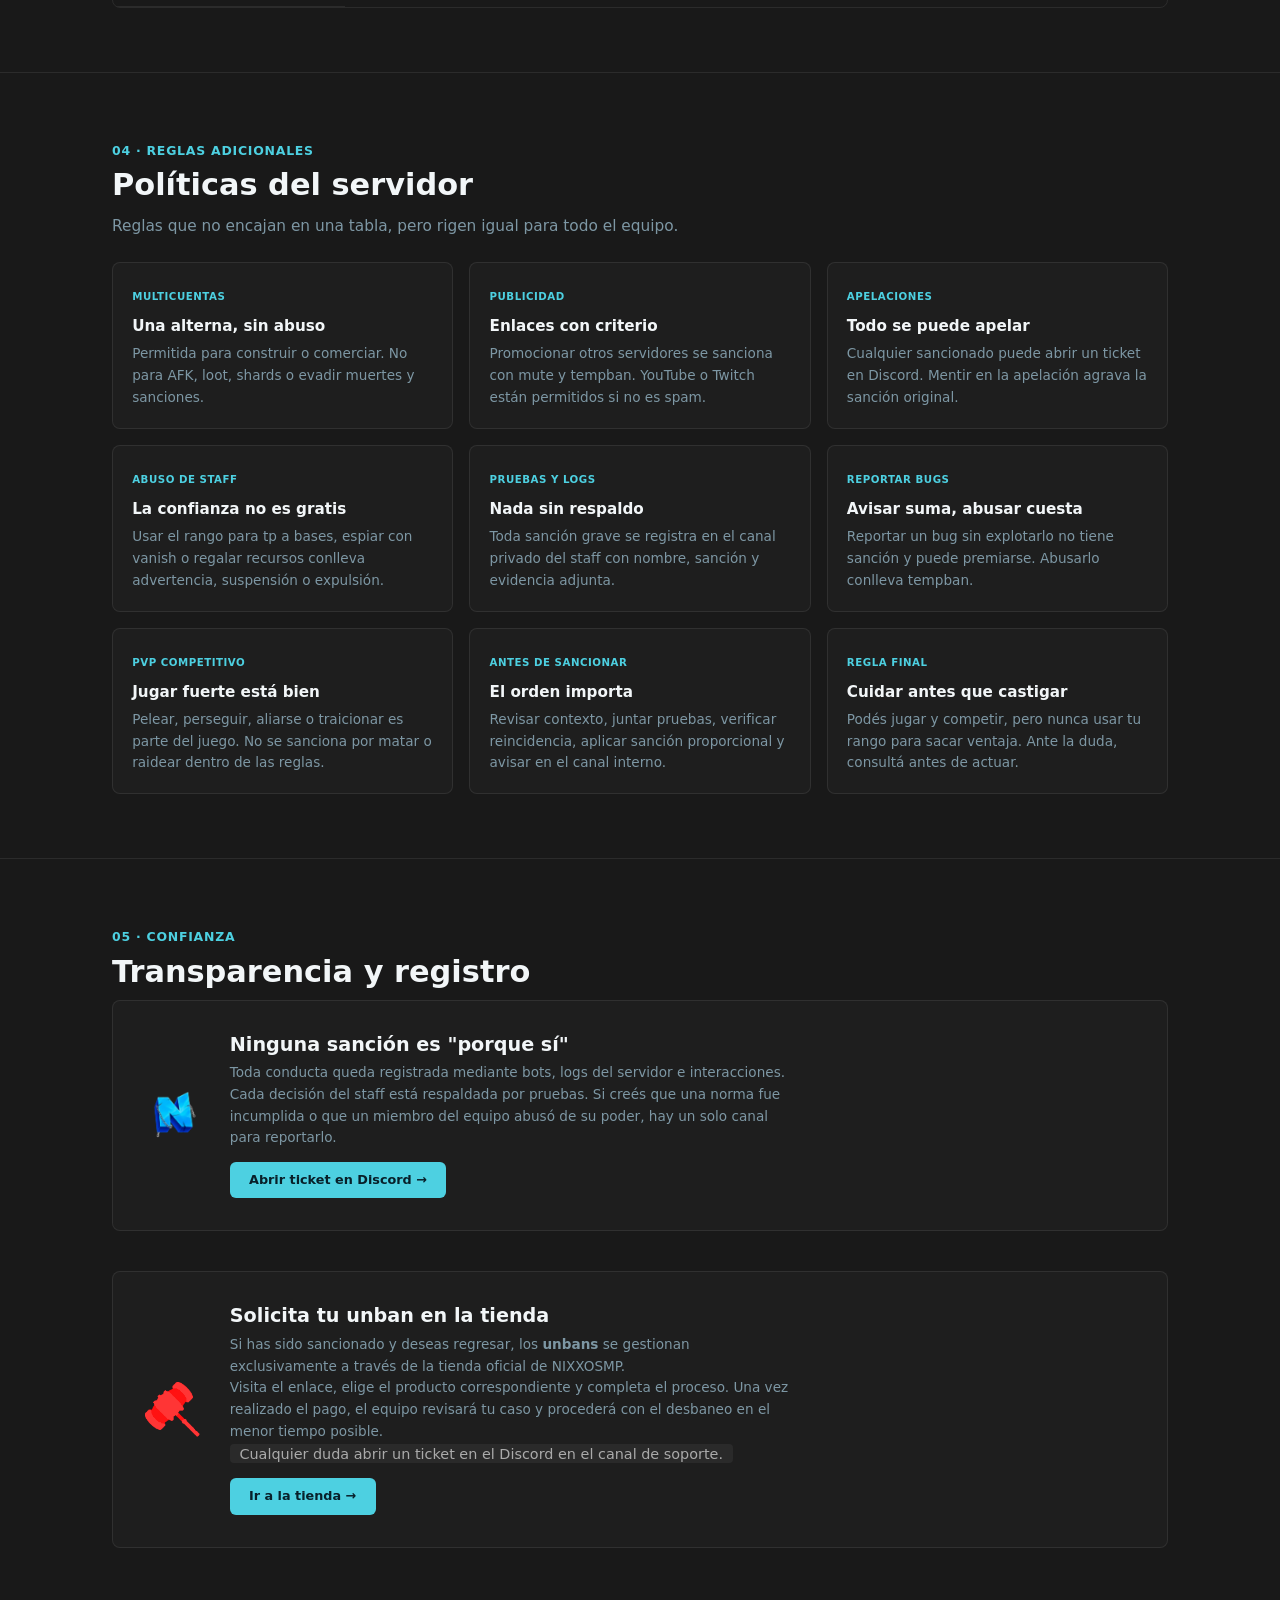
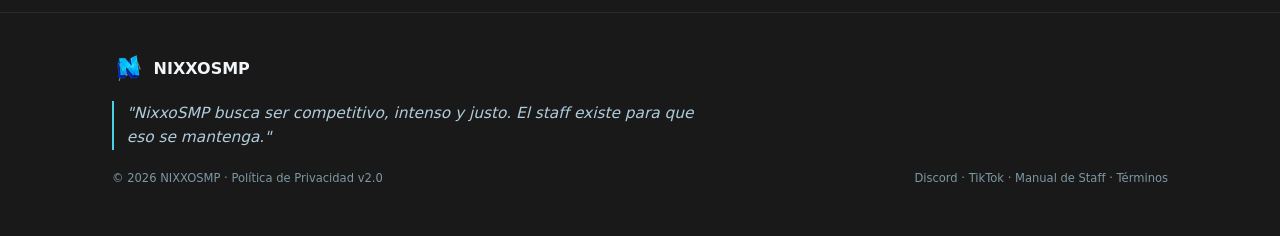
==== commit 47caeff1: "fix: footer y header arreglado con sus urls correctas" ====
--- a/index.html
+++ b/index.html
@@ -12,24 +12,25 @@
 
 <header id="siteHeader">
     <div class="crumb">
-        <div class="wrap"><a href="#top">NIXXOSMP</a> / <span>Staff</span> / <span>Manual</span></div>
+        <div class="wrap"><a href="index.html">NIXXOSMP</a> / <span>Términos de Uso</span></div>
     </div>
     <div class="wrap navbar">
-        <a class="brand" href="#top">
+        <a class="brand" href="index.html">
             <img src="assets/images/nixxo.png" alt="Logo NIXXOSMP" width="34" height="34" />
             <span class="txt">
                 <b>NIXXOSMP</b>
-                <span>Manual de Staff</span>
+                <span>Términos de Uso</span>
             </span>
         </a>
         <button class="navtoggle" id="navToggle" aria-label="Abrir menú">≡</button>
         <nav class="links" id="navLinks">
-            <a href="#principios">Principios</a>
-            <a href="#rangos">Rangos</a>
-            <a href="#sanciones">Sanciones</a>
-            <a href="#politicas">Políticas</a>
-            <a href="#transparencia">Transparencia</a>
+            <a href="index.html#principios">Principios</a>
+            <a href="index.html#rangos">Rangos</a>
+            <a href="index.html#sanciones">Sanciones</a>
+            <a href="index.html#politicas">Políticas</a>
+            <a href="index.html#transparencia">Transparencia</a>
             <a href="politica.html">Privacidad</a>
+            <a href="terminos.html" class="active">Términos</a>
         </nav>
     </div>
 </header>
@@ -363,11 +364,12 @@
         </div>
         <p class="quote">"NixxoSMP busca ser competitivo, intenso y justo. El staff existe para que eso se mantenga."</p>
         <div class="foot-row">
-            <span>© 2026 NIXXOSMP · Manual de staff v1.0</span>
+            <span>© 2026 NIXXOSMP · Política de Privacidad v2.0</span>
             <span>
-                <a href="https://discord.gg/StcsUrSEfm" target="_blank" rel="noopener">Discord</a> ·
-                <a href="https://www.tiktok.com/@nixxooficial" target="_blank" rel="noopener">TikTok</a> ·
-                <a href="politica.html">Política de Privacidad</a>
+                <a href="https://discord.gg/StcsUrSEfm" target="_blank">Discord</a> ·
+                <a href="https://www.tiktok.com/@nixxooficial" target="_blank">TikTok</a> ·
+                <a href="index.html">Manual de Staff</a> ·
+                <a href="terminos.html">Términos</a> 
             </span>
         </div>
     </div>
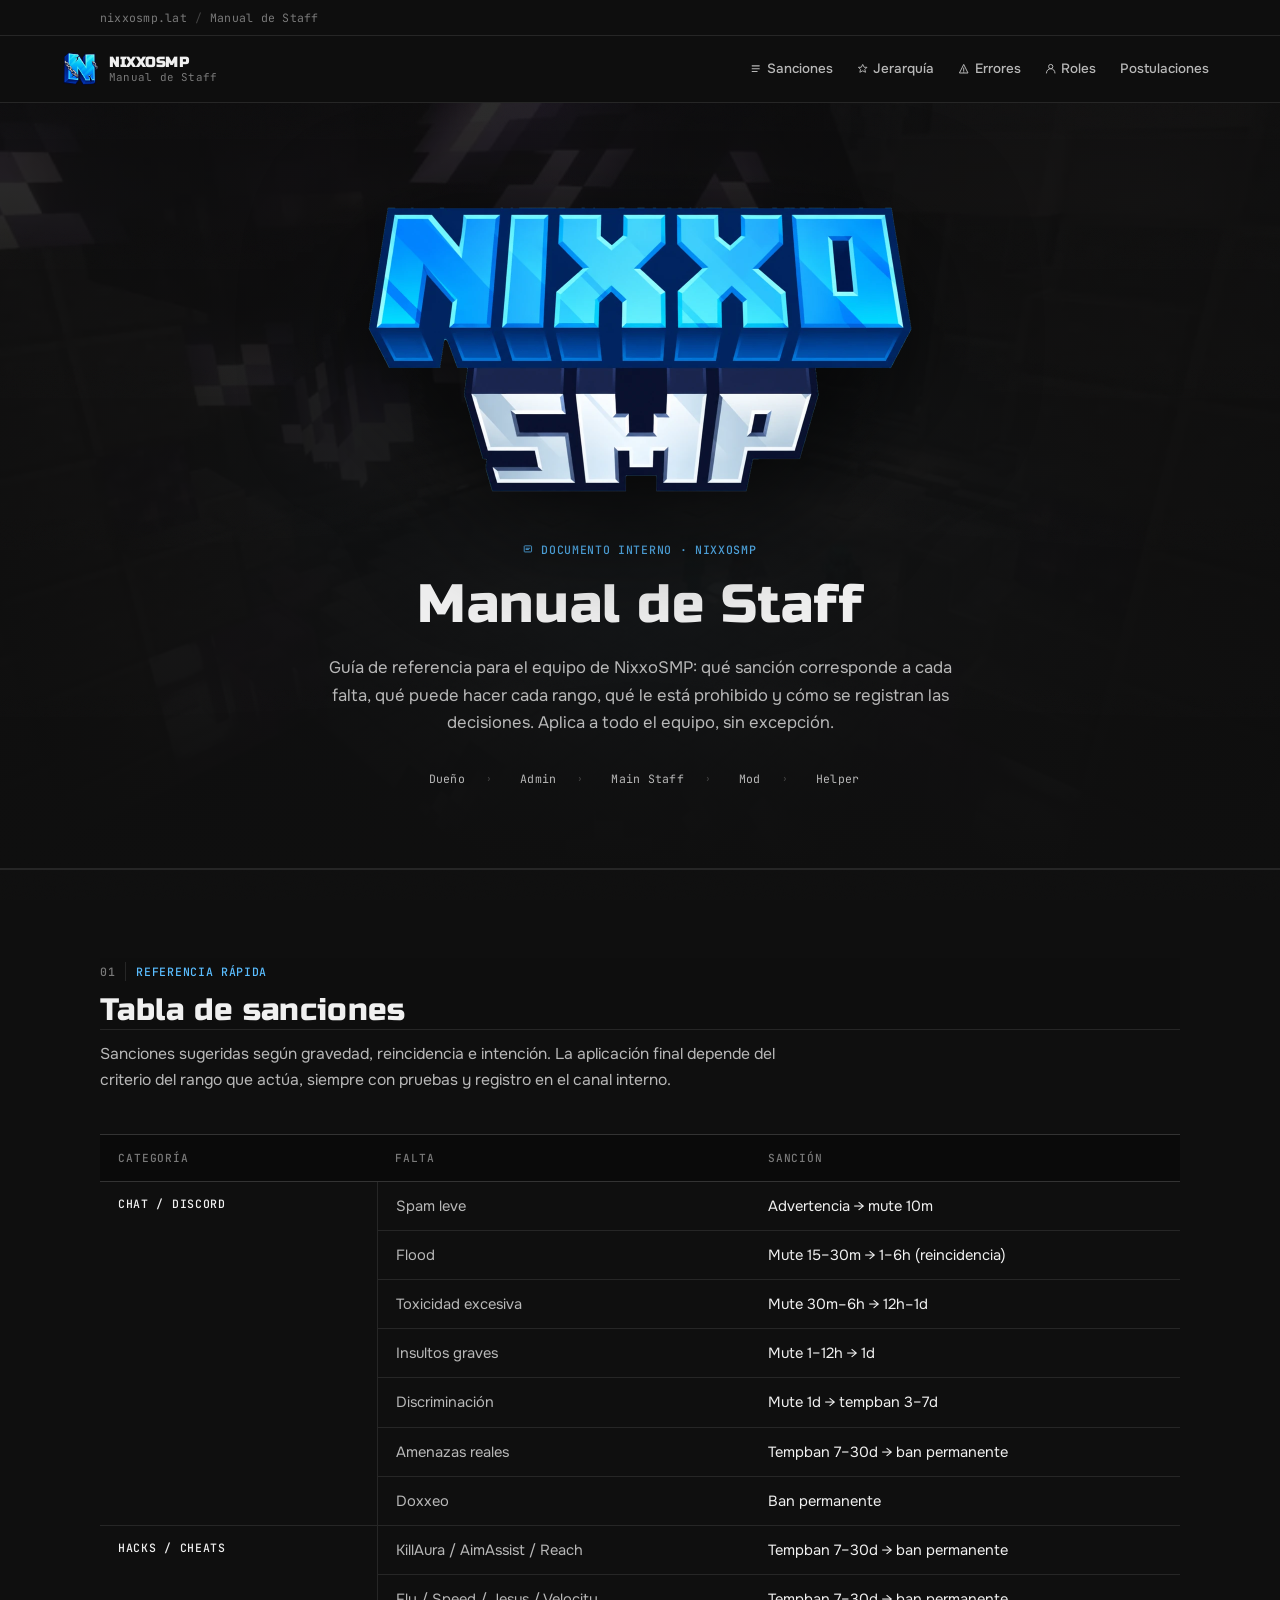
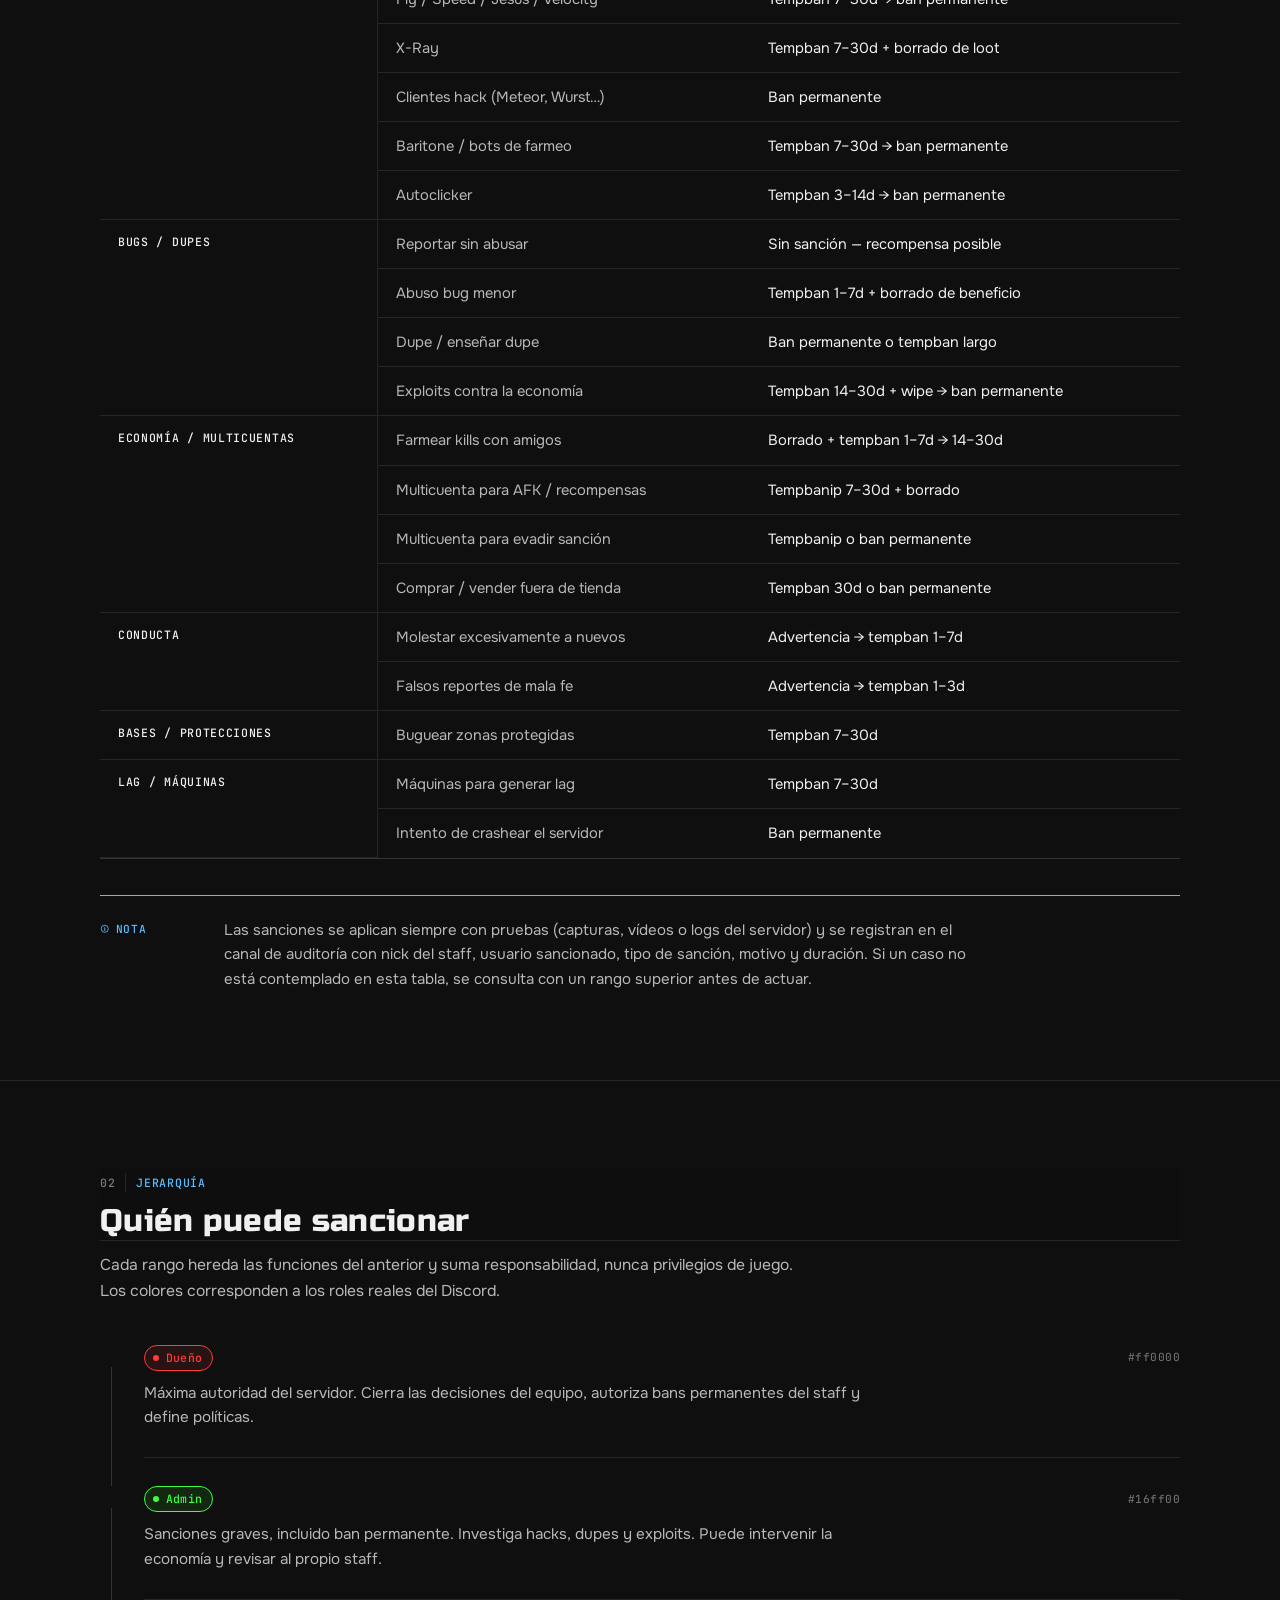
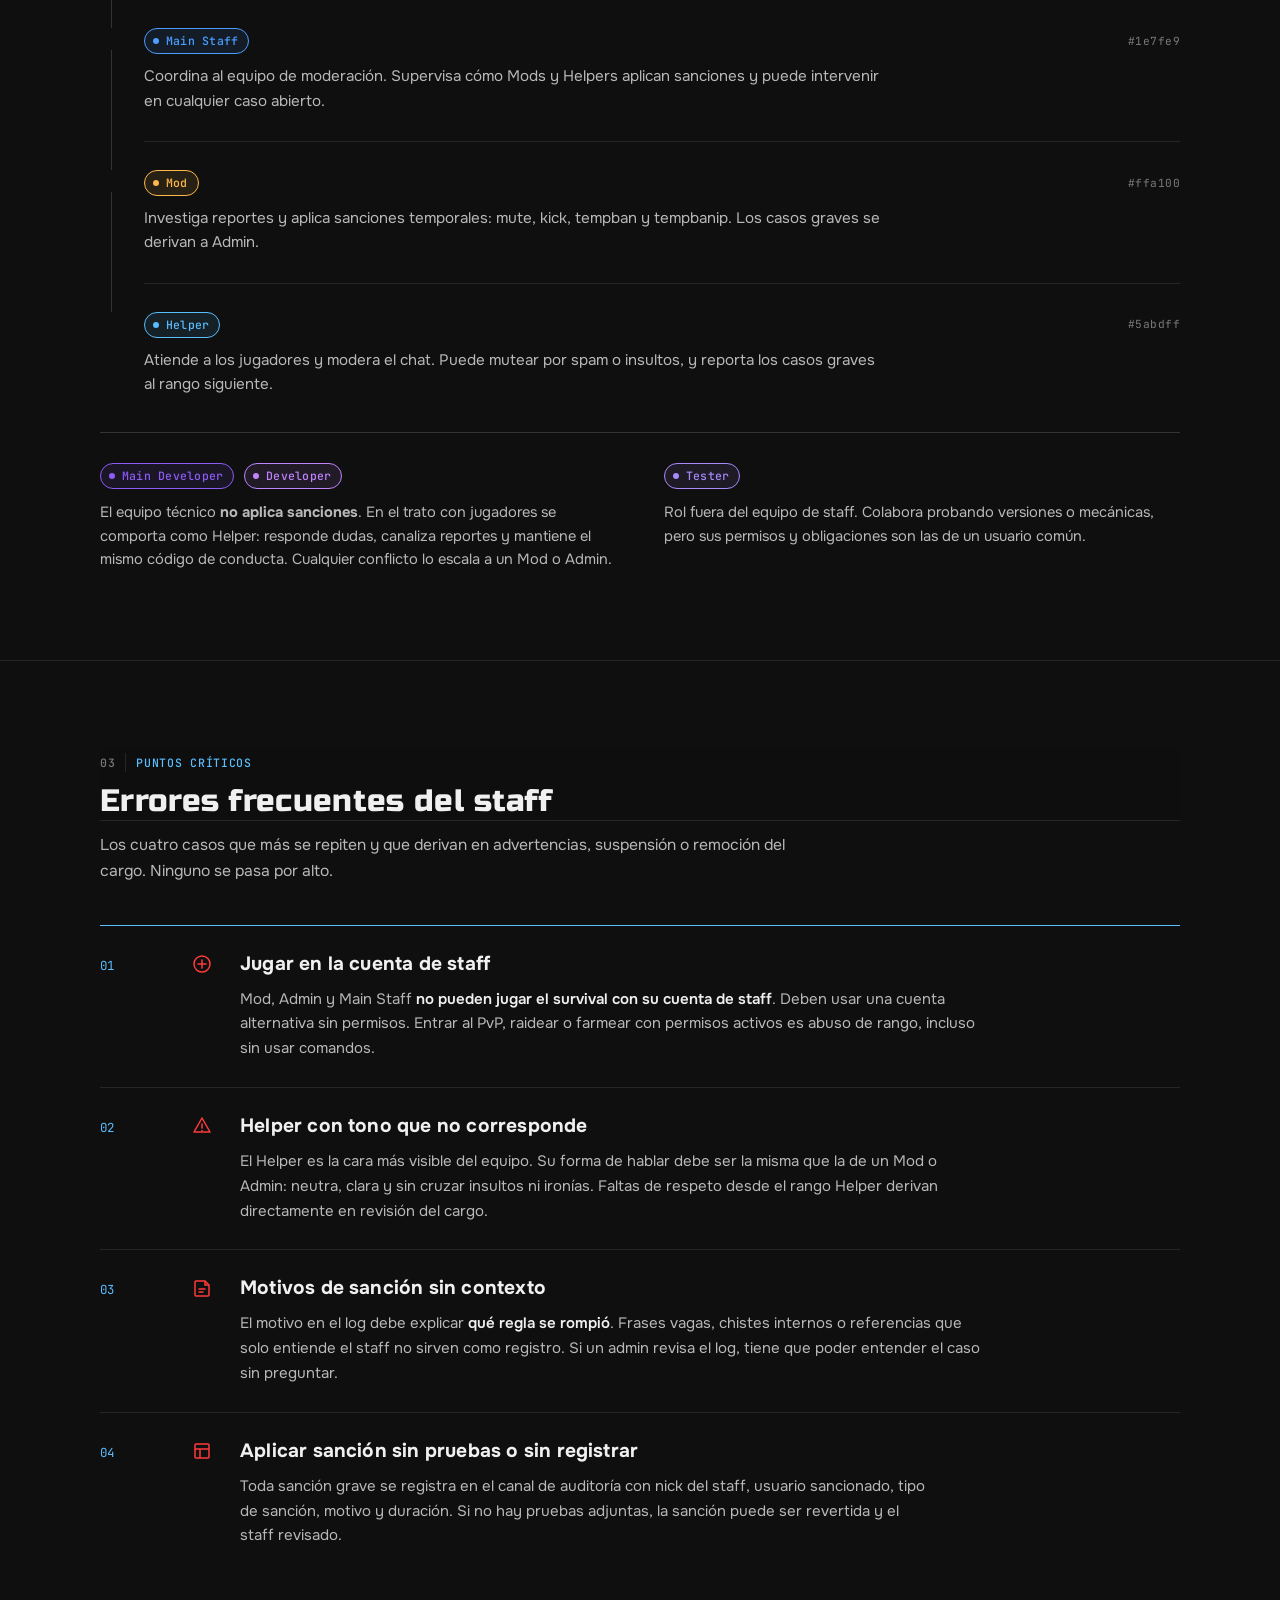
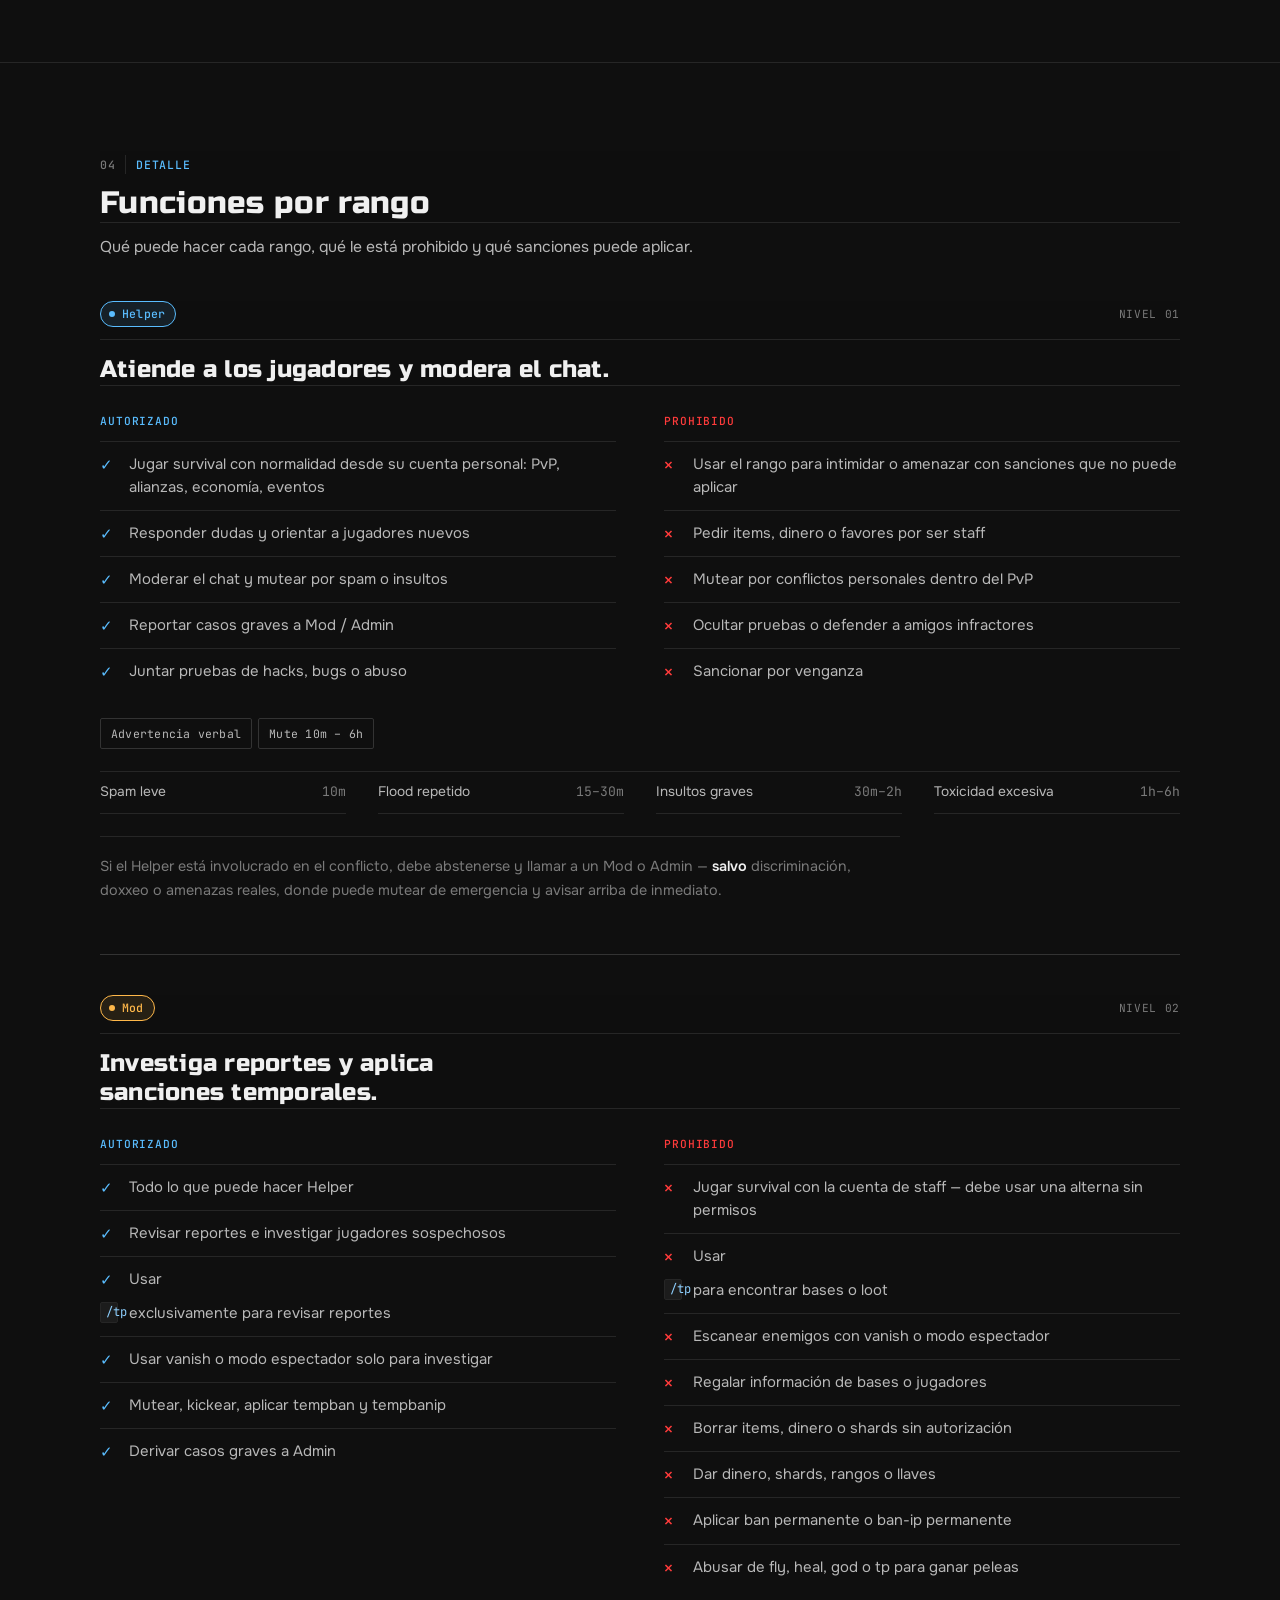
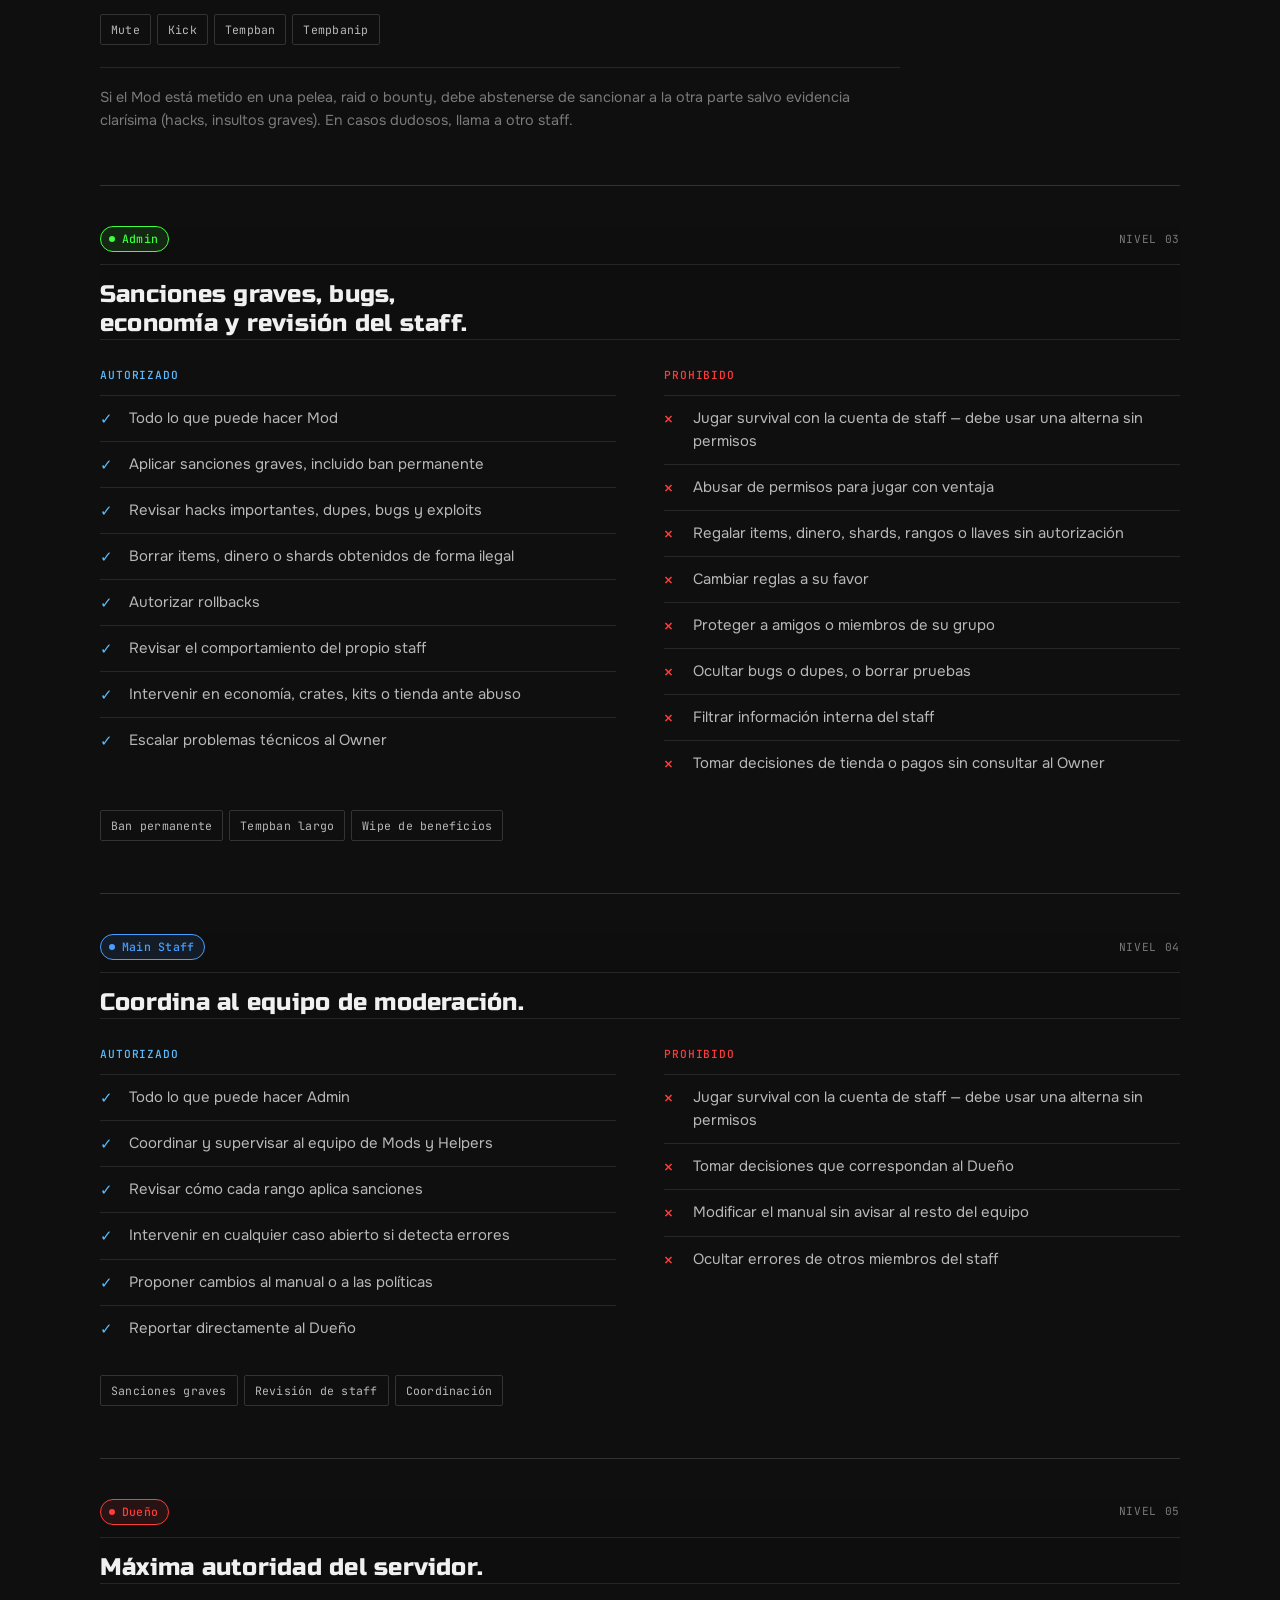
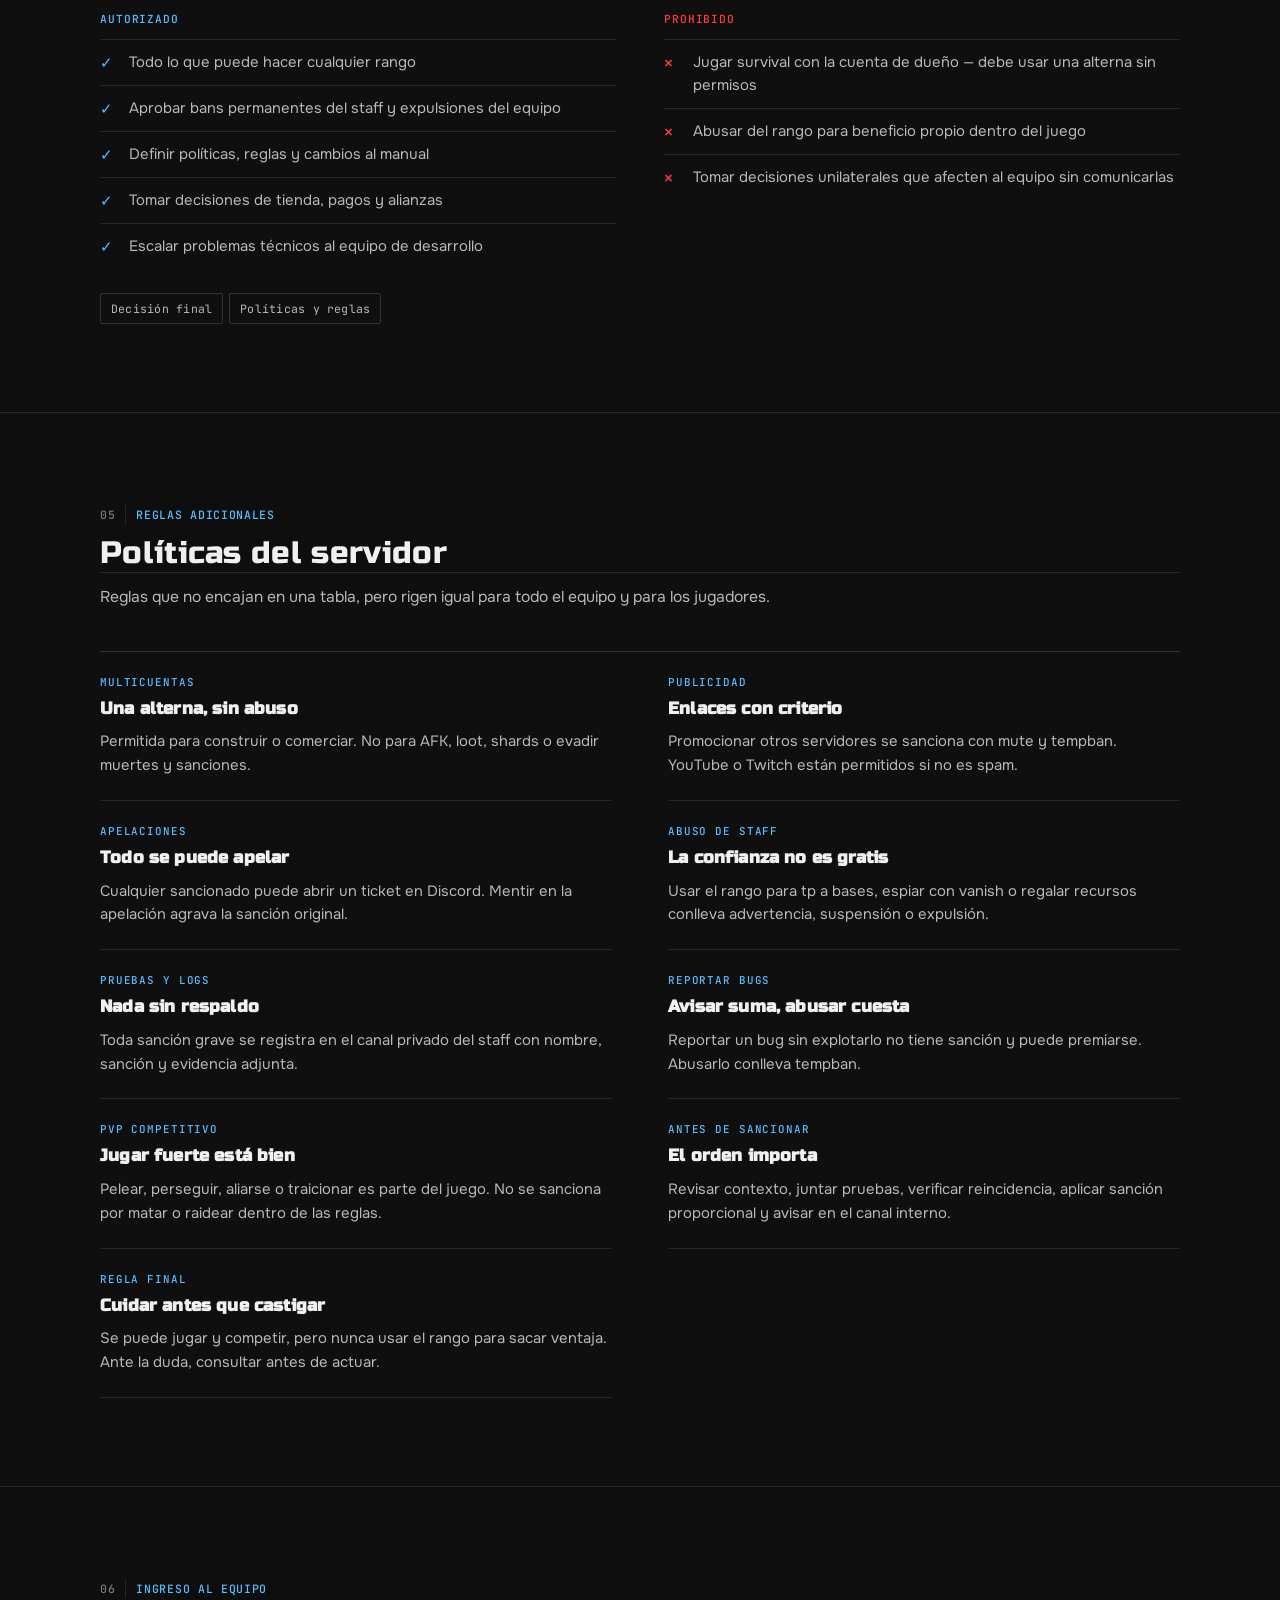
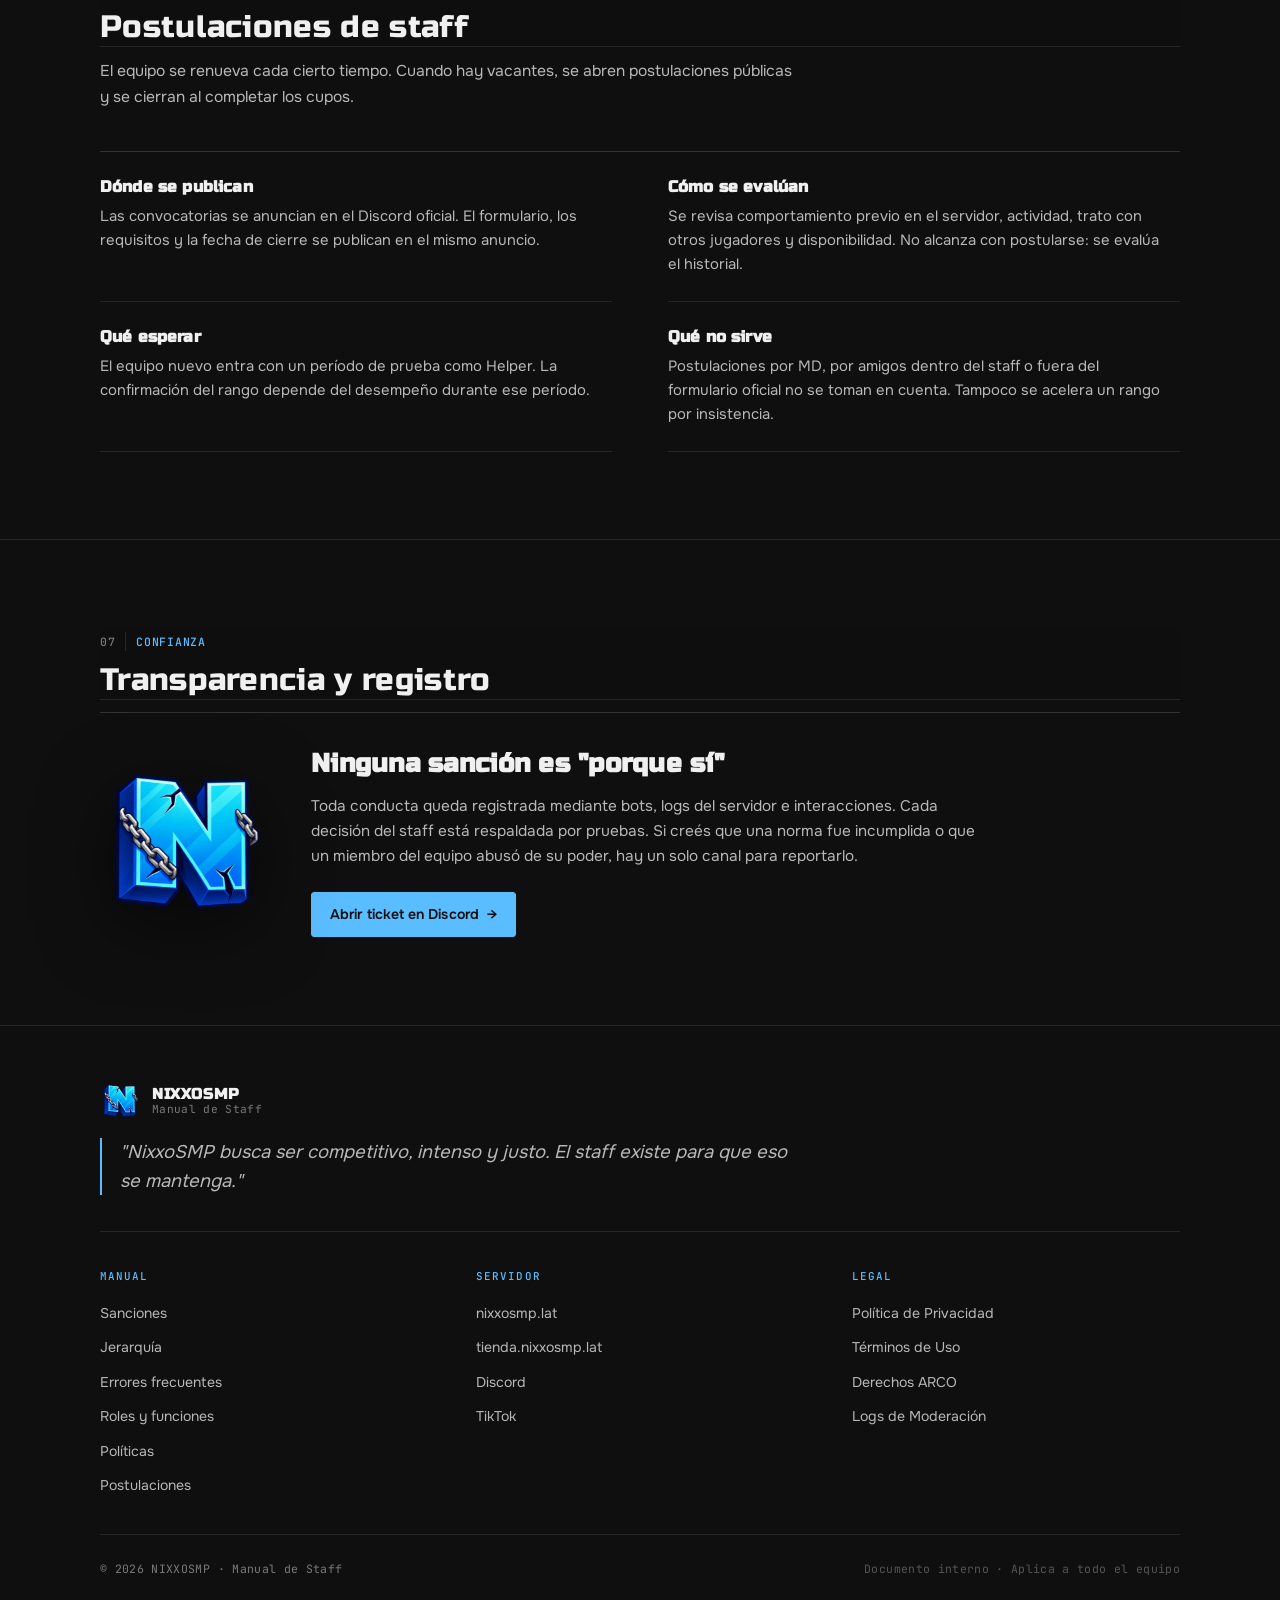
==== commit 75ea655b: "Rediseño completo: sistema Impeccable, WebP, política y términos" ====
--- a/index.html
+++ b/index.html
@@ -1,378 +1,695 @@
 <!DOCTYPE html>
 <html lang="es">
 <head>
-    <meta charset="UTF-8" />
-    <meta name="viewport" content="width=device-width, initial-scale=1.0" />
-    <title>Manual de Staff · NIXXOSMP</title>
-    <meta name="description" content="Manual interno de staff de NIXXOSMP: rangos, permisos, sanciones y políticas del servidor." />
-    <link rel="icon" type="image/png" href="assets/images/nixxo.png" />
-    <link rel="stylesheet" href="assets/css/style.css" />
+<meta charset="UTF-8" />
+<meta name="viewport" content="width=device-width, initial-scale=1.0" />
+<title>Manual de Staff · NIXXOSMP</title>
+<meta name="description" content="Manual interno de staff de NIXXOSMP: tabla de sanciones, jerarquía de roles, funciones por rango y políticas del servidor." />
+<meta name="theme-color" content="#0f0f0f" />
+<link rel="preload" as="image" href="assets/images/nixxo_banner.webp">
+<link rel="preload" as="image" href="assets/images/fondo2.webp">
+<link rel="preload" as="image" href="assets/images/nixxo_logo.webp">
+<link rel="preload" as="image" href="assets/images/nixxo_banner.webp">
+
+<link rel="preconnect" href="https://fonts.googleapis.com">
+<link rel="preconnect" href="https://fonts.gstatic.com" crossorigin>
+<link href="https://fonts.googleapis.com/css2?family=Russo+One&family=Onest:wght@400;500;700&family=JetBrains+Mono:wght@400;500;700&display=swap" rel="stylesheet">
+
+<link rel="stylesheet" href="assets/css/style.css" />
 </head>
 <body>
 
+<!-- Barra de progreso de lectura -->
+<div class="read-progress" aria-hidden="true"><span id="readBar"></span></div>
+
 <header id="siteHeader">
-    <div class="crumb">
-        <div class="wrap"><a href="index.html">NIXXOSMP</a> / <span>Términos de Uso</span></div>
+  <div class="crumb">
+    <div class="wrap">
+      <a href="https://www.nixxosmp.lat" target="_blank" rel="noopener">nixxosmp.lat</a>
+      <span class="sep">/</span>
+      <span>Manual de Staff</span>
     </div>
-    <div class="wrap navbar">
-        <a class="brand" href="index.html">
-            <img src="assets/images/nixxo.png" alt="Logo NIXXOSMP" width="34" height="34" />
-            <span class="txt">
-                <b>NIXXOSMP</b>
-                <span>Términos de Uso</span>
-            </span>
-        </a>
-        <button class="navtoggle" id="navToggle" aria-label="Abrir menú">≡</button>
-        <nav class="links" id="navLinks">
-            <a href="index.html#principios">Principios</a>
-            <a href="index.html#rangos">Rangos</a>
-            <a href="index.html#sanciones">Sanciones</a>
-            <a href="index.html#politicas">Políticas</a>
-            <a href="index.html#transparencia">Transparencia</a>
-            <a href="politica.html">Privacidad</a>
-            <a href="terminos.html" class="active">Términos</a>
-        </nav>
+  </div>
+  <div class="wrap navbar">
+    <a class="brand" href="#top" aria-label="Inicio del manual">
+      <img src="assets/images/nixxo_logo.webp" alt="" width="30" height="30" />
+      <span class="txt">
+        <b>NIXXOSMP</b>
+        <span>Manual de Staff</span>
+      </span>
+    </a>
+    <button class="navtoggle" id="navToggle" aria-label="Abrir menú" aria-expanded="false" aria-controls="navLinks">
+      <span class="bars" aria-hidden="true"></span>
+    </button>
+    <nav class="links" id="navLinks" aria-label="Secciones del manual">
+      <a href="#sanciones">
+        <svg class="icon icon-sm" viewBox="0 0 16 16" fill="none" aria-hidden="true"><path d="M3 4h10M3 8h10M3 12h7" stroke="currentColor" stroke-width="1.5" stroke-linecap="round"/></svg>
+        Sanciones
+      </a>
+      <a href="#jerarquia">
+        <svg class="icon icon-sm" viewBox="0 0 16 16" fill="none" aria-hidden="true"><path d="M8 2l2 4h4l-3 3 1 4-4-2-4 2 1-4-3-3h4l2-4z" stroke="currentColor" stroke-width="1.3" stroke-linejoin="round"/></svg>
+        Jerarquía
+      </a>
+      <a href="#errores">
+        <svg class="icon icon-sm" viewBox="0 0 16 16" fill="none" aria-hidden="true"><path d="M8 2l6 12H2L8 2z" stroke="currentColor" stroke-width="1.4" stroke-linejoin="round"/><path d="M8 7v4M8 12.5v.5" stroke="currentColor" stroke-width="1.4" stroke-linecap="round"/></svg>
+        Errores
+      </a>
+      <a href="#roles">
+        <svg class="icon icon-sm" viewBox="0 0 16 16" fill="none" aria-hidden="true"><circle cx="8" cy="5" r="3" stroke="currentColor" stroke-width="1.4"/><path d="M2 14c0-3.3 2.7-6 6-6s6 2.7 6 6" stroke="currentColor" stroke-width="1.4" stroke-linecap="round"/></svg>
+        Roles
+      </a>
+      <a href="#postulaciones">Postulaciones</a>
+    </nav>
+  </div>
+</header>
+
+<main>
+
+<!-- ============================================================
+     HERO
+============================================================ -->
+<section class="hero" id="top">
+  <div class="hero-bg" style="background-image:url('assets/images/fondo2.webp')" aria-hidden="true"></div>
+  <div class="hero-glow" aria-hidden="true"></div>
+
+  <div class="wrap hero-inner">
+    <figure class="hero-logo">
+      <img src="assets/images/nixxo_banner.webp" alt="NixxoSMP" width="560" height="560" fetchpriority="high" />
+    </figure>
+
+    <span class="eyebrow">
+      <svg class="icon icon-sm" viewBox="0 0 16 16" fill="none" aria-hidden="true"><path d="M2 12V4a1 1 0 011-1h10a1 1 0 011 1v8a1 1 0 01-1 1H3a1 1 0 01-1-1z" stroke="currentColor" stroke-width="1.4"/><path d="M5 7h6M5 9h4" stroke="currentColor" stroke-width="1.4" stroke-linecap="round"/></svg>
+      Documento interno · NixxoSMP
+    </span>
+
+    <h1>Manual de Staff</h1>
+
+    <p class="lead">Guía de referencia para el equipo de NixxoSMP: qué sanción corresponde a cada falta, qué puede hacer cada rango, qué le está prohibido y cómo se registran las decisiones. Aplica a todo el equipo, sin excepción.</p>
+
+    <ul class="chain" aria-label="Jerarquía del staff">
+      <li><span class="dot owner"></span>Dueño</li>
+      <li><span class="dot admin"></span>Admin</li>
+      <li><span class="dot mainstaff"></span>Main Staff</li>
+      <li><span class="dot mod"></span>Mod</li>
+      <li><span class="dot helper"></span>Helper</li>
+    </ul>
+  </div>
+</section>
+
+<!-- ============================================================
+     01 · TABLA DE SANCIONES
+============================================================ -->
+<section id="sanciones" class="reveal has-bg" data-bg="survival">
+  <div class="wrap">
+    <header class="section-head">
+      <span class="kicker"><span class="num">01</span> Referencia rápida</span>
+      <h2>Tabla de sanciones</h2>
+    </header>
+    <p class="section-sub">Sanciones sugeridas según gravedad, reincidencia e intención. La aplicación final depende del criterio del rango que actúa, siempre con pruebas y registro en el canal interno.</p>
+
+    <div class="table-wrap">
+      <table class="sanciones">
+        <thead>
+          <tr>
+            <th scope="col">Categoría</th>
+            <th scope="col">Falta</th>
+            <th scope="col">Sanción</th>
+          </tr>
+        </thead>
+        <tbody>
+          <tr><td class="cat" rowspan="7">Chat / Discord</td><td>Spam leve</td><td class="sancion">Advertencia → mute 10m</td></tr>
+          <tr><td>Flood</td><td class="sancion">Mute 15–30m → 1–6h (reincidencia)</td></tr>
+          <tr><td>Toxicidad excesiva</td><td class="sancion">Mute 30m–6h → 12h–1d</td></tr>
+          <tr><td>Insultos graves</td><td class="sancion">Mute 1–12h → 1d</td></tr>
+          <tr><td>Discriminación</td><td class="sancion">Mute 1d → tempban 3–7d</td></tr>
+          <tr><td>Amenazas reales</td><td class="sancion">Tempban 7–30d → ban permanente</td></tr>
+          <tr><td>Doxxeo</td><td class="sancion">Ban permanente</td></tr>
+
+          <tr><td class="cat" rowspan="6">Hacks / Cheats</td><td>KillAura / AimAssist / Reach</td><td class="sancion">Tempban 7–30d → ban permanente</td></tr>
+          <tr><td>Fly / Speed / Jesus / Velocity</td><td class="sancion">Tempban 7–30d → ban permanente</td></tr>
+          <tr><td>X-Ray</td><td class="sancion">Tempban 7–30d + borrado de loot</td></tr>
+          <tr><td>Clientes hack (Meteor, Wurst…)</td><td class="sancion">Ban permanente</td></tr>
+          <tr><td>Baritone / bots de farmeo</td><td class="sancion">Tempban 7–30d → ban permanente</td></tr>
+          <tr><td>Autoclicker</td><td class="sancion">Tempban 3–14d → ban permanente</td></tr>
+
+          <tr><td class="cat" rowspan="4">Bugs / Dupes</td><td>Reportar sin abusar</td><td class="sancion">Sin sanción — recompensa posible</td></tr>
+          <tr><td>Abuso bug menor</td><td class="sancion">Tempban 1–7d + borrado de beneficio</td></tr>
+          <tr><td>Dupe / enseñar dupe</td><td class="sancion">Ban permanente o tempban largo</td></tr>
+          <tr><td>Exploits contra la economía</td><td class="sancion">Tempban 14–30d + wipe → ban permanente</td></tr>
+
+          <tr><td class="cat" rowspan="4">Economía / Multicuentas</td><td>Farmear kills con amigos</td><td class="sancion">Borrado + tempban 1–7d → 14–30d</td></tr>
+          <tr><td>Multicuenta para AFK / recompensas</td><td class="sancion">Tempbanip 7–30d + borrado</td></tr>
+          <tr><td>Multicuenta para evadir sanción</td><td class="sancion">Tempbanip o ban permanente</td></tr>
+          <tr><td>Comprar / vender fuera de tienda</td><td class="sancion">Tempban 30d o ban permanente</td></tr>
+
+          <tr><td class="cat" rowspan="2">Conducta</td><td>Molestar excesivamente a nuevos</td><td class="sancion">Advertencia → tempban 1–7d</td></tr>
+          <tr><td>Falsos reportes de mala fe</td><td class="sancion">Advertencia → tempban 1–3d</td></tr>
+
+          <tr><td class="cat">Bases / Protecciones</td><td>Buguear zonas protegidas</td><td class="sancion">Tempban 7–30d</td></tr>
+
+          <tr><td class="cat" rowspan="2">Lag / Máquinas</td><td>Máquinas para generar lag</td><td class="sancion">Tempban 7–30d</td></tr>
+          <tr><td>Intento de crashear el servidor</td><td class="sancion">Ban permanente</td></tr>
+        </tbody>
+      </table>
     </div>
-</header>
-
-<section class="hero" id="top">
-    <div class="wrap grid">
+
+    <aside class="callout">
+      <span class="label">
+        <svg class="icon icon-sm" viewBox="0 0 16 16" fill="none" aria-hidden="true"><circle cx="8" cy="8" r="6" stroke="currentColor" stroke-width="1.4"/><path d="M8 7v4M8 5.2v.2" stroke="currentColor" stroke-width="1.5" stroke-linecap="round"/></svg>
+        Nota
+      </span>
+      <p>Las sanciones se aplican siempre con pruebas (capturas, vídeos o logs del servidor) y se registran en el canal de auditoría con nick del staff, usuario sancionado, tipo de sanción, motivo y duración. Si un caso no está contemplado en esta tabla, se consulta con un rango superior antes de actuar.</p>
+    </aside>
+  </div>
+</section>
+
+<!-- ============================================================
+     02 · JERARQUÍA
+============================================================ -->
+<section id="jerarquia" class="reveal has-bg" data-bg="practice">
+  <div class="wrap">
+    <header class="section-head">
+      <span class="kicker"><span class="num">02</span> Jerarquía</span>
+      <h2>Quién puede sancionar</h2>
+    </header>
+    <p class="section-sub">Cada rango hereda las funciones del anterior y suma responsabilidad, nunca privilegios de juego. Los colores corresponden a los roles reales del Discord.</p>
+
+    <ol class="hierarchy">
+      <li class="h-item" data-role="owner">
+        <div class="h-marker"><span class="dot owner"></span><span class="h-line"></span></div>
+        <div class="h-body">
+          <div class="h-head">
+            <span class="role-pill owner">Dueño</span>
+            <span class="h-code">#ff0000</span>
+          </div>
+          <p class="h-desc">Máxima autoridad del servidor. Cierra las decisiones del equipo, autoriza bans permanentes del staff y define políticas.</p>
+        </div>
+      </li>
+      <li class="h-item" data-role="admin">
+        <div class="h-marker"><span class="dot admin"></span><span class="h-line"></span></div>
+        <div class="h-body">
+          <div class="h-head">
+            <span class="role-pill admin">Admin</span>
+            <span class="h-code">#16ff00</span>
+          </div>
+          <p class="h-desc">Sanciones graves, incluido ban permanente. Investiga hacks, dupes y exploits. Puede intervenir la economía y revisar al propio staff.</p>
+        </div>
+      </li>
+      <li class="h-item" data-role="mainstaff">
+        <div class="h-marker"><span class="dot mainstaff"></span><span class="h-line"></span></div>
+        <div class="h-body">
+          <div class="h-head">
+            <span class="role-pill mainstaff">Main Staff</span>
+            <span class="h-code">#1e7fe9</span>
+          </div>
+          <p class="h-desc">Coordina al equipo de moderación. Supervisa cómo Mods y Helpers aplican sanciones y puede intervenir en cualquier caso abierto.</p>
+        </div>
+      </li>
+      <li class="h-item" data-role="mod">
+        <div class="h-marker"><span class="dot mod"></span><span class="h-line"></span></div>
+        <div class="h-body">
+          <div class="h-head">
+            <span class="role-pill mod">Mod</span>
+            <span class="h-code">#ffa100</span>
+          </div>
+          <p class="h-desc">Investiga reportes y aplica sanciones temporales: mute, kick, tempban y tempbanip. Los casos graves se derivan a Admin.</p>
+        </div>
+      </li>
+      <li class="h-item" data-role="helper">
+        <div class="h-marker"><span class="dot helper"></span></div>
+        <div class="h-body">
+          <div class="h-head">
+            <span class="role-pill helper">Helper</span>
+            <span class="h-code">#5abdff</span>
+          </div>
+          <p class="h-desc">Atiende a los jugadores y modera el chat. Puede mutear por spam o insultos, y reporta los casos graves al rango siguiente.</p>
+        </div>
+      </li>
+    </ol>
+
+    <div class="adjacent">
+      <div>
+        <span class="role-pill maindev">Main Developer</span>
+        <span class="role-pill dev">Developer</span>
+        <p>El equipo técnico <b>no aplica sanciones</b>. En el trato con jugadores se comporta como Helper: responde dudas, canaliza reportes y mantiene el mismo código de conducta. Cualquier conflicto lo escala a un Mod o Admin.</p>
+      </div>
+      <div>
+        <span class="role-pill tester">Tester</span>
+        <p>Rol fuera del equipo de staff. Colabora probando versiones o mecánicas, pero sus permisos y obligaciones son las de un usuario común.</p>
+      </div>
+    </div>
+  </div>
+</section>
+
+<!-- ============================================================
+     03 · ERRORES FRECUENTES
+============================================================ -->
+<section id="errores" class="reveal">
+  <div class="wrap">
+    <header class="section-head">
+      <span class="kicker"><span class="num">03</span> Puntos críticos</span>
+      <h2>Errores frecuentes del staff</h2>
+    </header>
+    <p class="section-sub">Los cuatro casos que más se repiten y que derivan en advertencias, suspensión o remoción del cargo. Ninguno se pasa por alto.</p>
+
+    <ol class="mistakes">
+      <li>
+        <span class="m-num">01</span>
+        <span class="m-icon" aria-hidden="true">
+          <svg class="icon icon-lg" viewBox="0 0 20 20" fill="none"><circle cx="10" cy="10" r="8" stroke="currentColor" stroke-width="1.5"/><path d="M6 10h8M10 6v8" stroke="currentColor" stroke-width="1.5" stroke-linecap="round"/></svg>
+        </span>
         <div>
-            <span class="eyebrow">Documento interno · válido para todo el equipo</span>
-            <h1>Tener rango no es tener ventaja.</h1>
-            <p class="lead">Esta guía define qué puede hacer cada nivel del staff, qué le está prohibido y qué sanción corresponde a cada falta. El servidor se sostiene si el equipo actúa con criterio, pruebas y respeto.</p>
-            <div class="badgebar">
-                <span class="role-pill helper">Helper</span>
-                <span class="role-pill mod">Mod</span>
-                <span class="role-pill admin">Admin</span>
-            </div>
-        </div>
+          <h4>Jugar en la cuenta de staff</h4>
+          <p>Mod, Admin y Main Staff <b>no pueden jugar el survival con su cuenta de staff</b>. Deben usar una cuenta alternativa sin permisos. Entrar al PvP, raidear o farmear con permisos activos es abuso de rango, incluso sin usar comandos.</p>
+        </div>
+      </li>
+      <li>
+        <span class="m-num">02</span>
+        <span class="m-icon" aria-hidden="true">
+          <svg class="icon icon-lg" viewBox="0 0 20 20" fill="none"><path d="M10 2l8 14H2L10 2z" stroke="currentColor" stroke-width="1.5" stroke-linejoin="round"/><path d="M10 8v4M10 14.5v.5" stroke="currentColor" stroke-width="1.5" stroke-linecap="round"/></svg>
+        </span>
         <div>
-            <img class="banner-img" src="assets/images/nixxobanner.png" alt="Banner NIXXOSMP" />
-        </div>
+          <h4>Helper con tono que no corresponde</h4>
+          <p>El Helper es la cara más visible del equipo. Su forma de hablar debe ser la misma que la de un Mod o Admin: neutra, clara y sin cruzar insultos ni ironías. Faltas de respeto desde el rango Helper derivan directamente en revisión del cargo.</p>
+        </div>
+      </li>
+      <li>
+        <span class="m-num">03</span>
+        <span class="m-icon" aria-hidden="true">
+          <svg class="icon icon-lg" viewBox="0 0 20 20" fill="none"><path d="M4 3h9l4 4v10a1 1 0 01-1 1H4a1 1 0 01-1-1V4a1 1 0 011-1z" stroke="currentColor" stroke-width="1.5"/><path d="M13 3v4h4" stroke="currentColor" stroke-width="1.5"/><path d="M7 11h6M7 14h4" stroke="currentColor" stroke-width="1.4" stroke-linecap="round"/></svg>
+        </span>
+        <div>
+          <h4>Motivos de sanción sin contexto</h4>
+          <p>El motivo en el log debe explicar <b>qué regla se rompió</b>. Frases vagas, chistes internos o referencias que solo entiende el staff no sirven como registro. Si un admin revisa el log, tiene que poder entender el caso sin preguntar.</p>
+        </div>
+      </li>
+      <li>
+        <span class="m-num">04</span>
+        <span class="m-icon" aria-hidden="true">
+          <svg class="icon icon-lg" viewBox="0 0 20 20" fill="none"><rect x="3" y="3" width="14" height="14" rx="1" stroke="currentColor" stroke-width="1.5"/><path d="M3 8h14M8 8v9" stroke="currentColor" stroke-width="1.5"/></svg>
+        </span>
+        <div>
+          <h4>Aplicar sanción sin pruebas o sin registrar</h4>
+          <p>Toda sanción grave se registra en el canal de auditoría con nick del staff, usuario sancionado, tipo de sanción, motivo y duración. Si no hay pruebas adjuntas, la sanción puede ser revertida y el staff revisado.</p>
+        </div>
+      </li>
+    </ol>
+  </div>
+</section>
+
+<!-- ============================================================
+     04 · ROLES
+============================================================ -->
+<section id="roles" class="reveal">
+  <div class="wrap">
+    <header class="section-head">
+      <span class="kicker"><span class="num">04</span> Detalle</span>
+      <h2>Funciones por rango</h2>
+    </header>
+    <p class="section-sub">Qué puede hacer cada rango, qué le está prohibido y qué sanciones puede aplicar.</p>
+
+    <article class="rank" data-role="helper">
+      <header class="rank-head">
+        <div class="rank-label">
+          <span class="role-pill helper">Helper</span>
+          <span class="rank-order">Nivel 01</span>
+        </div>
+        <p class="rank-tagline">Atiende a los jugadores y modera el chat.</p>
+      </header>
+
+      <div class="grant-grid">
+        <div class="grant yes">
+          <h5>Autorizado</h5>
+          <ul>
+            <li>Jugar survival con normalidad desde su cuenta personal: PvP, alianzas, economía, eventos</li>
+            <li>Responder dudas y orientar a jugadores nuevos</li>
+            <li>Moderar el chat y mutear por spam o insultos</li>
+            <li>Reportar casos graves a Mod / Admin</li>
+            <li>Juntar pruebas de hacks, bugs o abuso</li>
+          </ul>
+        </div>
+        <div class="grant no">
+          <h5>Prohibido</h5>
+          <ul>
+            <li>Usar el rango para intimidar o amenazar con sanciones que no puede aplicar</li>
+            <li>Pedir items, dinero o favores por ser staff</li>
+            <li>Mutear por conflictos personales dentro del PvP</li>
+            <li>Ocultar pruebas o defender a amigos infractores</li>
+            <li>Sancionar por venganza</li>
+          </ul>
+        </div>
+      </div>
+
+      <div class="chips">
+        <span class="chip">Advertencia verbal</span>
+        <span class="chip">Mute 10m – 6h</span>
+      </div>
+
+      <div class="mute-guide">
+        <div><span>Spam leve</span><span>10m</span></div>
+        <div><span>Flood repetido</span><span>15–30m</span></div>
+        <div><span>Insultos graves</span><span>30m–2h</span></div>
+        <div><span>Toxicidad excesiva</span><span>1h–6h</span></div>
+      </div>
+
+      <p class="rank-note">Si el Helper está involucrado en el conflicto, debe abstenerse y llamar a un Mod o Admin — <b>salvo</b> discriminación, doxxeo o amenazas reales, donde puede mutear de emergencia y avisar arriba de inmediato.</p>
+    </article>
+
+    <article class="rank" data-role="mod">
+      <header class="rank-head">
+        <div class="rank-label">
+          <span class="role-pill mod">Mod</span>
+          <span class="rank-order">Nivel 02</span>
+        </div>
+        <p class="rank-tagline">Investiga reportes y aplica sanciones temporales.</p>
+      </header>
+
+      <div class="grant-grid">
+        <div class="grant yes">
+          <h5>Autorizado</h5>
+          <ul>
+            <li>Todo lo que puede hacer Helper</li>
+            <li>Revisar reportes e investigar jugadores sospechosos</li>
+            <li>Usar <code>/tp</code> exclusivamente para revisar reportes</li>
+            <li>Usar vanish o modo espectador solo para investigar</li>
+            <li>Mutear, kickear, aplicar tempban y tempbanip</li>
+            <li>Derivar casos graves a Admin</li>
+          </ul>
+        </div>
+        <div class="grant no">
+          <h5>Prohibido</h5>
+          <ul>
+            <li>Jugar survival con la cuenta de staff — debe usar una alterna sin permisos</li>
+            <li>Usar <code>/tp</code> para encontrar bases o loot</li>
+            <li>Escanear enemigos con vanish o modo espectador</li>
+            <li>Regalar información de bases o jugadores</li>
+            <li>Borrar items, dinero o shards sin autorización</li>
+            <li>Dar dinero, shards, rangos o llaves</li>
+            <li>Aplicar ban permanente o ban-ip permanente</li>
+            <li>Abusar de fly, heal, god o tp para ganar peleas</li>
+          </ul>
+        </div>
+      </div>
+
+      <div class="chips">
+        <span class="chip">Mute</span>
+        <span class="chip">Kick</span>
+        <span class="chip">Tempban</span>
+        <span class="chip">Tempbanip</span>
+      </div>
+
+      <p class="rank-note">Si el Mod está metido en una pelea, raid o bounty, debe abstenerse de sancionar a la otra parte salvo evidencia clarísima (hacks, insultos graves). En casos dudosos, llama a otro staff.</p>
+    </article>
+
+    <article class="rank" data-role="admin">
+      <header class="rank-head">
+        <div class="rank-label">
+          <span class="role-pill admin">Admin</span>
+          <span class="rank-order">Nivel 03</span>
+        </div>
+        <p class="rank-tagline">Sanciones graves, bugs, economía y revisión del staff.</p>
+      </header>
+
+      <div class="grant-grid">
+        <div class="grant yes">
+          <h5>Autorizado</h5>
+          <ul>
+            <li>Todo lo que puede hacer Mod</li>
+            <li>Aplicar sanciones graves, incluido ban permanente</li>
+            <li>Revisar hacks importantes, dupes, bugs y exploits</li>
+            <li>Borrar items, dinero o shards obtenidos de forma ilegal</li>
+            <li>Autorizar rollbacks</li>
+            <li>Revisar el comportamiento del propio staff</li>
+            <li>Intervenir en economía, crates, kits o tienda ante abuso</li>
+            <li>Escalar problemas técnicos al Owner</li>
+          </ul>
+        </div>
+        <div class="grant no">
+          <h5>Prohibido</h5>
+          <ul>
+            <li>Jugar survival con la cuenta de staff — debe usar una alterna sin permisos</li>
+            <li>Abusar de permisos para jugar con ventaja</li>
+            <li>Regalar items, dinero, shards, rangos o llaves sin autorización</li>
+            <li>Cambiar reglas a su favor</li>
+            <li>Proteger a amigos o miembros de su grupo</li>
+            <li>Ocultar bugs o dupes, o borrar pruebas</li>
+            <li>Filtrar información interna del staff</li>
+            <li>Tomar decisiones de tienda o pagos sin consultar al Owner</li>
+          </ul>
+        </div>
+      </div>
+
+      <div class="chips">
+        <span class="chip">Ban permanente</span>
+        <span class="chip">Tempban largo</span>
+        <span class="chip">Wipe de beneficios</span>
+      </div>
+    </article>
+
+    <article class="rank" data-role="mainstaff">
+      <header class="rank-head">
+        <div class="rank-label">
+          <span class="role-pill mainstaff">Main Staff</span>
+          <span class="rank-order">Nivel 04</span>
+        </div>
+        <p class="rank-tagline">Coordina al equipo de moderación.</p>
+      </header>
+
+      <div class="grant-grid">
+        <div class="grant yes">
+          <h5>Autorizado</h5>
+          <ul>
+            <li>Todo lo que puede hacer Admin</li>
+            <li>Coordinar y supervisar al equipo de Mods y Helpers</li>
+            <li>Revisar cómo cada rango aplica sanciones</li>
+            <li>Intervenir en cualquier caso abierto si detecta errores</li>
+            <li>Proponer cambios al manual o a las políticas</li>
+            <li>Reportar directamente al Dueño</li>
+          </ul>
+        </div>
+        <div class="grant no">
+          <h5>Prohibido</h5>
+          <ul>
+            <li>Jugar survival con la cuenta de staff — debe usar una alterna sin permisos</li>
+            <li>Tomar decisiones que correspondan al Dueño</li>
+            <li>Modificar el manual sin avisar al resto del equipo</li>
+            <li>Ocultar errores de otros miembros del staff</li>
+          </ul>
+        </div>
+      </div>
+
+      <div class="chips">
+        <span class="chip">Sanciones graves</span>
+        <span class="chip">Revisión de staff</span>
+        <span class="chip">Coordinación</span>
+      </div>
+    </article>
+
+    <article class="rank" data-role="owner">
+      <header class="rank-head">
+        <div class="rank-label">
+          <span class="role-pill owner">Dueño</span>
+          <span class="rank-order">Nivel 05</span>
+        </div>
+        <p class="rank-tagline">Máxima autoridad del servidor.</p>
+      </header>
+
+      <div class="grant-grid">
+        <div class="grant yes">
+          <h5>Autorizado</h5>
+          <ul>
+            <li>Todo lo que puede hacer cualquier rango</li>
+            <li>Aprobar bans permanentes del staff y expulsiones del equipo</li>
+            <li>Definir políticas, reglas y cambios al manual</li>
+            <li>Tomar decisiones de tienda, pagos y alianzas</li>
+            <li>Escalar problemas técnicos al equipo de desarrollo</li>
+          </ul>
+        </div>
+        <div class="grant no">
+          <h5>Prohibido</h5>
+          <ul>
+            <li>Jugar survival con la cuenta de dueño — debe usar una alterna sin permisos</li>
+            <li>Abusar del rango para beneficio propio dentro del juego</li>
+            <li>Tomar decisiones unilaterales que afecten al equipo sin comunicarlas</li>
+          </ul>
+        </div>
+      </div>
+
+      <div class="chips">
+        <span class="chip">Decisión final</span>
+        <span class="chip">Políticas y reglas</span>
+      </div>
+    </article>
+  </div>
+</section>
+
+<!-- ============================================================
+     05 · POLÍTICAS
+============================================================ -->
+<section id="politicas" class="reveal">
+  <div class="wrap">
+    <header class="section-head">
+      <span class="kicker"><span class="num">05</span> Reglas adicionales</span>
+      <h2>Políticas del servidor</h2>
+    </header>
+    <p class="section-sub">Reglas que no encajan en una tabla, pero rigen igual para todo el equipo y para los jugadores.</p>
+
+    <dl class="policies">
+      <div>
+        <dt><span class="tag">Multicuentas</span><h5>Una alterna, sin abuso</h5></dt>
+        <dd>Permitida para construir o comerciar. No para AFK, loot, shards o evadir muertes y sanciones.</dd>
+      </div>
+      <div>
+        <dt><span class="tag">Publicidad</span><h5>Enlaces con criterio</h5></dt>
+        <dd>Promocionar otros servidores se sanciona con mute y tempban. YouTube o Twitch están permitidos si no es spam.</dd>
+      </div>
+      <div>
+        <dt><span class="tag">Apelaciones</span><h5>Todo se puede apelar</h5></dt>
+        <dd>Cualquier sancionado puede abrir un ticket en Discord. Mentir en la apelación agrava la sanción original.</dd>
+      </div>
+      <div>
+        <dt><span class="tag">Abuso de staff</span><h5>La confianza no es gratis</h5></dt>
+        <dd>Usar el rango para tp a bases, espiar con vanish o regalar recursos conlleva advertencia, suspensión o expulsión.</dd>
+      </div>
+      <div>
+        <dt><span class="tag">Pruebas y logs</span><h5>Nada sin respaldo</h5></dt>
+        <dd>Toda sanción grave se registra en el canal privado del staff con nombre, sanción y evidencia adjunta.</dd>
+      </div>
+      <div>
+        <dt><span class="tag">Reportar bugs</span><h5>Avisar suma, abusar cuesta</h5></dt>
+        <dd>Reportar un bug sin explotarlo no tiene sanción y puede premiarse. Abusarlo conlleva tempban.</dd>
+      </div>
+      <div>
+        <dt><span class="tag">PvP competitivo</span><h5>Jugar fuerte está bien</h5></dt>
+        <dd>Pelear, perseguir, aliarse o traicionar es parte del juego. No se sanciona por matar o raidear dentro de las reglas.</dd>
+      </div>
+      <div>
+        <dt><span class="tag">Antes de sancionar</span><h5>El orden importa</h5></dt>
+        <dd>Revisar contexto, juntar pruebas, verificar reincidencia, aplicar sanción proporcional y avisar en el canal interno.</dd>
+      </div>
+      <div>
+        <dt><span class="tag">Regla final</span><h5>Cuidar antes que castigar</h5></dt>
+        <dd>Se puede jugar y competir, pero nunca usar el rango para sacar ventaja. Ante la duda, consultar antes de actuar.</dd>
+      </div>
+    </dl>
+  </div>
+</section>
+
+<!-- ============================================================
+     06 · POSTULACIONES
+============================================================ -->
+<section id="postulaciones" class="reveal">
+  <div class="wrap">
+    <header class="section-head">
+      <span class="kicker"><span class="num">06</span> Ingreso al equipo</span>
+      <h2>Postulaciones de staff</h2>
+    </header>
+    <p class="section-sub">El equipo se renueva cada cierto tiempo. Cuando hay vacantes, se abren postulaciones públicas y se cierran al completar los cupos.</p>
+
+    <div class="postulaciones">
+      <div>
+        <h5>Dónde se publican</h5>
+        <p>Las convocatorias se anuncian en el Discord oficial. El formulario, los requisitos y la fecha de cierre se publican en el mismo anuncio.</p>
+      </div>
+      <div>
+        <h5>Cómo se evalúan</h5>
+        <p>Se revisa comportamiento previo en el servidor, actividad, trato con otros jugadores y disponibilidad. No alcanza con postularse: se evalúa el historial.</p>
+      </div>
+      <div>
+        <h5>Qué esperar</h5>
+        <p>El equipo nuevo entra con un período de prueba como Helper. La confirmación del rango depende del desempeño durante ese período.</p>
+      </div>
+      <div>
+        <h5>Qué no sirve</h5>
+        <p>Postulaciones por MD, por amigos dentro del staff o fuera del formulario oficial no se toman en cuenta. Tampoco se acelera un rango por insistencia.</p>
+      </div>
     </div>
-</section>
-
-<!-- ============================================================
-PRINCIPIOS
-============================================================ -->
-<section id="principios">
-    <div class="wrap">
-        <div class="section-head">
-            <span class="kicker">01 · Base</span>
-            <h2>Principios generales</h2>
-        </div>
-        <p class="section-sub">El staff existe para mantener el servidor justo, competitivo y estable. Esto aplica a los tres niveles por igual, sin excepción de rango.</p>
-
-        <div class="principle-grid">
-            <div class="principle"><span class="n">01</span><h4>Respeto</h4><p>Tratar a los jugadores con cortesía, incluso en situaciones tensas o conflictivas.</p></div>
-            <div class="principle"><span class="n">02</span><h4>Pruebas primero</h4><p>Nunca sancionar sin evidencia clara: capturas, vídeos o logs del servidor.</p></div>
-            <div class="principle"><span class="n">03</span><h4>Criterio, no enojo</h4><p>Las decisiones se basan en hechos, jamás en conflictos personales con el jugador.</p></div>
-            <div class="principle"><span class="n">04</span><h4>Sin ventaja propia</h4><p>Los comandos de staff son herramientas de moderación, nunca un atajo dentro del survival.</p></div>
-            <div class="principle"><span class="n">05</span><h4>Confidencialidad</h4><p>La información interna del staff no se filtra ni se discute en público.</p></div>
-            <div class="principle"><span class="n">06</span><h4>Derivar lo grave</h4><p>Ante dudas o casos complejos, se consulta a un rango superior antes de actuar.</p></div>
-        </div>
-
-        <div class="callout">
-            <span class="label">Nota</span>
-            <p>Si una situación no está contemplada en este manual pero afecta al servidor, el staff puede intervenir con criterio. Antes de aplicar una sanción no escrita, hay que consultar con un rango superior (Mod/Admin) y dejar constancia escrita de la decisión en el canal interno.</p>
-        </div>
+  </div>
+</section>
+
+<!-- ============================================================
+     07 · TRANSPARENCIA
+============================================================ -->
+<section id="transparencia" class="reveal">
+  <div class="wrap">
+    <header class="section-head">
+      <span class="kicker"><span class="num">07</span> Confianza</span>
+      <h2>Transparencia y registro</h2>
+    </header>
+
+    <div class="transparencia-panel">
+      <figure class="t-logo">
+        <img src="assets/images/nixxo_logo.webp" alt="NixxoSMP" width="160" height="160" loading="lazy" />
+      </figure>
+      <div class="copy">
+        <h3>Ninguna sanción es "porque sí"</h3>
+        <p>Toda conducta queda registrada mediante bots, logs del servidor e interacciones. Cada decisión del staff está respaldada por pruebas. Si creés que una norma fue incumplida o que un miembro del equipo abusó de su poder, hay un solo canal para reportarlo.</p>
+        <a class="btn" href="https://discord.gg/StcsUrSEfm" target="_blank" rel="noopener">Abrir ticket en Discord <span aria-hidden="true">→</span></a>
+      </div>
     </div>
-</section>
-
-<!-- ============================================================
-RANGOS
-============================================================ -->
-<section id="rangos">
-    <div class="wrap">
-        <div class="section-head">
-            <span class="kicker">02 · Jerarquía</span>
-            <h2>Rangos y permisos</h2>
-        </div>
-        <p class="section-sub">Cada nivel hereda las funciones del anterior y suma responsabilidad, no privilegios de juego.</p>
-
-        <!-- HELPER -->
-        <div class="rank" data-role="helper">
-            <div class="rank-head">
-                <span class="role-pill helper">Helper</span>
-            </div>
-            <p class="rank-tagline">Ayuda a jugadores y modera el chat.</p>
-
-            <div class="grant-grid">
-                <div class="grant yes">
-                    <h5>Autorizado</h5>
-                    <ul>
-                        <li><svg width="16" height="16" viewBox="0 0 16 16" fill="none"><path d="M3 8.5L6.2 12L13 4" stroke="currentColor" stroke-width="1.8" stroke-linecap="round" stroke-linejoin="round"/></svg>Jugar survival con normalidad: PvP, alianzas, economía, eventos</li>
-                        <li><svg width="16" height="16" viewBox="0 0 16 16" fill="none"><path d="M3 8.5L6.2 12L13 4" stroke="currentColor" stroke-width="1.8" stroke-linecap="round" stroke-linejoin="round"/></svg>Responder dudas y orientar a jugadores nuevos</li>
-                        <li><svg width="16" height="16" viewBox="0 0 16 16" fill="none"><path d="M3 8.5L6.2 12L13 4" stroke="currentColor" stroke-width="1.8" stroke-linecap="round" stroke-linejoin="round"/></svg>Moderar el chat y mutear por spam o insultos</li>
-                        <li><svg width="16" height="16" viewBox="0 0 16 16" fill="none"><path d="M3 8.5L6.2 12L13 4" stroke="currentColor" stroke-width="1.8" stroke-linecap="round" stroke-linejoin="round"/></svg>Reportar casos graves a Mod/Admin</li>
-                        <li><svg width="16" height="16" viewBox="0 0 16 16" fill="none"><path d="M3 8.5L6.2 12L13 4" stroke="currentColor" stroke-width="1.8" stroke-linecap="round" stroke-linejoin="round"/></svg>Juntar pruebas de hacks, bugs o abuso</li>
-                    </ul>
-                </div>
-                <div class="grant no">
-                    <h5>Prohibido</h5>
-                    <ul>
-                        <li><svg width="16" height="16" viewBox="0 0 16 16" fill="none"><path d="M4 4L12 12M12 4L4 12" stroke="currentColor" stroke-width="1.8" stroke-linecap="round"/></svg>Usar el rango para intimidar o amenazar con sanciones que no puede aplicar</li>
-                        <li><svg width="16" height="16" viewBox="0 0 16 16" fill="none"><path d="M4 4L12 12M12 4L4 12" stroke="currentColor" stroke-width="1.8" stroke-linecap="round"/></svg>Pedir items, dinero o favores por ser staff</li>
-                        <li><svg width="16" height="16" viewBox="0 0 16 16" fill="none"><path d="M4 4L12 12M12 4L4 12" stroke="currentColor" stroke-width="1.8" stroke-linecap="round"/></svg>Mutear por conflictos personales dentro del PvP</li>
-                        <li><svg width="16" height="16" viewBox="0 0 16 16" fill="none"><path d="M4 4L12 12M12 4L4 12" stroke="currentColor" stroke-width="1.8" stroke-linecap="round"/></svg>Ocultar pruebas o defender amigos infractores</li>
-                        <li><svg width="16" height="16" viewBox="0 0 16 16" fill="none"><path d="M4 4L12 12M12 4L4 12" stroke="currentColor" stroke-width="1.8" stroke-linecap="round"/></svg>Sancionar por venganza</li>
-                    </ul>
-                </div>
-            </div>
-
-            <div class="chips">
-                <span class="chip">Advertencia verbal</span>
-                <span class="chip">Mute 10m – 6h</span>
-            </div>
-            <div class="mute-guide">
-                <div><span>Spam leve</span><span>10m</span></div>
-                <div><span>Flood repetido</span><span>15–30m</span></div>
-                <div><span>Insultos graves</span><span>30m–2h</span></div>
-                <div><span>Toxicidad excesiva</span><span>1h–6h</span></div>
-            </div>
-            <div class="rank-note">Si el Helper está involucrado en el conflicto, debe abstenerse y llamar a un Mod/Admin — <b>salvo</b> discriminación, doxxeo o amenazas reales, donde puede mutear de emergencia y avisar arriba de inmediato.</div>
-        </div>
-
-        <!-- MOD -->
-        <div class="rank" data-role="mod">
-            <div class="rank-head"><span class="role-pill mod">Mod</span></div>
-            <p class="rank-tagline">Investiga reportes y aplica sanciones temporales.</p>
-
-            <div class="grant-grid">
-                <div class="grant yes">
-                    <h5>Autorizado</h5>
-                    <ul>
-                        <li><svg width="16" height="16" viewBox="0 0 16 16" fill="none"><path d="M3 8.5L6.2 12L13 4" stroke="currentColor" stroke-width="1.8" stroke-linecap="round" stroke-linejoin="round"/></svg>Todo lo que puede hacer Helper</li>
-                        <li><svg width="16" height="16" viewBox="0 0 16 16" fill="none"><path d="M3 8.5L6.2 12L13 4" stroke="currentColor" stroke-width="1.8" stroke-linecap="round" stroke-linejoin="round"/></svg>Revisar reportes e investigar jugadores sospechosos</li>
-                        <li><svg width="16" height="16" viewBox="0 0 16 16" fill="none"><path d="M3 8.5L6.2 12L13 4" stroke="currentColor" stroke-width="1.8" stroke-linecap="round" stroke-linejoin="round"/></svg>Usar <code>/tp</code> exclusivamente para revisar reportes</li>
-                        <li><svg width="16" height="16" viewBox="0 0 16 16" fill="none"><path d="M3 8.5L6.2 12L13 4" stroke="currentColor" stroke-width="1.8" stroke-linecap="round" stroke-linejoin="round"/></svg>Usar vanish o modo espectador solo para investigar</li>
-                        <li><svg width="16" height="16" viewBox="0 0 16 16" fill="none"><path d="M3 8.5L6.2 12L13 4" stroke="currentColor" stroke-width="1.8" stroke-linecap="round" stroke-linejoin="round"/></svg>Mutear, kickear, aplicar tempban y tempbanip</li>
-                        <li><svg width="16" height="16" viewBox="0 0 16 16" fill="none"><path d="M3 8.5L6.2 12L13 4" stroke="currentColor" stroke-width="1.8" stroke-linecap="round" stroke-linejoin="round"/></svg>Derivar casos graves a Admin</li>
-                    </ul>
-                </div>
-                <div class="grant no">
-                    <h5>Prohibido</h5>
-                    <ul>
-                        <li><svg width="16" height="16" viewBox="0 0 16 16" fill="none"><path d="M4 4L12 12M12 4L4 12" stroke="currentColor" stroke-width="1.8" stroke-linecap="round"/></svg>Usar <code>/tp</code> para encontrar bases o loot</li>
-                        <li><svg width="16" height="16" viewBox="0 0 16 16" fill="none"><path d="M4 4L12 12M12 4L4 12" stroke="currentColor" stroke-width="1.8" stroke-linecap="round"/></svg>Escanear enemigos con vanish o modo espectador</li>
-                        <li><svg width="16" height="16" viewBox="0 0 16 16" fill="none"><path d="M4 4L12 12M12 4L4 12" stroke="currentColor" stroke-width="1.8" stroke-linecap="round"/></svg>Regalar información de bases o jugadores</li>
-                        <li><svg width="16" height="16" viewBox="0 0 16 16" fill="none"><path d="M4 4L12 12M12 4L4 12" stroke="currentColor" stroke-width="1.8" stroke-linecap="round"/></svg>Borrar items, dinero o shards sin autorización</li>
-                        <li><svg width="16" height="16" viewBox="0 0 16 16" fill="none"><path d="M4 4L12 12M12 4L4 12" stroke="currentColor" stroke-width="1.8" stroke-linecap="round"/></svg>Dar dinero, shards, rangos o llaves</li>
-                        <li><svg width="16" height="16" viewBox="0 0 16 16" fill="none"><path d="M4 4L12 12M12 4L4 12" stroke="currentColor" stroke-width="1.8" stroke-linecap="round"/></svg>Aplicar ban permanente o ban-ip permanente</li>
-                        <li><svg width="16" height="16" viewBox="0 0 16 16" fill="none"><path d="M4 4L12 12M12 4L4 12" stroke="currentColor" stroke-width="1.8" stroke-linecap="round"/></svg>Abusar de fly, heal, god o tp para ganar peleas</li>
-                    </ul>
-                </div>
-            </div>
-
-            <div class="chips">
-                <span class="chip">Mute</span><span class="chip">Kick</span>
-                <span class="chip">Tempban</span><span class="chip">Tempbanip</span>
-            </div>
-            <div class="rank-note">Si el Mod está metido en una pelea, raid o bounty, debe abstenerse de sancionar a la otra parte salvo evidencia clarísima (hacks, insultos graves). En casos dudosos, llama a otro staff.</div>
-        </div>
-
-        <!-- ADMIN -->
-        <div class="rank" data-role="admin">
-            <div class="rank-head"><span class="role-pill admin">Admin</span></div>
-            <p class="rank-tagline">Control total, sanciones graves, bugs y economía.</p>
-
-            <div class="grant-grid">
-                <div class="grant yes">
-                    <h5>Autorizado</h5>
-                    <ul>
-                        <li><svg width="16" height="16" viewBox="0 0 16 16" fill="none"><path d="M3 8.5L6.2 12L13 4" stroke="currentColor" stroke-width="1.8" stroke-linecap="round" stroke-linejoin="round"/></svg>Todo lo que puede hacer Mod</li>
-                        <li><svg width="16" height="16" viewBox="0 0 16 16" fill="none"><path d="M3 8.5L6.2 12L13 4" stroke="currentColor" stroke-width="1.8" stroke-linecap="round" stroke-linejoin="round"/></svg>Aplicar sanciones graves, incluido ban permanente</li>
-                        <li><svg width="16" height="16" viewBox="0 0 16 16" fill="none"><path d="M3 8.5L6.2 12L13 4" stroke="currentColor" stroke-width="1.8" stroke-linecap="round" stroke-linejoin="round"/></svg>Revisar hacks importantes, dupes, bugs y exploits</li>
-                        <li><svg width="16" height="16" viewBox="0 0 16 16" fill="none"><path d="M3 8.5L6.2 12L13 4" stroke="currentColor" stroke-width="1.8" stroke-linecap="round" stroke-linejoin="round"/></svg>Borrar items, dinero o shards obtenidos de forma ilegal</li>
-                        <li><svg width="16" height="16" viewBox="0 0 16 16" fill="none"><path d="M3 8.5L6.2 12L13 4" stroke="currentColor" stroke-width="1.8" stroke-linecap="round" stroke-linejoin="round"/></svg>Autorizar rollbacks</li>
-                        <li><svg width="16" height="16" viewBox="0 0 16 16" fill="none"><path d="M3 8.5L6.2 12L13 4" stroke="currentColor" stroke-width="1.8" stroke-linecap="round" stroke-linejoin="round"/></svg>Revisar el comportamiento del propio staff</li>
-                        <li><svg width="16" height="16" viewBox="0 0 16 16" fill="none"><path d="M3 8.5L6.2 12L13 4" stroke="currentColor" stroke-width="1.8" stroke-linecap="round" stroke-linejoin="round"/></svg>Intervenir en economía, crates, kits o tienda ante abuso</li>
-                        <li><svg width="16" height="16" viewBox="0 0 16 16" fill="none"><path d="M3 8.5L6.2 12L13 4" stroke="currentColor" stroke-width="1.8" stroke-linecap="round" stroke-linejoin="round"/></svg>Escalar problemas técnicos al Owner</li>
-                    </ul>
-                </div>
-                <div class="grant no">
-                    <h5>Prohibido</h5>
-                    <ul>
-                        <li><svg width="16" height="16" viewBox="0 0 16 16" fill="none"><path d="M4 4L12 12M12 4L4 12" stroke="currentColor" stroke-width="1.8" stroke-linecap="round"/></svg>Abusar de permisos para jugar con ventaja</li>
-                        <li><svg width="16" height="16" viewBox="0 0 16 16" fill="none"><path d="M4 4L12 12M12 4L4 12" stroke="currentColor" stroke-width="1.8" stroke-linecap="round"/></svg>Regalar items, dinero, shards, rangos o llaves sin autorización</li>
-                        <li><svg width="16" height="16" viewBox="0 0 16 16" fill="none"><path d="M4 4L12 12M12 4L4 12" stroke="currentColor" stroke-width="1.8" stroke-linecap="round"/></svg>Cambiar reglas a su favor</li>
-                        <li><svg width="16" height="16" viewBox="0 0 16 16" fill="none"><path d="M4 4L12 12M12 4L4 12" stroke="currentColor" stroke-width="1.8" stroke-linecap="round"/></svg>Proteger amigos o miembros de su grupo</li>
-                        <li><svg width="16" height="16" viewBox="0 0 16 16" fill="none"><path d="M4 4L12 12M12 4L4 12" stroke="currentColor" stroke-width="1.8" stroke-linecap="round"/></svg>Ocultar bugs o dupes, o borrar pruebas</li>
-                        <li><svg width="16" height="16" viewBox="0 0 16 16" fill="none"><path d="M4 4L12 12M12 4L4 12" stroke="currentColor" stroke-width="1.8" stroke-linecap="round"/></svg>Filtrar información interna del staff</li>
-                        <li><svg width="16" height="16" viewBox="0 0 16 16" fill="none"><path d="M4 4L12 12M12 4L4 12" stroke="currentColor" stroke-width="1.8" stroke-linecap="round"/></svg>Tomar decisiones de tienda o pagos sin consultar al Owner</li>
-                    </ul>
-                </div>
-            </div>
-
-            <div class="chips">
-                <span class="chip">Ban permanente</span>
-                <span class="chip">Tempban largo</span>
-                <span class="chip">Wipe de beneficios</span>
-                <span class="chip">Decisión final</span>
-            </div>
-        </div>
+  </div>
+</section>
+
+</main>
+
+<!-- ============================================================
+     FOOTER — 3 filas organizadas
+============================================================ -->
+<footer>
+  <div class="wrap">
+
+    <!-- Fila 1: marca + tagline -->
+    <div class="foot-brand">
+      <div class="foot-brand-top">
+        <img src="assets/images/nixxo_logo.webp" alt="" width="36" height="36" loading="lazy" />
+        <div class="foot-brand-txt">
+          <b>NIXXOSMP</b>
+          <span>Manual de Staff</span>
+        </div>
+      </div>
+      <p class="quote">"NixxoSMP busca ser competitivo, intenso y justo. El staff existe para que eso se mantenga."</p>
     </div>
-</section>
-
-<!-- ============================================================
-SANCIONES
-============================================================ -->
-<section id="sanciones">
-    <div class="wrap">
-        <div class="section-head">
-            <span class="kicker">03 · Referencia</span>
-            <h2>Tabla de sanciones</h2>
-        </div>
-        <p class="section-sub">Sanciones acumulativas (Ban directo). Los días se suman según las faltas cometidas.</p>
-
-        <div class="table-wrap">
-            <table class="sanciones">
-                <thead>
-                    <tr><th>Categoría</th><th>Falta</th><th>Sanción</th></tr>
-                </thead>
-                <tbody>
-                    <!-- Chat / Discord -->
-                    <tr><td class="cat" rowspan="7">Chat / Discord</td><td>Spam leve</td><td class="sancion">Advertencia → mute 10m</td></tr>
-                    <tr><td>Flood</td><td class="sancion">Mute 15–30m → 1–6h (reincidencia)</td></tr>
-                    <tr><td>Toxicidad excesiva</td><td class="sancion">Mute 30m–6h → 12h–1d</td></tr>
-                    <tr><td>Insultos graves</td><td class="sancion">Mute 1–12h → 1d</td></tr>
-                    <tr><td>Discriminación</td><td class="sancion">Mute 1d → tempban 3–7d</td></tr>
-                    <tr><td>Amenazas reales</td><td class="sancion">Tempban 7–30d → ban permanente</td></tr>
-                    <tr><td>Doxxeo</td><td class="sancion">Ban permanente</td></tr>
-
-                    <!-- Hacks de Visuales / Únicos (fusionado) -->
-                    <tr><td class="cat" rowspan="9">Visuales / Únicos</td><td>Minimapa</td><td class="sancion">3 días</td></tr>
-                    <tr><td>Freecam</td><td class="sancion">4 días</td></tr>
-                    <tr><td>ChestESP</td><td class="sancion">5 días</td></tr>
-                    <tr><td>ESP / X-Ray</td><td class="sancion">6 días</td></tr>
-                    <tr><td>Timer</td><td class="sancion">7 días</td></tr>
-                    <tr><td>NoFall</td><td class="sancion">8 días</td></tr>
-                    <tr><td>Tracers</td><td class="sancion">8 días</td></tr>
-                    <tr><td>Barionite</td><td class="sancion">10 días</td></tr>
-
-                    <!-- Hacks de Movimiento (recuperados) -->
-                    <tr><td class="cat" rowspan="4">Movimiento</td><td>Fly</td><td class="sancion">9 días</td></tr>
-                    <tr><td>Jesus</td><td class="sancion">9 días</td></tr>
-                    <tr><td>Speed</td><td class="sancion">10 días</td></tr>
-                    <tr><td>Phase</td><td class="sancion">12 días</td></tr>
-
-                    <!-- Hacks PvP (fusionado) -->
-                    <tr><td class="cat" rowspan="8">PvP</td><td>Triggerbot / FastBow</td><td class="sancion">5 días</td></tr>
-                    <tr><td>Reach</td><td class="sancion">5 días</td></tr>
-                    <tr><td>AutoTotem</td><td class="sancion">5 días</td></tr>
-                    <tr><td>Criticals</td><td class="sancion">6 días</td></tr>
-                    <tr><td>W-Tap / S-Tap</td><td class="sancion">6 días</td></tr>
-                    <tr><td>Velocity</td><td class="sancion">6 días</td></tr>
-                    <tr><td>KillAura / Aimbot / AutoClicker</td><td class="sancion">7 días</td></tr>
-
-                    <!-- Hacks Clientside -->
-                    <tr><td class="cat" rowspan="1">Clientes / Bots</td><td>Clientes hack (Meteor, Wurst, etc.)</td><td class="sancion">6-7 días<br><small>(4 si confiesa en el juego)</small></td></tr>
-
-                    <!-- Bugs -->
-                    <tr><td class="cat" rowspan="3">Bugs</td><td>Bajos (pueden beneficiar)</td><td class="sancion">7 días</td></tr>
-                    <tr><td>Medios (solo beneficio propio)</td><td class="sancion">10 días</td></tr>
-                    <tr><td>Graves (ventaja ilegal / dupes / economía)</td><td class="sancion">15 días</td></tr>
-
-                    <!-- Economía / Multicuentas -->
-                    <tr><td class="cat" rowspan="4">Economía / Multicuentas</td><td>Farmear kills con amigos</td><td class="sancion">Borrado + tempban 1–7d → 14–30d</td></tr>
-                    <tr><td>Multicuenta para AFK/recompensas</td><td class="sancion">Tempbanip 7–30d + borrado</td></tr>
-                    <tr><td>Multicuenta para evadir sanción</td><td class="sancion">Tempbanip o ban permanente</td></tr>
-                    <tr><td>Comprar/vender fuera de tienda</td><td class="sancion">Tempban 30d o ban permanente</td></tr>
-
-                    <!-- Conducta -->
-                    <tr><td class="cat" rowspan="2">Conducta</td><td>Molestar excesivamente a nuevos</td><td class="sancion">Advertencia → tempban 1–7d</td></tr>
-                    <tr><td>Falsos reportes de mala fe</td><td class="sancion">Advertencia → tempban 1–3d</td></tr>
-
-                    <!-- Bases / Protecciones -->
-                    <tr><td class="cat">Bases / Protecciones</td><td>Buguear zonas protegidas</td><td class="sancion">Tempban 7–30d</td></tr>
-
-                    <!-- Lag / Máquinas -->
-                    <tr><td class="cat" rowspan="2">Lag / Máquinas</td><td>Máquinas para generar lag</td><td class="sancion">Tempban 7–30d</td></tr>
-                    <tr><td>Intento de crashear el servidor</td><td class="sancion">Ban permanente</td></tr>
-                </tbody>
-            </table>
-        </div>
+
+    <!-- Fila 2: navegación en 3 columnas -->
+    <nav class="foot-nav" aria-label="Navegación del pie">
+      <div class="foot-col">
+        <h6>Manual</h6>
+        <ul>
+          <li><a href="#sanciones">Sanciones</a></li>
+          <li><a href="#jerarquia">Jerarquía</a></li>
+          <li><a href="#errores">Errores frecuentes</a></li>
+          <li><a href="#roles">Roles y funciones</a></li>
+          <li><a href="#politicas">Políticas</a></li>
+          <li><a href="#postulaciones">Postulaciones</a></li>
+        </ul>
+      </div>
+      <div class="foot-col">
+        <h6>Servidor</h6>
+        <ul>
+          <li><a href="https://www.nixxosmp.lat" target="_blank" rel="noopener">nixxosmp.lat</a></li>
+          <li><a href="https://tienda.nixxosmp.lat" target="_blank" rel="noopener">tienda.nixxosmp.lat</a></li>
+          <li><a href="https://discord.gg/StcsUrSEfm" target="_blank" rel="noopener">Discord</a></li>
+          <li><a href="https://www.tiktok.com/@nixxooficial" target="_blank" rel="noopener">TikTok</a></li>
+        </ul>
+      </div>
+      <div class="foot-col">
+        <h6>Legal</h6>
+        <ul>
+          <li><a href="politica.html">Política de Privacidad</a></li>
+          <li><a href="terminos.html">Términos de Uso</a></li>
+          <li><a href="politica.html#articulo-13">Derechos ARCO</a></li>
+          <li><a href="politica.html#articulo-14">Logs de Moderación</a></li>
+        </ul>
+      </div>
+    </nav>
+
+    <!-- Fila 3: bottom -->
+    <div class="foot-bottom">
+      <span>© 2026 NIXXOSMP · Manual de Staff</span>
+      <span class="foot-meta">Documento interno · Aplica a todo el equipo</span>
     </div>
-</section>
-
-<!-- ============================================================
-POLÍTICAS
-============================================================ -->
-<section id="politicas">
-    <div class="wrap">
-        <div class="section-head">
-            <span class="kicker">04 · Reglas adicionales</span>
-            <h2>Políticas del servidor</h2>
-        </div>
-        <p class="section-sub">Reglas que no encajan en una tabla, pero rigen igual para todo el equipo.</p>
-
-        <div class="policy-grid">
-            <div class="policy"><span class="tag">Multicuentas</span><h5>Una alterna, sin abuso</h5><p>Permitida para construir o comerciar. No para AFK, loot, shards o evadir muertes y sanciones.</p></div>
-            <div class="policy"><span class="tag">Publicidad</span><h5>Enlaces con criterio</h5><p>Promocionar otros servidores se sanciona con mute y tempban. YouTube o Twitch están permitidos si no es spam.</p></div>
-            <div class="policy"><span class="tag">Apelaciones</span><h5>Todo se puede apelar</h5><p>Cualquier sancionado puede abrir un ticket en Discord. Mentir en la apelación agrava la sanción original.</p></div>
-            <div class="policy"><span class="tag">Abuso de staff</span><h5>La confianza no es gratis</h5><p>Usar el rango para tp a bases, espiar con vanish o regalar recursos conlleva advertencia, suspensión o expulsión.</p></div>
-            <div class="policy"><span class="tag">Pruebas y logs</span><h5>Nada sin respaldo</h5><p>Toda sanción grave se registra en el canal privado del staff con nombre, sanción y evidencia adjunta.</p></div>
-            <div class="policy"><span class="tag">Reportar bugs</span><h5>Avisar suma, abusar cuesta</h5><p>Reportar un bug sin explotarlo no tiene sanción y puede premiarse. Abusarlo conlleva tempban.</p></div>
-            <div class="policy"><span class="tag">PvP competitivo</span><h5>Jugar fuerte está bien</h5><p>Pelear, perseguir, aliarse o traicionar es parte del juego. No se sanciona por matar o raidear dentro de las reglas.</p></div>
-            <div class="policy"><span class="tag">Antes de sancionar</span><h5>El orden importa</h5><p>Revisar contexto, juntar pruebas, verificar reincidencia, aplicar sanción proporcional y avisar en el canal interno.</p></div>
-            <div class="policy"><span class="tag">Regla final</span><h5>Cuidar antes que castigar</h5><p>Podés jugar y competir, pero nunca usar tu rango para sacar ventaja. Ante la duda, consultá antes de actuar.</p></div>
-        </div>
-    </div>
-</section>
-
-<!-- ============================================================
-TRANSPARENCIA + TIENDA
-============================================================ -->
-<section id="transparencia">
-    <div class="wrap">
-        <div class="section-head">
-            <span class="kicker">05 · Confianza</span>
-            <h2>Transparencia y registro</h2>
-        </div>
-        <!-- Panel 1: Transparencia -->
-        <div class="transparencia-panel">
-            <img src="assets/images/nixxo.png" alt="Logo NIXXOSMP" width="56" height="56" />
-            <div class="copy">
-                <h3>Ninguna sanción es "porque sí"</h3>
-                <p>Toda conducta queda registrada mediante bots, logs del servidor e interacciones. Cada decisión del staff está respaldada por pruebas. Si creés que una norma fue incumplida o que un miembro del equipo abusó de su poder, hay un solo canal para reportarlo.</p>
-                <a class="btn" href="https://discord.gg/StcsUrSEfm" target="_blank" rel="noopener">Abrir ticket en Discord →</a>
-            </div>
-        </div>
-
-        <!-- Panel 2: Tienda de unban -->
-        <div class="transparencia-panel" style="margin-top: 2.5rem">
-            <img src="assets/images/mazo_ban.png" alt="Mazo unban" width="56" height="56" />
-            <div class="copy">
-                <h3>Solicita tu <strong>unban</strong> en la tienda</h3>
-                <p>Si has sido sancionado y deseas regresar, los <strong>unbans</strong> se gestionan exclusivamente a través de la tienda oficial de NIXXOSMP.</p>
-                <p>Visita el enlace, elige el producto correspondiente y completa el proceso. Una vez realizado el pago, el equipo revisará tu caso y procederá con el desbaneo en el menor tiempo posible.</p>
-                <p style="font-size: 0.9rem; color: #aaa;"><span style="background: #2a2a2a; padding: 0.1rem 0.6rem; border-radius: 4px;">Cualquier duda abrir un ticket en el Discord en el canal de soporte.</span></p>
-                <a class="btn btn-shop" href="https://tienda.nixxosmp.lat/category/otros" target="_blank" rel="noopener">
-                    Ir a la tienda →
-                </a>
-            </div>
-        </div>
-    </div>
-</section>
-
-<footer>
-    <div class="wrap">
-        <div class="foot-top">
-            <img src="assets/images/nixxo.png" alt="Logo NIXXOSMP" width="32" height="32" />
-            <b>NIXXOSMP</b>
-        </div>
-        <p class="quote">"NixxoSMP busca ser competitivo, intenso y justo. El staff existe para que eso se mantenga."</p>
-        <div class="foot-row">
-            <span>© 2026 NIXXOSMP · Política de Privacidad v2.0</span>
-            <span>
-                <a href="https://discord.gg/StcsUrSEfm" target="_blank">Discord</a> ·
-                <a href="https://www.tiktok.com/@nixxooficial" target="_blank">TikTok</a> ·
-                <a href="index.html">Manual de Staff</a> ·
-                <a href="terminos.html">Términos</a> 
-            </span>
-        </div>
-    </div>
+
+  </div>
 </footer>
 
 <script src="assets/js/app.js"></script>
--- a/assets/css/style.css
+++ b/assets/css/style.css
@@ -1,683 +1,1585 @@
 /* ================================================================
-   TOKENS — paleta original (cian) refinada
-   ================================================================ */
-:root {
-  --bg:            #191919;
-  --bg-alt:        #141414;
-  --surface:       #1e1e1e;
-  --surface-2:     #232323;
-  --text:          #f2f6f8;
-  --text-2:        #b0ccdb;
-  --muted:         #7d97a4;
-  --accent:        #4dd0e1;
-  --accent-hover:  #80deea;
-  --accent-soft:   rgba(77,208,225,0.10);
-  --border:        rgba(255,255,255,0.08);
-  --border-accent: rgba(77,208,225,0.28);
-
-  --helper: #3b82f6;
-  --mod:    #eab308;
-  --admin:  #ef4444;
-
-  --font: 'Segoe UI', system-ui, -apple-system, Roboto, 'Helvetica Neue', Arial, sans-serif;
-  --mono: 'Consolas', 'SFMono-Regular', 'Cascadia Code', Menlo, monospace;
-
-  --radius: 8px;
-  --maxw: 1120px;
-  --base-font: 1rem;
-}
-
-* { box-sizing: border-box; }
-html { scroll-behavior: smooth; }
-body {
+   NIXXOSMP · Manual de Staff
+   Sistema: referencia documental · dark-only
+   Tipografía: Russo One (display) + Onest (body) + JetBrains Mono (mono)
+   ================================================================ */
+
+:root{
+  /* Base — negro neutro puro, sin tinte */
+  --bg:            #0f0f0f;
+  --bg-alt:        #0a0a0a;
+  --surface:       #161616;
+  --surface-2:     #1c1c1c;
+
+  --text:          #f0f0f0;
+  --text-2:        #b8b8b8;
+  --muted:         #7a7a7a;
+
+  --border:        #262626;
+  --border-strong: #333333;
+
+  /* Marca — celeste NixxoSMP (#5abdff y familia) */
+  --accent:        #5abdff;
+  --accent-hi:     #8ed0ff;
+  --accent-soft:   rgba(90, 189, 255, 0.12);
+  --accent-dim:    rgba(90, 189, 255, 0.35);
+
+  /* Colores de rol — fieles al Discord */
+  --r-owner:       #ff3b3b;
+  --r-admin:       #3eff3e;
+  --r-mainstaff:   #4a9eff;
+  --r-mod:         #ffb84a;
+  --r-helper:      #5abdff;
+  --r-maindev:     #8b5cf6;
+  --r-dev:         #c084fc;
+  --r-tester:      #a78bfa;
+
+  /* Tipografía — del sitio principal */
+  --font-display:  'Russo One', 'Arial Black', Impact, sans-serif;
+  --font-body:     'Onest', system-ui, -apple-system, 'Segoe UI', sans-serif;
+  --font-mono:     'JetBrains Mono', ui-monospace, SFMono-Regular, Menlo, Consolas, monospace;
+
+  --maxw: 1160px;
+  --gutter: clamp(20px, 4vw, 40px);
+}
+
+*{box-sizing:border-box;}
+
+html{
+  scroll-behavior:smooth;
+  -webkit-text-size-adjust:100%;
+  scroll-padding-top:110px;
+}
+
+body{
+  margin:0;
+  background:var(--bg);
+  color:var(--text);
+  font-family:var(--font-body);
+  font-size:16px;
+  line-height:1.65;
+  -webkit-font-smoothing:antialiased;
+  text-rendering:optimizeLegibility;
+}
+
+img{max-width:100%;display:block;}
+
+.wrap{max-width:var(--maxw);margin:0 auto;padding:0 var(--gutter);}
+
+a{
+  color:var(--accent);
+  text-decoration:none;
+  text-underline-offset:3px;
+  transition:color .18s ease;
+}
+a:hover{color:var(--accent-hi);text-decoration:underline;}
+
+code{
+  font-family:var(--font-mono);
+  font-size:0.85em;
+  background:var(--surface-2);
+  border:1px solid var(--border);
+  padding:1px 6px;
+  border-radius:2px;
+  color:var(--accent-hi);
+  letter-spacing:0;
+}
+
+::selection{background:var(--accent);color:var(--bg);}
+
+:focus-visible{
+  outline:2px solid var(--accent);
+  outline-offset:3px;
+  border-radius:2px;
+}
+
+/* ---------------- Tipografía ---------------- */
+h1,h2,h3,h4,h5{
+  margin:0;
+  color:var(--text);
+  font-weight:400;
+  letter-spacing:0.01em;
+}
+
+h1{
+  font-family:var(--font-display);
+  font-size:clamp(2rem, 4.2vw, 2.9rem);
+  line-height:1.1;
+  letter-spacing:0.01em;
+  text-wrap:balance;
+}
+
+h2{
+  font-family:var(--font-display);
+  font-size:clamp(1.45rem, 2.6vw, 1.95rem);
+  line-height:1.15;
+  letter-spacing:0.01em;
+  text-wrap:balance;
+}
+
+h3{font-family:var(--font-body);font-size:1.15rem;font-weight:700;line-height:1.3;}
+h4{font-family:var(--font-body);font-size:1rem;font-weight:700;line-height:1.35;}
+h5{font-family:var(--font-body);font-size:0.95rem;font-weight:700;line-height:1.35;}
+
+p{margin:0;text-wrap:pretty;}
+
+@media (prefers-reduced-motion: reduce){
+  html{scroll-behavior:auto;}
+  *,*::before,*::after{
+    transition:none !important;
+    animation:none !important;
+  }
+}
+
+/* ================================================================
+   ICONOS SVG
+   ================================================================ */
+.icon{
+  display:inline-block;
+  width:1em;
+  height:1em;
+  vertical-align:-0.125em;
+  flex:none;
+}
+.icon-lg{width:1.25em;height:1.25em;}
+.icon-sm{width:0.85em;height:0.85em;}
+
+/* ================================================================
+   ROLE PILLS
+   ================================================================ */
+.role-pill{
+  display:inline-flex;
+  align-items:center;
+  gap:7px;
+  font-family:var(--font-mono);
+  font-size:0.72rem;
+  font-weight:500;
+  letter-spacing:0.02em;
+  padding:4px 10px 4px 8px;
+  border-radius:999px;
+  border:1px solid currentColor;
+  background:color-mix(in srgb, currentColor 10%, transparent);
+  white-space:nowrap;
+  line-height:1.4;
+}
+.role-pill::before{
+  content:"";
+  width:6px;height:6px;
+  border-radius:50%;
+  background:currentColor;
+  flex:none;
+}
+.role-pill.owner     {color:var(--r-owner);}
+.role-pill.admin     {color:var(--r-admin);}
+.role-pill.mainstaff {color:var(--r-mainstaff);}
+.role-pill.mod       {color:var(--r-mod);}
+.role-pill.helper    {color:var(--r-helper);}
+.role-pill.maindev   {color:var(--r-maindev);}
+.role-pill.dev       {color:var(--r-dev);}
+.role-pill.tester    {color:var(--r-tester);}
+
+/* ================================================================
+   HEADER
+   ================================================================ */
+header{
+  position:sticky;
+  top:0;
+  z-index:50;
+  background:rgba(15,15,15,0.92);
+  backdrop-filter:blur(10px);
+  -webkit-backdrop-filter:blur(10px);
+  border-bottom:1px solid var(--border);
+}
+
+.crumb{
+  font-family:var(--font-mono);
+  font-size:0.72rem;
+  letter-spacing:0.02em;
+  color:var(--muted);
+  padding:8px 0;
+  border-bottom:1px solid var(--border);
+}
+.crumb .wrap{display:flex;gap:8px;align-items:center;}
+.crumb a{color:var(--muted);}
+.crumb a:hover{color:var(--accent);text-decoration:none;}
+.crumb .sep{color:#444;}
+
+.navbar{
+  display:flex;
+  align-items:center;
+  justify-content:space-between;
+  gap:20px;
+  padding:14px 0;
+}
+
+.brand{
+  display:flex;
+  align-items:center;
+  gap:11px;
+  text-decoration:none;
+  color:var(--text);
+}
+.brand:hover{text-decoration:none;color:var(--text);}
+.brand img{
+  width:38px;
+  height:38px;
+  object-fit:contain;
+  border-radius:5px;
+  outline:none;
+  border:none;
+  padding:0;
+  background:transparent;
+  flex:none;
+  display:block;
+}
+.brand .txt{display:flex;flex-direction:column;line-height:1.15;}
+.brand b{
+  font-family:var(--font-display);
+  font-size:0.88rem;
+  letter-spacing:0.04em;
+}
+.brand .txt span{
+  font-family:var(--font-mono);
+  font-size:0.68rem;
+  color:var(--muted);
+  letter-spacing:0.02em;
+}
+
+nav.links{display:flex;gap:2px;flex-wrap:wrap;justify-content:flex-end;}
+nav.links a{
+  display:inline-flex;
+  align-items:center;
+  gap:5px;
+  font-family:var(--font-body);
+  font-size:0.84rem;
+  font-weight:500;
+  color:var(--text-2);
+  padding:7px 11px;
+  border-radius:3px;
+  text-decoration:none;
+  transition:color .18s ease, background .18s ease;
+}
+nav.links a:hover{
+  color:var(--text);
+  background:var(--surface);
+  text-decoration:none;
+}
+nav.links a.active{
+  color:var(--accent);
+  background:var(--accent-soft);
+}
+
+.navtoggle{
+  display:none;
+  background:none;
+  border:1px solid var(--border);
+  color:var(--text);
+  width:36px;height:36px;
+  border-radius:3px;
+  cursor:pointer;
+  padding:0;
+  align-items:center;
+  justify-content:center;
+}
+.navtoggle .bars,
+.navtoggle .bars::before,
+.navtoggle .bars::after{
+  display:block;
+  width:16px;
+  height:1.5px;
+  background:var(--text);
+  border-radius:1px;
+  transition:transform .2s ease;
+}
+.navtoggle .bars{position:relative;}
+.navtoggle .bars::before,
+.navtoggle .bars::after{content:"";position:absolute;left:0;}
+.navtoggle .bars::before{top:-5px;}
+.navtoggle .bars::after{top:5px;}
+
+/* ================================================================
+   BARRA DE PROGRESO DE LECTURA
+   ================================================================ */
+.read-progress{
+  position:fixed;
+  top:0;left:0;right:0;
+  height:2px;
+  z-index:100;
+  background:transparent;
+  pointer-events:none;
+}
+.read-progress span{
+  display:block;
+  height:100%;
+  width:0;
+  background:linear-gradient(90deg, var(--accent), var(--accent-hi));
+  transition:width .08s linear;
+}
+
+/* ================================================================
+   GRANO SUTIL
+   ================================================================ */
+body::before{
+  content:"";
+  position:fixed;
+  inset:0;
+  z-index:1;
+  pointer-events:none;
+  opacity:0.035;
+  mix-blend-mode:overlay;
+  background-image:url("data:image/svg+xml,%3Csvg xmlns='http://www.w3.org/2000/svg' width='200' height='200'%3E%3Cfilter id='n'%3E%3CfeTurbulence type='fractalNoise' baseFrequency='0.9' numOctaves='2'/%3E%3C/filter%3E%3Crect width='200' height='200' filter='url(%23n)'/%3E%3C/svg%3E");
+}
+header, main, footer{position:relative; z-index:2;}
+
+/* ================================================================
+   HERO
+   ================================================================ */
+.hero{
+  position:relative;
+  padding:clamp(56px, 8vw, 96px) 0 clamp(56px, 8vw, 80px);
+  border-bottom:1px solid var(--border);
+  overflow:hidden;
+  isolation:isolate;
+  text-align:center;
+}
+
+.hero-bg{
+  position:absolute;
+  inset:0;
+  z-index:-3;
+  background-size:cover;
+  background-position:center;
+  background-repeat:no-repeat;
+  opacity:0.28;
+  filter:saturate(0.9) contrast(1.02);
+}
+
+/* En mobile, mostrar más del banner sin recortar tanto */
+@media (max-width:720px){
+  .hero-bg{
+    opacity:0.35;
+    background-position:center 30%;
+  }
+}
+
+.hero-glow{
+  position:absolute;
+  top:2%;
+  left:50%;
+  transform:translateX(-50%);
+  width:min(1100px, 130vw);       
+  height:min(1100px, 130vw);
+  z-index:-2;
+  background:radial-gradient(
+    circle at center,
+    rgba(90,189,255,0.20) 0%,
+    rgba(90,189,255,0.07) 32%,
+    transparent 68%
+  );
+  pointer-events:none;
+}
+
+.hero::after{
+  content:"";
+  position:absolute;
+  inset:0;
+  z-index:-1;
+  background:linear-gradient(
+    180deg,
+    rgba(15,15,15,0.55) 0%,
+    rgba(15,15,15,0.78) 45%,
+    var(--bg) 100%
+  );
+}
+
+.hero-inner{
+  display:flex;
+  flex-direction:column;
+  align-items:center;
+  position:relative;
+}
+
+.hero-logo{
+  margin:0 auto 40px;
+  max-width:min(560px, 88vw);      
+  filter:drop-shadow(0 32px 60px rgba(0,0,0,0.65));
+  position:relative;
+}
+.hero-logo img{
+  width:100%;
+  height:auto;
+  display:block;
+}
+.hero .eyebrow{
+  display:inline-flex;
+  align-items:center;
+  gap:8px;
+  font-family:var(--font-mono);
+  font-size:0.72rem;
+  letter-spacing:0.06em;
+  text-transform:uppercase;
+  color:var(--accent);
+  font-weight:500;
+  margin-bottom:16px;
+}
+
+.hero h1{
+  margin-bottom:20px;
+  font-size:clamp(2.2rem, 5.2vw, 3.4rem);
+}
+
+.hero .lead{
+  color:var(--text-2);
+  font-size:clamp(0.98rem, 1.3vw, 1.05rem);
+  line-height:1.65;
+  max-width:60ch;
+  margin:0 auto;
+}
+
+.chain{
+  list-style:none;
+  margin:32px 0 0;
+  padding:0;
+  display:flex;
+  flex-wrap:wrap;
+  align-items:center;
+  justify-content:center;
+  gap:8px 22px;
+}
+.chain li{
+  display:inline-flex;
+  align-items:center;
+  gap:8px;
+  font-family:var(--font-mono);
+  font-size:0.72rem;
+  letter-spacing:0.02em;
+  color:var(--text-2);
+}
+.chain li + li::before{
+  content:"›";
+  color:#444;
+  margin-right:14px;
+  font-family:var(--font-body);
+}
+
+/* ================================================================
+   SECTIONS
+   ================================================================ */
+section{
+  padding:clamp(56px, 8vw, 88px) 0;
+  border-top:1px solid var(--border);
+}
+section#top{border-top:none;}
+
+.section-head{margin-bottom:12px;}
+
+.kicker{
+  display:inline-flex;
+  align-items:baseline;
+  gap:10px;
+  font-family:var(--font-mono);
+  font-size:0.72rem;
+  letter-spacing:0.06em;
+  text-transform:uppercase;
+  color:var(--accent);
+  font-weight:500;
+  margin-bottom:12px;
+}
+.kicker .num{
+  color:var(--muted);
+  border-right:1px solid var(--border);
+  padding-right:10px;
+}
+
+.section-sub{
+  color:var(--text-2);
+  max-width:70ch;
+  margin:0 0 40px;
+  font-size:0.98rem;
+}
+
+/* ================================================================
+   FONDOS DE SECCIÓN (sutiles)
+   ================================================================ */
+.has-bg{
+  position:relative;
+  isolation:isolate;
+  overflow:hidden;
+}
+.has-bg::before{
+  content:"";
+  position:absolute;
+  inset:0;
+  z-index:-1;
+  background-size:cover;
+  background-position:center;
+  opacity:0.05;
+  filter:saturate(0.7) contrast(1.05);
+  pointer-events:none;
+  mask-image:radial-gradient(ellipse at center, black 20%, transparent 78%);
+  -webkit-mask-image:radial-gradient(ellipse at center, black 20%, transparent 78%);
+}
+.has-bg[data-bg="survival"]::before{
+  background-image:url('https://www.nixxosmp.lat/img/survival-spawn-1600.webp');
+}
+.has-bg[data-bg="practice"]::before{
+  background-image:url('https://www.nixxosmp.lat/img/practice-arena-800.webp');
+}
+
+/* ================================================================
+   CALLOUT
+   ================================================================ */
+.callout{
+  margin-top:36px;
+  padding-top:22px;
+  border-top:1px solid var(--accent);
+  display:grid;
+  grid-template-columns:100px 1fr;
+  gap:24px;
+  align-items:start;
+}
+.callout .label{
+  display:inline-flex;
+  align-items:center;
+  gap:6px;
+  font-family:var(--font-mono);
+  font-size:0.7rem;
+  font-weight:500;
+  letter-spacing:0.08em;
+  text-transform:uppercase;
+  color:var(--accent);
+  padding-top:2px;
+}
+.callout p{
+  color:var(--text-2);
+  font-size:0.94rem;
+  max-width:76ch;
+  line-height:1.65;
+}
+
+/* ================================================================
+   PRINCIPIOS (por si se reincorpora la sección)
+   ================================================================ */
+.principles{
+  list-style:none;
+  margin:0;
+  padding:0;
+  border-top:1px solid var(--border-strong);
+}
+.principles li{
+  display:grid;
+  grid-template-columns:56px 32px minmax(180px, 0.55fr) 1.45fr;
+  gap:20px;
+  align-items:baseline;
+  padding:22px 0;
+  border-bottom:1px solid var(--border);
+}
+.principles .num{
+  font-family:var(--font-mono);
+  font-size:0.78rem;
+  color:var(--muted);
+  letter-spacing:0.04em;
+  padding-top:2px;
+}
+.principles .p-icon{
+  color:var(--accent);
+  display:flex;
+  align-items:center;
+  justify-content:center;
+  padding-top:2px;
+}
+.principles h4{
+  font-family:var(--font-body);
+  font-weight:700;
+  font-size:1.1rem;
+  color:var(--text);
+}
+.principles p{
+  color:var(--text-2);
+  font-size:0.95rem;
+  max-width:64ch;
+}
+
+/* ================================================================
+   TABLA DE SANCIONES
+   ================================================================ */
+.table-wrap{
+  border-top:1px solid var(--border-strong);
+  border-bottom:1px solid var(--border-strong);
+  overflow-x:auto;
+}
+table.sanciones{
+  width:100%;
+  border-collapse:collapse;
+  font-size:0.92rem;
+  min-width:640px;
+}
+table.sanciones thead th{
+  text-align:left;
+  padding:14px 18px;
+  color:var(--muted);
+  font-family:var(--font-mono);
+  font-weight:500;
+  font-size:0.7rem;
+  letter-spacing:0.08em;
+  text-transform:uppercase;
+  border-bottom:1px solid var(--border-strong);
+  background:var(--bg-alt);
+}
+table.sanciones td{
+  padding:13px 18px;
+  border-bottom:1px solid var(--border);
+  color:var(--text-2);
+  vertical-align:top;
+  line-height:1.5;
+}
+table.sanciones tbody tr:last-child td{border-bottom:none;}
+table.sanciones tbody tr:hover td{background:var(--surface);}
+table.sanciones td.cat{
+  color:var(--text);
+  font-family:var(--font-mono);
+  font-size:0.72rem;
+  font-weight:500;
+  letter-spacing:0.06em;
+  text-transform:uppercase;
+  white-space:nowrap;
+  border-right:1px solid var(--border);
+}
+table.sanciones td.sancion{color:var(--text);}
+
+/* ================================================================
+   JERARQUÍA
+   ================================================================ */
+.hierarchy{
+  list-style:none;
+  margin:0;
+  padding:0;
+}
+.h-item{
+  display:grid;
+  grid-template-columns:22px 1fr;
+  gap:22px;
+}
+.h-marker{
+  display:flex;
+  flex-direction:column;
+  align-items:center;
+  padding-top:6px;
+}
+.h-marker .dot{
+  width:10px;height:10px;
+  outline:2px solid var(--bg);
+  outline-offset:0;
+}
+.h-line{
+  flex:1;
+  width:1px;
+  background:var(--border-strong);
+  margin-top:6px;
+}
+.h-item:last-child .h-line{display:none;}
+
+.h-body{
+  padding-bottom:28px;
+  padding-top:0;
+  border-bottom:1px solid var(--border);
+  margin-bottom:28px;
+}
+.h-item:last-child .h-body{
+  border-bottom:none;
+  margin-bottom:0;
+  padding-bottom:0;
+}
+
+.h-head{
+  display:flex;
+  align-items:center;
+  justify-content:space-between;
+  gap:16px;
+  flex-wrap:wrap;
+  margin-bottom:10px;
+}
+
+.h-code{
+  font-family:var(--font-mono);
+  font-size:0.7rem;
+  color:var(--muted);
+  letter-spacing:0.04em;
+}
+
+.h-desc{
+  color:var(--text-2);
+  font-size:0.95rem;
+  line-height:1.6;
+  max-width:74ch;
+}
+
+.adjacent{
+  margin-top:36px;
+  padding-top:28px;
+  border-top:1px solid var(--border-strong);
+  display:grid;
+  grid-template-columns:1fr 1fr;
+  gap:28px 48px;
+}
+.adjacent > div p{
+  margin-top:12px;
+  color:var(--text-2);
+  font-size:0.92rem;
+  line-height:1.6;
+  max-width:56ch;
+}
+.adjacent .role-pill{margin-right:6px;}
+
+/* ================================================================
+   ERRORES FRECUENTES
+   ================================================================ */
+.mistakes{
+  list-style:none;
+  margin:0;
+  padding:0;
+  border-top:1px solid var(--accent);
+}
+.mistakes li{
+  display:grid;
+  grid-template-columns:64px 36px 1fr;
+  gap:20px;
+  padding:26px 0;
+  border-bottom:1px solid var(--border);
+  align-items:start;
+}
+.mistakes li:last-child{border-bottom:none;}
+.m-num{
+  font-family:var(--font-mono);
+  font-size:0.78rem;
+  color:var(--accent);
+  letter-spacing:0.04em;
+  padding-top:4px;
+}
+.m-icon{
+  color:var(--r-owner);
+  display:flex;
+  align-items:center;
+  justify-content:center;
+  padding-top:2px;
+}
+.mistakes h4{
+  font-family:var(--font-body);
+  font-weight:700;
+  font-size:clamp(1.05rem, 1.5vw, 1.2rem);
+  color:var(--text);
+  margin-bottom:10px;
+  line-height:1.3;
+}
+.mistakes p{
+  color:var(--text-2);
+  font-size:0.94rem;
+  line-height:1.65;
+  max-width:74ch;
+}
+.mistakes b{color:var(--text);font-weight:600;}
+
+/* ================================================================
+   ROLES — detalle
+   ================================================================ */
+.rank{
+  padding-top:40px;
+  margin-top:52px;
+  border-top:1px solid var(--border-strong);
+}
+.rank:first-of-type{
+  border-top:none;
+  margin-top:0;
+  padding-top:0;
+}
+
+.rank-head{margin-bottom:28px;}
+
+.rank-label{
+  display:flex;
+  align-items:center;
+  justify-content:space-between;
+  gap:16px;
+  flex-wrap:wrap;
+  padding-bottom:12px;
+  border-bottom:1px solid var(--border);
+  margin-bottom:16px;
+}
+
+.rank-order{
+  font-family:var(--font-mono);
+  font-size:0.7rem;
+  color:var(--muted);
+  letter-spacing:0.06em;
+  text-transform:uppercase;
+}
+
+.rank-tagline{
+  font-family:var(--font-display);
+  font-size:clamp(1.15rem, 2vw, 1.5rem);
+  line-height:1.2;
+  letter-spacing:0.01em;
+  color:var(--text);
+  max-width:34ch;
+  text-wrap:balance;
+}
+
+.grant-grid{
+  display:grid;
+  grid-template-columns:1fr 1fr;
+  gap:clamp(24px, 4vw, 48px);
+}
+
+.grant h5{
+  font-family:var(--font-mono);
+  font-size:0.7rem;
+  font-weight:500;
+  letter-spacing:0.08em;
+  text-transform:uppercase;
+  color:var(--muted);
+  margin-bottom:12px;
+}
+.grant.yes h5{color:var(--accent);}
+.grant.no h5{color:var(--r-owner);}
+
+.grant ul{
+  list-style:none;
+  margin:0;
+  padding:0;
+  border-top:1px solid var(--border);
+}
+.grant li{
+  display:grid;
+  grid-template-columns:18px 1fr;
+  gap:11px;
+  align-items:start;
+  padding:11px 0;
+  font-size:0.93rem;
+  line-height:1.55;
+  color:var(--text-2);
+  border-bottom:1px solid var(--border);
+}
+.grant li:last-child{border-bottom:none;}
+.grant li code{
+  font-size:0.82em;
+  padding:0 5px;
+}
+.grant.yes li::before{
+  content:"✓";
+  font-family:var(--font-mono);
+  font-weight:500;
+  color:var(--accent);
+  line-height:1.55;
+}
+.grant.no li::before{
+  content:"✕";
+  font-family:var(--font-mono);
+  font-weight:500;
+  color:var(--r-owner);
+  line-height:1.55;
+}
+
+.chips{
+  display:flex;
+  flex-wrap:wrap;
+  gap:6px;
+  margin-top:24px;
+}
+.chip{
+  font-family:var(--font-mono);
+  font-size:0.72rem;
+  letter-spacing:0.02em;
+  border:1px solid var(--border-strong);
+  border-radius:2px;
+  padding:5px 10px;
+  color:var(--text-2);
+}
+
+.mute-guide{
+  margin-top:22px;
+  display:grid;
+  grid-template-columns:repeat(auto-fit, minmax(min(100%, 200px), 1fr));
+  gap:0 32px;
+  border-top:1px solid var(--border);
+}
+.mute-guide div{
+  display:flex;
+  justify-content:space-between;
+  align-items:baseline;
+  gap:12px;
+  font-size:0.86rem;
+  color:var(--text-2);
+  padding:9px 0;
+  border-bottom:1px solid var(--border);
+}
+.mute-guide span:last-child{
+  font-family:var(--font-mono);
+  color:var(--muted);
+  font-size:0.82rem;
+  white-space:nowrap;
+}
+
+.rank-note{
+  margin-top:22px;
+  padding-top:18px;
+  border-top:1px solid var(--border);
+  font-size:0.9rem;
+  color:var(--muted);
+  max-width:80ch;
+  line-height:1.65;
+}
+.rank-note b{color:var(--text);font-weight:600;}
+
+/* ================================================================
+   POLÍTICAS
+   ================================================================ */
+.policies{
+  margin:0;
+  display:grid;
+  grid-template-columns:1fr 1fr;
+  gap:0 clamp(28px, 5vw, 56px);
+  border-top:1px solid var(--border-strong);
+}
+.policies > div{
+  padding:22px 0;
+  border-bottom:1px solid var(--border);
+}
+.policies dt{
+  display:grid;
+  gap:6px;
+  margin-bottom:10px;
+}
+.policies .tag{
+  font-family:var(--font-mono);
+  font-size:0.68rem;
+  font-weight:500;
+  letter-spacing:0.08em;
+  text-transform:uppercase;
+  color:var(--accent);
+}
+.policies h5{
+  font-family:var(--font-display);
+  font-size:1.05rem;
+  letter-spacing:0.01em;
+  color:var(--text);
+}
+.policies dd{
+  margin:0;
+  color:var(--text-2);
+  font-size:0.93rem;
+  line-height:1.6;
+  max-width:60ch;
+}
+
+/* ================================================================
+   POSTULACIONES
+   ================================================================ */
+.postulaciones{
+  display:grid;
+  grid-template-columns:repeat(2, 1fr);
+  gap:0 clamp(28px, 5vw, 56px);
+  border-top:1px solid var(--border-strong);
+}
+.postulaciones > div{
+  padding:24px 0;
+  border-bottom:1px solid var(--border);
+}
+.postulaciones h5{
+  font-family:var(--font-display);
+  font-size:1rem;
+  letter-spacing:0.01em;
+  color:var(--text);
+  margin-bottom:8px;
+}
+.postulaciones p{
+  color:var(--text-2);
+  font-size:0.93rem;
+  line-height:1.6;
+  max-width:56ch;
+}
+
+/* ================================================================
+   TRANSPARENCIA
+   ================================================================ */
+.transparencia-panel{
+  display:grid;
+  grid-template-columns:auto 1fr;
+  gap:clamp(28px, 4vw, 56px);
+  align-items:center;
+  padding:36px 0 0;
+  border-top:1px solid var(--border-strong);
+}
+
+.t-logo{
+  margin:0;
+  flex:none;
+}
+.t-logo img{
+  width:clamp(96px, 14vw, 160px);
+  height:auto;
+  object-fit:contain;
+  filter:drop-shadow(0 18px 36px rgba(0,0,0,0.55));
+}
+
+.transparencia-panel .copy h3{
+  font-family:var(--font-display);
+  font-size:clamp(1.25rem, 2.2vw, 1.6rem);
+  letter-spacing:0.01em;
+  line-height:1.2;
+  margin-bottom:14px;
+  max-width:26ch;
+}
+.transparencia-panel p{
+  color:var(--text-2);
+  max-width:68ch;
+  font-size:0.96rem;
+  line-height:1.65;
+  margin-bottom:22px;
+}
+
+.btn{
+  display:inline-flex;
+  align-items:center;
+  gap:8px;
+  font-family:var(--font-body);
+  font-size:0.88rem;
+  font-weight:600;
+  letter-spacing:0.005em;
+  background:var(--accent);
+  color:#0f0f0f;
+  padding:10px 18px;
+  border-radius:3px;
+  border:1px solid var(--accent);
+  text-decoration:none;
+  transition:background .18s ease, border-color .18s ease, transform .18s ease;
+}
+.btn:hover{
+  background:var(--accent-hi);
+  border-color:var(--accent-hi);
+  color:#0f0f0f;
+  text-decoration:none;
+}
+.btn:active{transform:translateY(1px);}
+.btn span{transition:transform .2s ease;}
+.btn:hover span{transform:translateX(2px);}
+
+/* ================================================================
+   FOOTER — 3 filas
+   ================================================================ */
+footer{
+  border-top:1px solid var(--border);
+  padding:56px 0 40px;
+}
+
+/* --- Fila 1: marca + tagline --- */
+.foot-brand{
+  padding-bottom:36px;
+  border-bottom:1px solid var(--border);
+  margin-bottom:36px;
+}
+.foot-brand-top{
+  display:flex;
+  align-items:center;
+  gap:14px;
+  margin-bottom:18px;
+}
+.foot-brand-top img{
+  width:38px;
+  height:38px;
+  object-fit:contain;
+  border-radius:5px;
+  outline:none;
+  border:none;
+  padding:0;
+  background:transparent;
+  flex:none;
+  display:block;
+}
+.foot-brand-txt{
+  display:flex;
+  flex-direction:column;
+  line-height:1.2;
+}
+.foot-brand-txt b{
+  font-family:var(--font-display);
+  font-size:0.95rem;
+  letter-spacing:0.04em;
+  color:var(--text);
+}
+.foot-brand-txt span{
+  font-family:var(--font-mono);
+  font-size:0.7rem;
+  color:var(--muted);
+  letter-spacing:0.03em;
+}
+.foot-brand .quote{
+  font-family:var(--font-body);
+  font-weight:400;
+  font-style:italic;
+  font-size:clamp(1rem, 1.5vw, 1.15rem);
+  line-height:1.55;
+  color:var(--text-2);
+  max-width:60ch;
+  margin:0;
+  padding-left:18px;
+  border-left:2px solid var(--accent);
+}
+
+/* --- Fila 2: navegación en columnas --- */
+.foot-nav{
+  display:grid;
+  grid-template-columns:repeat(3, 1fr);
+  gap:32px 48px;
+  padding-bottom:36px;
+  border-bottom:1px solid var(--border);
+  margin-bottom:24px;
+}
+.foot-col h6{
+  margin:0 0 14px;
+  font-family:var(--font-mono);
+  font-size:0.68rem;
+  text-transform:uppercase;
+  letter-spacing:0.1em;
+  color:var(--accent);
+  font-weight:500;
+}
+.foot-col ul{
+  list-style:none;
+  margin:0;
+  padding:0;
+  display:flex;
+  flex-direction:column;
+  gap:8px;
+}
+.foot-col li a{
+  font-family:var(--font-body);
+  font-size:0.88rem;
+  color:var(--text-2);
+  text-decoration:none;
+  transition:color .18s ease;
+}
+.foot-col li a:hover{
+  color:var(--accent);
+  text-decoration:none;
+}
+
+/* --- Fila 3: bottom --- */
+.foot-bottom{
+  display:flex;
+  justify-content:space-between;
+  align-items:center;
+  gap:16px;
+  flex-wrap:wrap;
+  font-family:var(--font-mono);
+  font-size:0.72rem;
+  color:var(--muted);
+  letter-spacing:0.03em;
+}
+.foot-meta{
+  color:#555;
+}
+
+/* ================================================================
+   REVEAL
+   ================================================================ */
+.reveal{
+  opacity:0;
+  transform:translateY(12px);
+  transition:
+    opacity .6s ease-out,
+    transform .6s cubic-bezier(0.22, 0.61, 0.36, 1);
+  will-change:opacity, transform;
+}
+.reveal.in{opacity:1;transform:none;}
+
+@media (prefers-reduced-motion: reduce){
+  .reveal{opacity:1;transform:none;}
+}
+
+/* ================================================================
+   DOCS PAGES — politica.html / terminos.html
+   ================================================================ */
+.docs-section{
+  padding: clamp(40px, 6vw, 72px) 0;
+  border-top: none;
+}
+.docs-content{
+  max-width: 820px;
+  margin: 0 auto;
+}
+
+.doc-header{
+  padding-bottom: 32px;
+  border-bottom: 1px solid var(--border-strong);
+  margin-bottom: 40px;
+}
+.doc-header h1{
+  font-size: clamp(1.7rem, 3.2vw, 2.3rem);
+  margin-bottom: 22px;
+  letter-spacing: 0.01em;
+}
+.metadata{
+  display: flex;
+  flex-wrap: wrap;
+  gap: 8px 22px;
+  font-family: var(--font-mono);
+  font-size: 0.74rem;
+  color: var(--muted);
+  letter-spacing: 0.02em;
+  line-height: 1.6;
+}
+.metadata span{
+  display: inline-flex;
+  gap: 4px;
+}
+.metadata span strong{
+  color: var(--text-2);
+  font-weight: 500;
+}
+
+/* ---------- Índice ---------- */
+.toc-block{
+  background: var(--surface);
+  border: 1px solid var(--border);
+  border-radius: 4px;
+  padding: 24px 28px 28px;
+  margin-bottom: 44px;
+}
+.toc-block > strong{
+  display: block;
+  font-family: var(--font-display);
+  font-size: 0.95rem;
+  letter-spacing: 0.04em;
+  color: var(--text);
+  margin-bottom: 18px;
+}
+.toc-block .toc-part{
+  font-family: var(--font-mono);
+  font-size: 0.68rem;
+  text-transform: uppercase;
+  letter-spacing: 0.08em;
+  color: var(--accent);
+  margin: 22px 0 10px;
+  padding-bottom: 6px;
+  border-bottom: 1px solid var(--border);
+}
+.toc-block .toc-part:first-of-type{margin-top: 0;}
+.toc-block ul{
+  list-style: none;
+  padding: 0;
   margin: 0;
-  background: var(--bg);
-  color: var(--text);
-  font-family: var(--font);
-  font-size: var(--base-font);
-  line-height: 1.6;
-  -webkit-font-smoothing: antialiased;
-}
-
-.wrap {
-  max-width: var(--maxw);
-  margin: 0 auto;
-  padding: 0 clamp(1rem, 4vw, 2rem);
-}
-
-a {
+}
+.toc-block li{
+  padding: 4px 0;
+  font-size: 0.9rem;
+  line-height: 1.5;
+}
+.toc-block li a{
+  color: var(--text-2);
+  display: inline-block;
+}
+.toc-block li a:hover{
   color: var(--accent);
   text-decoration: none;
 }
-a:hover {
-  color: var(--accent-hover);
-  text-decoration: underline;
-}
-
-code {
-  font-family: var(--mono);
-  background: var(--surface-2);
-  padding: 0.1rem 0.4rem;
+
+/* ---------- Artículos ---------- */
+.article{
+  margin-bottom: 40px;
+  scroll-margin-top: 120px;
+}
+.article h2{
+  font-family: var(--font-display);
+  font-size: clamp(1.1rem, 1.9vw, 1.35rem);
+  margin-bottom: 16px;
+  letter-spacing: 0.015em;
+  color: var(--text);
+  line-height: 1.25;
+}
+.article h3{
+  font-family: var(--font-body);
+  font-size: 1rem;
+  font-weight: 700;
+  margin: 24px 0 10px;
+  color: var(--text);
+}
+.article p{
+  color: var(--text-2);
+  margin-bottom: 14px;
+  line-height: 1.7;
+  font-size: 0.95rem;
+  text-wrap: pretty;
+}
+.article p:last-child{margin-bottom: 0;}
+.article strong{color: var(--text);font-weight: 600;}
+.article ul,
+.article ol{
+  padding-left: 22px;
+  margin: 14px 0;
+  color: var(--text-2);
+  font-size: 0.95rem;
+  line-height: 1.7;
+}
+.article li{
+  margin-bottom: 6px;
+}
+.article li::marker{
+  color: var(--muted);
+}
+
+/* ---------- Tablas dentro de docs ---------- */
+.article .table-wrap{
+  border: 1px solid var(--border);
+  border-top: 1px solid var(--border);
+  border-bottom: 1px solid var(--border);
   border-radius: 4px;
-  font-size: 0.85em;
+  margin: 20px 0;
+  background: var(--bg);
+}
+.article .table-wrap table{
+  min-width: 520px;
+  margin: 0;
+  border-collapse: collapse;
+  width: 100%;
+  font-size: 0.88rem;
+}
+.article .table-wrap table th,
+.article .table-wrap table td{
+  border: none;
+  border-bottom: 1px solid var(--border);
+  border-right: 1px solid var(--border);
+  padding: 10px 14px;
+  text-align: left;
+  vertical-align: top;
+  line-height: 1.5;
+}
+.article .table-wrap table th:last-child,
+.article .table-wrap table td:last-child{
+  border-right: none;
+}
+.article .table-wrap table tr:last-child td{
+  border-bottom: none;
+}
+.article .table-wrap table th{
+  background: var(--surface);
+  font-family: var(--font-mono);
+  font-size: 0.7rem;
+  letter-spacing: 0.06em;
+  text-transform: uppercase;
+  color: var(--text-2);
+  font-weight: 500;
+}
+.article .table-wrap table td{
+  color: var(--text-2);
+}
+
+/* ---------- Notas / importante ---------- */
+.article .note{
+  border-top: 1px solid var(--accent);
+  padding: 16px 0 0;
+  margin: 22px 0;
+  font-size: 0.9rem;
+  color: var(--text-2);
+  line-height: 1.65;
+}
+.article .note strong:first-child{
+  display: block;
+  font-family: var(--font-mono);
+  font-size: 0.72rem;
+  text-transform: uppercase;
+  letter-spacing: 0.06em;
   color: var(--accent);
-}
-
-::selection {
-  background: var(--accent);
-  color: #08202a;
-}
-
-h1, h2, h3, h4 {
-  font-weight: 600;
-  margin: 0;
-  color: var(--text);
-  line-height: 1.2;
-}
-
-/* ================================================================
-   HEADER
-   ================================================================ */
-header {
-  position: sticky;
-  top: 0;
-  z-index: 50;
-  background: rgba(20, 20, 20, 0.92);
-  backdrop-filter: blur(8px);
-  -webkit-backdrop-filter: blur(8px);
-  border-bottom: 1px solid var(--border);
-}
-
-.crumb {
-  font-size: 0.7rem;
-  color: var(--muted);
-  padding: 0.4rem 0;
-  border-bottom: 1px solid var(--border);
-}
-.crumb .wrap {
-  display: flex;
-  gap: 0.4rem;
-  flex-wrap: wrap;
-}
-.crumb a { color: var(--muted); }
-.crumb a:hover { color: var(--accent); }
-
-.navbar {
-  display: flex;
-  align-items: center;
-  justify-content: space-between;
-  padding: 0.6rem 0;
-  gap: 0.8rem;
-  min-height: 60px;
-}
-
-.brand {
-  display: flex;
-  align-items: center;
-  gap: 0.6rem;
-  text-decoration: none;
-  flex-shrink: 0;
-}
-.brand img {
-  height: clamp(28px, 4vw, 34px);
-  width: clamp(28px, 4vw, 34px);
-  border-radius: 6px;
+  margin-bottom: 8px;
+  font-weight: 500;
+}
+.article .important{
+  border-top: 1px solid var(--r-owner);
+  padding: 16px 0 0;
+  margin: 22px 0;
+  font-size: 0.9rem;
+  color: var(--text-2);
+  line-height: 1.65;
+}
+.article .important strong:first-child{
   display: block;
-}
-.brand .txt {
-  display: flex;
-  flex-direction: column;
-  line-height: 1.15;
-}
-.brand b {
-  font-size: clamp(0.95rem, 2vw, 1.05rem);
-  color: var(--text);
-}
-.brand span {
-  font-size: clamp(0.6rem, 1.2vw, 0.72rem);
-  color: var(--muted);
-}
-
-nav.links {
-  display: flex;
-  gap: 0.2rem;
-  align-items: center;
-}
-nav.links a {
-  font-size: clamp(0.75rem, 1.2vw, 0.88rem);
-  text-decoration: none;
-  color: var(--text-2);
-  padding: 0.4rem 0.6rem;
-  border-radius: 6px;
-  transition: color 0.15s ease, background 0.15s ease;
-  white-space: nowrap;
-}
-nav.links a:hover {
-  color: var(--text);
-  background: var(--surface);
-  text-decoration: none;
-}
-nav.links a.active {
+  font-family: var(--font-mono);
+  font-size: 0.72rem;
+  text-transform: uppercase;
+  letter-spacing: 0.06em;
+  color: var(--r-owner);
+  margin-bottom: 8px;
+  font-weight: 500;
+}
+
+/* ---------- Separadores y títulos de Parte ---------- */
+.doc-sep{
+  border: none;
+  border-top: 1px solid var(--border-strong);
+  margin: 56px 0;
+}
+.doc-part-title{
+  font-family: var(--font-mono);
+  font-size: 0.78rem;
+  text-transform: uppercase;
+  letter-spacing: 0.1em;
   color: var(--accent);
-  background: var(--accent-soft);
-}
-
-.navtoggle {
-  display: none;
-  background: none;
-  border: 1px solid var(--border);
-  color: var(--text);
-  width: 38px;
-  height: 38px;
-  border-radius: 6px;
-  font-size: 1.3rem;
-  cursor: pointer;
-  flex-shrink: 0;
-  padding: 0;
-  line-height: 1;
-}
-.navtoggle:hover {
-  background: var(--surface);
-}
-
-/* ================================================================
-   HERO
-   ================================================================ */
-.hero {
-  padding: clamp(2rem, 6vw, 3.5rem) 0;
-  background: radial-gradient(circle at 82% 15%, rgba(77,208,225,0.08), transparent 60%);
-}
-.hero .grid {
-  display: grid;
-  grid-template-columns: 1fr 1fr;
-  gap: clamp(1.5rem, 4vw, 3rem);
-  align-items: center;
-}
-.hero .eyebrow {
-  font-size: clamp(0.7rem, 1.2vw, 0.8rem);
+  text-align: center;
+  margin: 40px auto 44px;
+  font-weight: 500;
+  max-width: 44ch;
+  text-wrap: balance;
+  line-height: 1.5;
+}
+
+/* ---------- Email ofuscado ---------- */
+.obfuscated-email{
+  font-family: var(--font-mono);
   color: var(--accent);
-  font-weight: 600;
-  letter-spacing: 0.02em;
-  text-transform: uppercase;
-}
-.hero h1 {
-  font-size: clamp(1.6rem, 5vw, 2.75rem);
-  line-height: 1.15;
-  margin-top: 0.4rem;
-  max-width: 18ch;
-}
-.hero p.lead {
-  color: var(--text-2);
-  max-width: 56ch;
-  margin-top: 0.8rem;
-  font-size: clamp(0.95rem, 1.4vw, 1.05rem);
-}
-.hero .banner-img {
-  width: 100%;
-  border-radius: var(--radius);
-  box-shadow: 0 12px 40px rgba(0,0,0,0.35);
-  border: 1px solid var(--border);
-  display: block;
-  object-fit: cover;
-  max-height: 280px;
-  height: auto;
-}
-
-.badgebar {
-  display: flex;
-  gap: 0.6rem;
-  margin-top: 1.5rem;
-  flex-wrap: wrap;
-}
-.role-pill {
+  word-break: break-all;
+  font-size: 0.94em;
+}
+.obfuscated-email a{
+  color: var(--accent);
+}
+
+/* ---------- Back link ---------- */
+.back-link{
   display: inline-flex;
   align-items: center;
-  gap: 0.4rem;
-  font-size: clamp(0.7rem, 1vw, 0.82rem);
-  font-weight: 600;
-  color: #0c0c0c;
-  padding: 0.25rem 0.8rem;
-  border-radius: 100px;
-}
-.role-pill.helper { background: var(--helper); color: #fff; }
-.role-pill.mod   { background: var(--mod); }
-.role-pill.admin { background: var(--admin); color: #fff; }
-
-/* ================================================================
-   SECTION SCAFFOLD
-   ================================================================ */
-section {
-  padding: clamp(2.5rem, 6vw, 4rem) 0;
+  gap: 6px;
+  margin-top: 48px;
+  padding-top: 24px;
   border-top: 1px solid var(--border);
-}
-.section-head { margin-bottom: 0.6rem; }
-.section-head .kicker {
-  font-size: clamp(0.65rem, 1vw, 0.78rem);
+  width: 100%;
+  font-family: var(--font-mono);
+  font-size: 0.82rem;
+  color: var(--muted);
+  letter-spacing: 0.02em;
+}
+.back-link:hover{
   color: var(--accent);
-  font-weight: 600;
-  text-transform: uppercase;
-  letter-spacing: 0.06em;
-}
-.section-head h2 {
-  font-size: clamp(1.3rem, 3vw, 1.9rem);
-  margin-top: 0.3rem;
-}
-.section-sub {
-  color: var(--muted);
-  max-width: 62ch;
-  margin: 0.4rem 0 1.5rem;
-  font-size: clamp(0.9rem, 1.2vw, 1rem);
-}
-
-/* ================================================================
-   CALLOUT
-   ================================================================ */
-.callout {
-  display: flex;
-  gap: 0.8rem;
-  border-left: 3px solid var(--accent);
-  background: var(--accent-soft);
-  border-radius: 0 var(--radius) var(--radius) 0;
-  padding: clamp(0.8rem, 2vw, 1.2rem) clamp(1rem, 2vw, 1.5rem);
-  margin-top: 1.5rem;
-}
-.callout .label {
-  font-weight: 700;
-  font-size: clamp(0.7rem, 1vw, 0.8rem);
-  text-transform: uppercase;
-  letter-spacing: 0.04em;
-  color: var(--accent);
-  flex: none;
-}
-.callout p {
-  margin: 0;
-  color: var(--text-2);
-  font-size: clamp(0.85rem, 1vw, 0.95rem);
-}
-
-/* ================================================================
-   PRINCIPIOS
-   ================================================================ */
-.principle-grid {
-  display: grid;
-  grid-template-columns: repeat(auto-fit, minmax(min(100%, 260px), 1fr));
-  gap: clamp(0.8rem, 1.5vw, 1rem);
-}
-.principle {
-  background: var(--surface);
-  border: 1px solid var(--border);
-  border-radius: var(--radius);
-  padding: clamp(1rem, 2vw, 1.4rem);
-}
-.principle .n {
-  font-family: var(--mono);
-  color: var(--accent);
-  font-size: clamp(0.7rem, 1vw, 0.82rem);
-}
-.principle h4 {
-  font-size: clamp(0.95rem, 1.2vw, 1rem);
-  margin: 0.4rem 0 0.3rem;
-}
-.principle p {
-  margin: 0;
-  color: var(--muted);
-  font-size: clamp(0.85rem, 1vw, 0.9rem);
-}
-
-/* ================================================================
-   RANGOS
-   ================================================================ */
-.rank {
-  background: var(--surface);
-  border: 1px solid var(--border);
-  border-left: 3px solid var(--accent);
-  border-radius: var(--radius);
-  padding: clamp(1.2rem, 2.5vw, 1.8rem) clamp(1rem, 2vw, 1.6rem);
-  margin-bottom: 1.2rem;
-}
-.rank[data-role="helper"] { border-left-color: var(--helper); }
-.rank[data-role="mod"]    { border-left-color: var(--mod); }
-.rank[data-role="admin"]  { border-left-color: var(--admin); }
-
-.rank-head {
-  display: flex;
-  align-items: center;
-  gap: 0.8rem;
-  flex-wrap: wrap;
-  margin-bottom: 0.2rem;
-}
-.rank-head h3 { font-size: clamp(1.1rem, 2vw, 1.3rem); }
-.rank-tagline {
-  color: var(--muted);
-  font-size: clamp(0.85rem, 1vw, 0.9rem);
-  margin: 0.2rem 0 0;
-}
-
-.grant-grid {
-  display: grid;
-  grid-template-columns: 1fr 1fr;
-  gap: clamp(1rem, 2vw, 2rem);
-  margin-top: 1.2rem;
-}
-.grant h5 {
-  font-size: clamp(0.65rem, 0.9vw, 0.75rem);
-  text-transform: uppercase;
-  letter-spacing: 0.06em;
-  color: var(--muted);
-  margin-bottom: 0.5rem;
-}
-.grant ul {
-  list-style: none;
-  margin: 0;
-  padding: 0;
-}
-.grant li {
-  display: flex;
-  gap: 0.5rem;
-  align-items: flex-start;
-  padding: 0.3rem 0;
-  font-size: clamp(0.85rem, 1vw, 0.92rem);
-  border-bottom: 1px solid var(--border);
-}
-.grant li:last-child { border-bottom: none; }
-.grant li svg {
-  flex: none;
-  margin-top: 0.15rem;
-  width: 16px;
-  height: 16px;
-}
-.grant.yes li svg { color: var(--accent); }
-.grant.no li svg  { color: var(--admin); }
-
-.chips {
-  display: flex;
-  flex-wrap: wrap;
-  gap: 0.4rem;
-  margin-top: 1rem;
-}
-.chip {
-  font-family: var(--mono);
-  font-size: clamp(0.65rem, 0.9vw, 0.75rem);
-  border: 1px solid var(--border);
-  border-radius: 4px;
-  padding: 0.2rem 0.6rem;
-  color: var(--text-2);
-  background: var(--surface-2);
-}
-
-.mute-guide {
-  margin-top: 0.8rem;
-  display: grid;
-  grid-template-columns: repeat(auto-fit, minmax(140px, 1fr));
-  gap: 0.3rem 1rem;
-}
-.mute-guide div {
-  display: flex;
-  justify-content: space-between;
-  font-size: clamp(0.8rem, 0.9vw, 0.85rem);
-  color: var(--text-2);
-  border-bottom: 1px dotted var(--border);
-  padding-bottom: 0.2rem;
-}
-.mute-guide span:last-child {
-  color: var(--muted);
-  font-family: var(--mono);
-}
-
-.rank-note {
-  margin-top: 1rem;
-  padding-top: 0.8rem;
-  border-top: 1px solid var(--border);
-  font-size: clamp(0.85rem, 0.9vw, 0.9rem);
-  color: var(--muted);
-}
-.rank-note b { color: var(--text); }
-
-/* ================================================================
-   TABLA DE SANCIONES
-   ================================================================ */
-.table-wrap {
-  overflow-x: auto;
-  border: 1px solid var(--border);
-  border-radius: var(--radius);
-  -webkit-overflow-scrolling: touch;
-}
-table.sanciones {
-  width: 100%;
-  border-collapse: collapse;
-  font-size: clamp(0.8rem, 0.9vw, 0.92rem);
-  min-width: 600px;
-}
-table.sanciones thead th {
-  text-align: left;
-  padding: 0.6rem 0.8rem;
-  background: var(--surface-2);
-  color: var(--accent);
-  font-weight: 600;
-  font-size: clamp(0.7rem, 0.8vw, 0.82rem);
-  text-transform: uppercase;
-  letter-spacing: 0.03em;
-  border-bottom: 1px solid var(--border);
-}
-table.sanciones td {
-  padding: 0.5rem 0.8rem;
-  border-bottom: 1px solid var(--border);
-  vertical-align: top;
-  color: var(--text-2);
-}
-table.sanciones tr:last-child td { border-bottom: none; }
-table.sanciones tbody tr:hover { background: rgba(255,255,255,0.02); }
-table.sanciones td.cat {
-  color: var(--text);
-  font-weight: 600;
-  white-space: nowrap;
-}
-table.sanciones td.sancion { color: var(--text); }
-
-/* ================================================================
-   POLÍTICAS
-   ================================================================ */
-.policy-grid {
-  display: grid;
-  grid-template-columns: repeat(auto-fit, minmax(min(100%, 280px), 1fr));
-  gap: clamp(0.8rem, 1.5vw, 1rem);
-}
-.policy {
-  background: var(--surface);
-  border: 1px solid var(--border);
-  border-radius: var(--radius);
-  padding: clamp(0.8rem, 1.5vw, 1.2rem);
-  transition: border-color 0.15s ease;
-}
-.policy:hover { border-color: var(--border-accent); }
-.policy .tag {
-  font-size: clamp(0.6rem, 0.8vw, 0.72rem);
-  text-transform: uppercase;
-  letter-spacing: 0.05em;
-  color: var(--accent);
-  font-weight: 600;
-}
-.policy h5 {
-  font-size: clamp(0.95rem, 1.1vw, 1rem);
-  margin: 0.4rem 0 0.3rem;
-}
-.policy p {
-  margin: 0;
-  color: var(--muted);
-  font-size: clamp(0.85rem, 1vw, 0.9rem);
-}
-
-/* ================================================================
-   TRANSPARENCIA
-   ================================================================ */
-.transparencia-panel {
-  display: flex;
-  gap: clamp(1rem, 2.5vw, 1.8rem);
-  align-items: center;
-  flex-wrap: wrap;
-  background: var(--surface);
-  border: 1px solid var(--border);
-  border-radius: var(--radius);
-  padding: clamp(1.2rem, 2.5vw, 2rem);
-}
-.transparencia-panel img {
-  width: clamp(40px, 6vw, 56px);
-  height: clamp(40px, 6vw, 56px);
-  border-radius: var(--radius);
-  flex: none;
-}
-.transparencia-panel .copy { flex: 1; min-width: 200px; }
-.transparencia-panel h3 {
-  font-size: clamp(1.05rem, 1.5vw, 1.2rem);
-  margin-bottom: 0.4rem;
-}
-.transparencia-panel p {
-  color: var(--muted);
-  max-width: 65ch;
-  margin: 0;
-  font-size: clamp(0.85rem, 1vw, 0.95rem);
-}
-
-.btn {
-  display: inline-flex;
-  align-items: center;
-  gap: 0.4rem;
-  font-size: clamp(0.8rem, 1vw, 0.88rem);
-  font-weight: 600;
-  background: var(--accent);
-  color: #08202a;
   text-decoration: none;
-  padding: 0.5rem 1.2rem;
-  border-radius: 6px;
-  margin-top: 0.8rem;
-  transition: background 0.2s;
-}
-.btn:hover {
-  background: var(--accent-hover);
-  color: #08202a;
-  text-decoration: none;
-}
-
-/* ================================================================
-   FOOTER
-   ================================================================ */
-footer {
-  border-top: 1px solid var(--border);
-  padding: clamp(1.5rem, 4vw, 2.5rem) 0 clamp(2rem, 4vw, 3rem);
-}
-.foot-top {
-  display: flex;
-  align-items: center;
-  gap: 0.6rem;
-  margin-bottom: 1rem;
-}
-.foot-top img {
-  height: clamp(28px, 4vw, 32px);
-  width: clamp(28px, 4vw, 32px);
-  border-radius: 6px;
-}
-.foot-top b { color: var(--text); }
-.quote {
-  max-width: 62ch;
-  color: var(--text-2);
-  font-size: clamp(0.95rem, 1.2vw, 1.05rem);
-  font-style: italic;
-  border-left: 2px solid var(--accent);
-  padding-left: 0.8rem;
-  margin: 0 0 1.2rem;
-}
-.foot-row {
-  display: flex;
-  justify-content: space-between;
-  flex-wrap: wrap;
-  gap: 0.6rem;
-  font-size: clamp(0.7rem, 0.9vw, 0.82rem);
-  color: var(--muted);
-}
-.foot-row a { color: var(--muted); }
-.foot-row a:hover { color: var(--accent); }
+}
 
 /* ================================================================
    RESPONSIVE
    ================================================================ */
-@media (max-width: 1024px) {
-  .hero .grid {
-    grid-template-columns: 1fr;
-    text-align: center;
+@media (max-width:960px){
+  .adjacent{grid-template-columns:1fr;}
+  .policies{grid-template-columns:1fr;}
+  .postulaciones{grid-template-columns:1fr;}
+  .callout{grid-template-columns:1fr;gap:10px;}
+
+  .principles li{
+    grid-template-columns:44px 28px 1fr;
+    gap:8px 16px;
   }
-  .hero .banner-img { max-height: 200px; }
-  .hero h1 { max-width: 100%; }
-  .hero p.lead { max-width: 100%; }
-  .badgebar { justify-content: center; }
-  .section-sub { max-width: 100%; }
-  .grant-grid { grid-template-columns: 1fr; gap: 1rem; }
-  .principle-grid,
-  .policy-grid {
-    grid-template-columns: repeat(2, 1fr);
+  .principles p{
+    grid-column:3 / -1;
+    margin-top:4px;
   }
-}
-
-@media (max-width: 768px) {
-  .principle-grid,
-  .policy-grid {
-    grid-template-columns: 1fr;
+
+  .mistakes li{
+    grid-template-columns:44px 28px 1fr;
+    gap:8px 16px;
   }
-  .transparencia-panel {
-    flex-direction: column;
-    text-align: center;
+}
+
+@media (max-width:720px){
+  .grant-grid{grid-template-columns:1fr;gap:28px;}
+
+  nav.links{display:none;}
+  .navtoggle{display:inline-flex;}
+
+  header.open nav.links{
+    display:flex;
+    position:absolute;
+    top:100%;
+    left:0;right:0;
+    flex-direction:column;
+    gap:0;
+    background:var(--bg-alt);
+    border-bottom:1px solid var(--border-strong);
+    padding:8px var(--gutter) 16px;
   }
-  .transparencia-panel .copy { text-align: center; }
-  .transparencia-panel p { max-width: 100%; }
-  .foot-row {
-    flex-direction: column;
-    align-items: center;
-    text-align: center;
+  header.open nav.links a{
+    padding:12px 8px;
+    border-bottom:1px solid var(--border);
+    border-radius:0;
   }
-  .rank .grant-grid { grid-template-columns: 1fr; }
-}
-
-@media (max-width: 640px) {
-  nav.links {
-    display: none;
-    flex-direction: column;
-    position: absolute;
-    top: 100%;
-    left: 0;
-    right: 0;
-    background: var(--bg-alt);
-    border-bottom: 1px solid var(--border);
-    padding: 0.4rem 0;
-    width: 100%;
-    gap: 0;
+  header.open nav.links a:last-child{border-bottom:none;}
+
+  .crumb{display:none;}
+
+  .transparencia-panel{
+    grid-template-columns:1fr;
+    gap:20px;
+    text-align:left;
   }
-  nav.links a {
-    padding: 0.6rem 1.2rem;
-    border-radius: 0;
-    white-space: normal;
-    font-size: 1rem;
-    border-bottom: 1px solid var(--border);
+  .t-logo{text-align:left;}
+
+  .mistakes li{
+    grid-template-columns:1fr;
+    gap:6px;
   }
-  nav.links a:last-child { border-bottom: none; }
-  nav.links a:hover { background: var(--surface); }
-  header.open nav.links { display: flex; }
-  .navtoggle { display: block; }
-  .crumb { display: none; }
-  .hero .banner-img { max-height: 160px; }
-  .hero { padding: 1.5rem 0; }
-  section { padding: 1.5rem 0; }
-  .rank { padding: 1rem; }
-  .transparencia-panel { padding: 1rem; }
-  table.sanciones { font-size: 0.75rem; min-width: 480px; }
-  table.sanciones th,
-  table.sanciones td { padding: 0.3rem 0.4rem; }
-  .mute-guide { grid-template-columns: 1fr; }
-  .badgebar .role-pill { font-size: 0.7rem; padding: 0.15rem 0.6rem; }
-}
-
-@media (max-width: 400px) {
-  .brand .txt span { display: none; }
-  .brand b { font-size: 0.9rem; }
-  .hero h1 { font-size: 1.4rem; }
-  .section-head h2 { font-size: 1.1rem; }
-  table.sanciones { min-width: 360px; font-size: 0.7rem; }
+  .m-num{padding-top:0;}
+
+  .h-item{grid-template-columns:18px 1fr;gap:16px;}
+
+  .foot-nav{
+    grid-template-columns:1fr 1fr;
+    gap:28px 32px;
+  }
+
+  /* Tabla de sanciones: sin sticky para evitar bug de rowspan en iOS */
+  .table-wrap{
+    max-width:100vw;
+  }
+  table.sanciones td.cat{
+    position:static;
+  }
+}
+
+@media (max-width:640px){
+  .doc-header h1{font-size: 1.5rem;}
+  .metadata{font-size: 0.7rem; gap: 6px 16px;}
+  .toc-block{padding: 18px 18px 20px;}
+  .article .table-wrap table{font-size: 0.82rem;}
+  .article .table-wrap table th,
+  .article .table-wrap table td{padding: 8px 10px;}
+}
+
+@media (max-width:520px){
+  .hero-glow{
+    top: 14%;
+    width: min(600px, 140vw);
+    height: min(600px, 140vw);
+  }
+  .rank{padding-top:28px;margin-top:36px;}
+  .rank-tagline{font-size:1.1rem;}
+
+  /* Chain: separadores ocultos, cada rol como chip */
+  .chain{gap:8px 12px;}
+  .chain li + li::before{display:none;}
+  .chain li{
+    background: var(--surface);
+    border: 1px solid var(--border);
+    border-radius: 999px;
+    padding: 5px 12px 5px 10px;
+  }
+
+  .role-pill{font-size:0.68rem;padding:4px 9px 4px 7px;}
+  .principles li{grid-template-columns:36px 24px 1fr;gap:6px 12px;}
+  .mistakes li{grid-template-columns:36px 24px 1fr;gap:6px 12px;}
+
+  .brand b{font-size:0.85rem;}
+  .brand .txt span{font-size:0.64rem;}
+
+  .foot-nav{grid-template-columns:1fr;}
+  .foot-bottom{
+    flex-direction:column;
+    align-items:flex-start;
+    gap:8px;
+  }
+  .foot-brand .quote{font-size:0.98rem;padding-left:14px;}
 }
